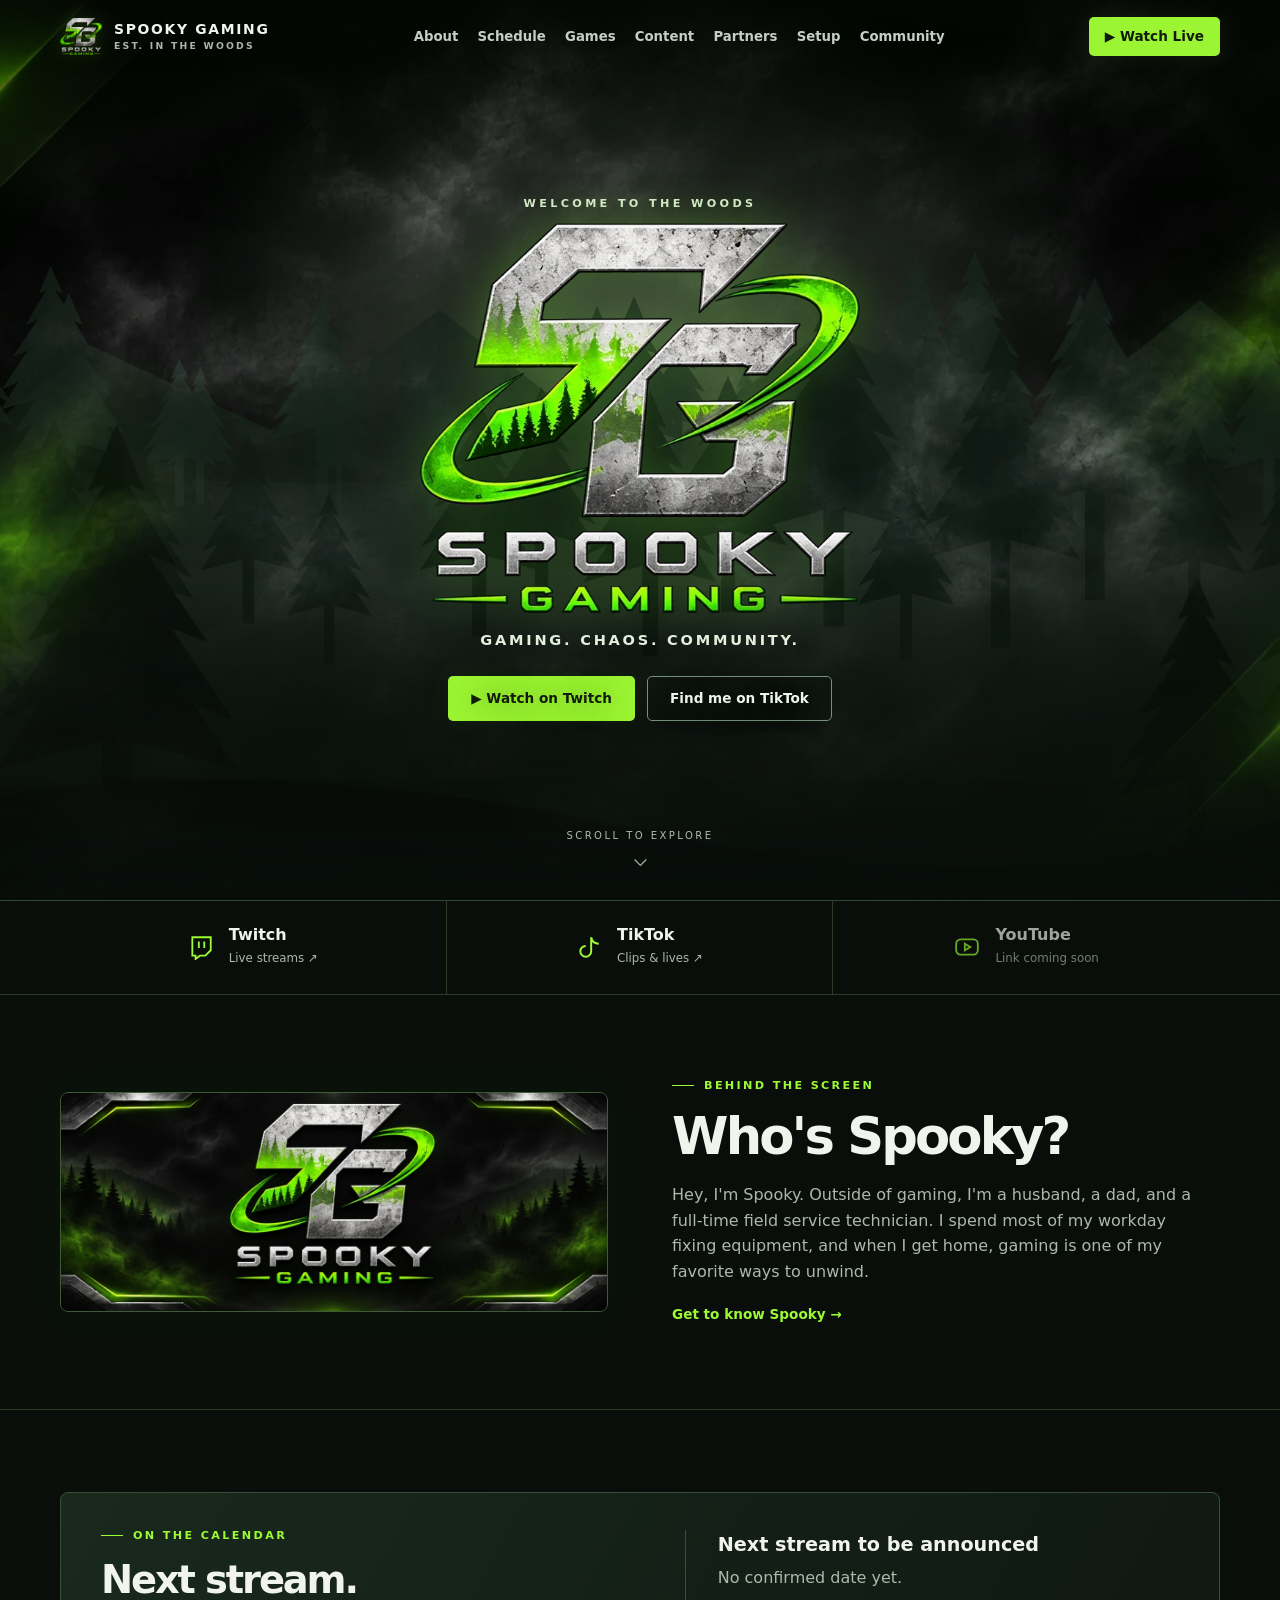
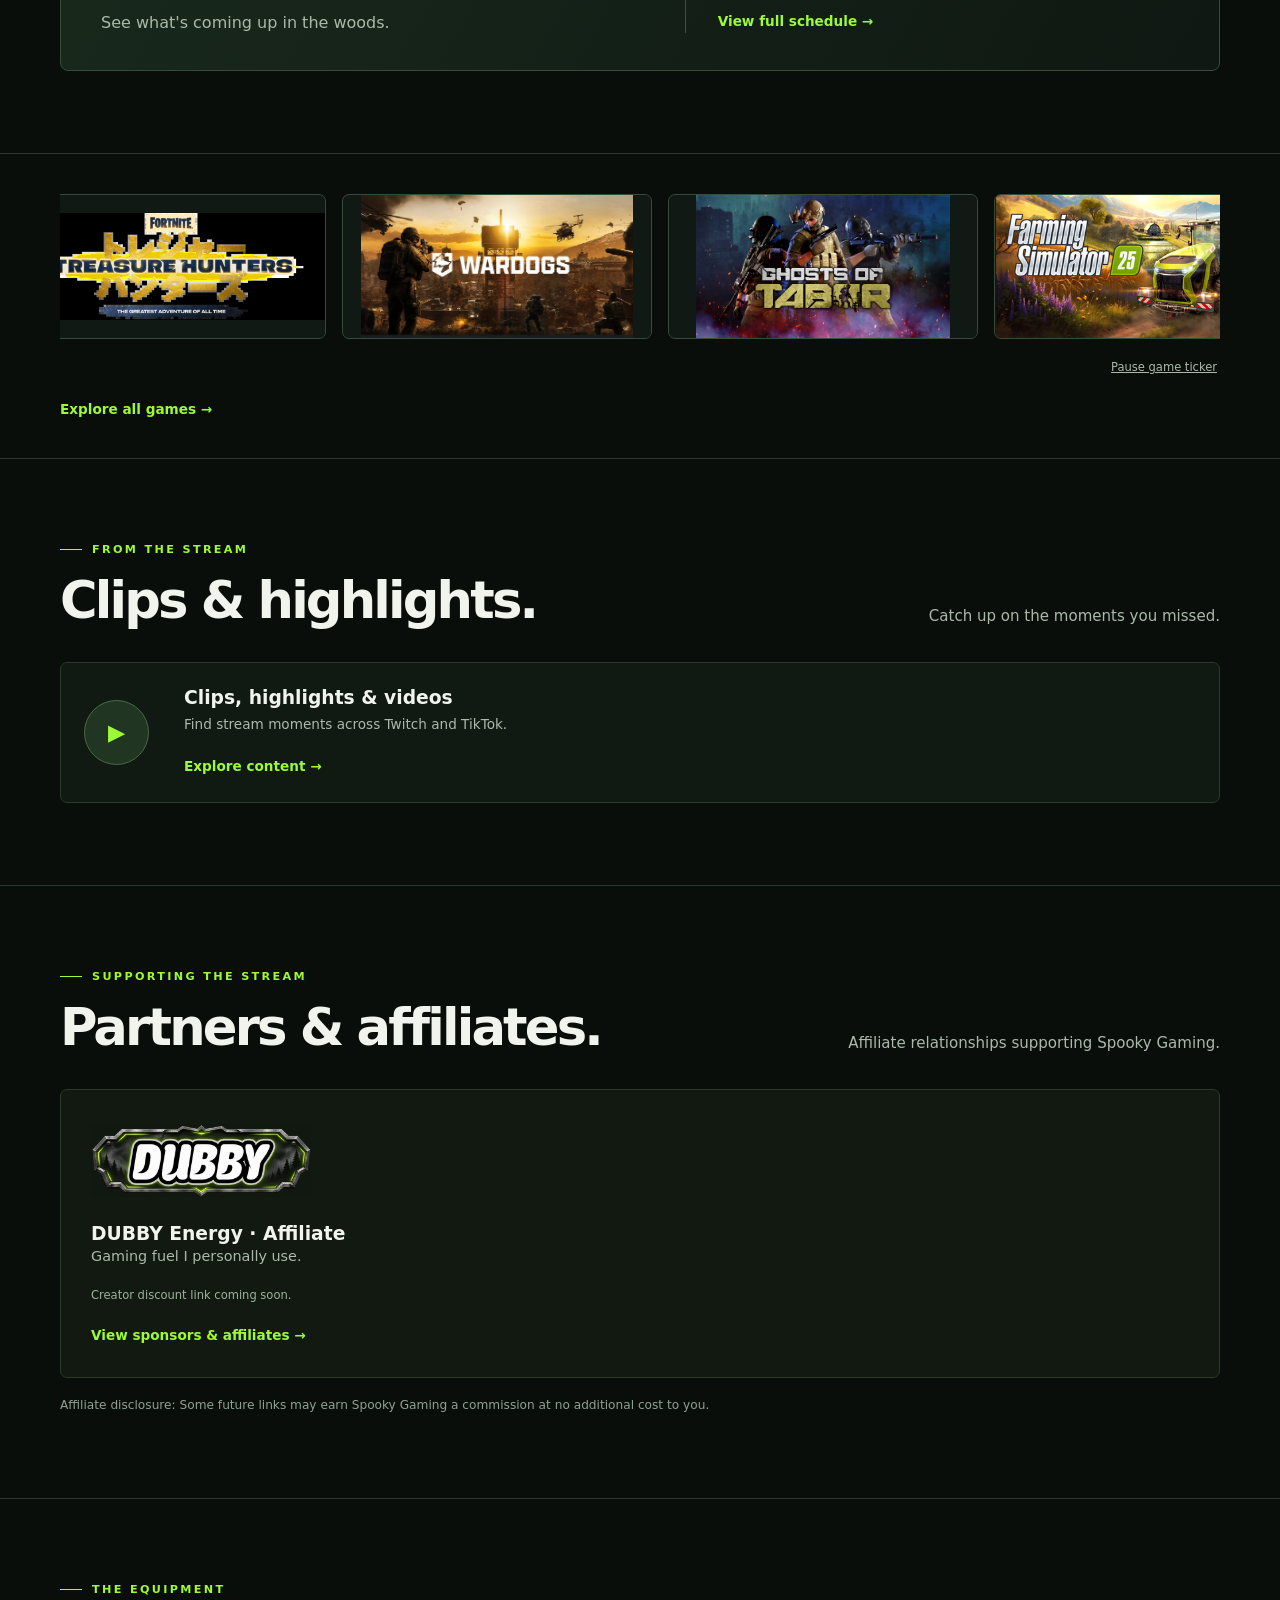
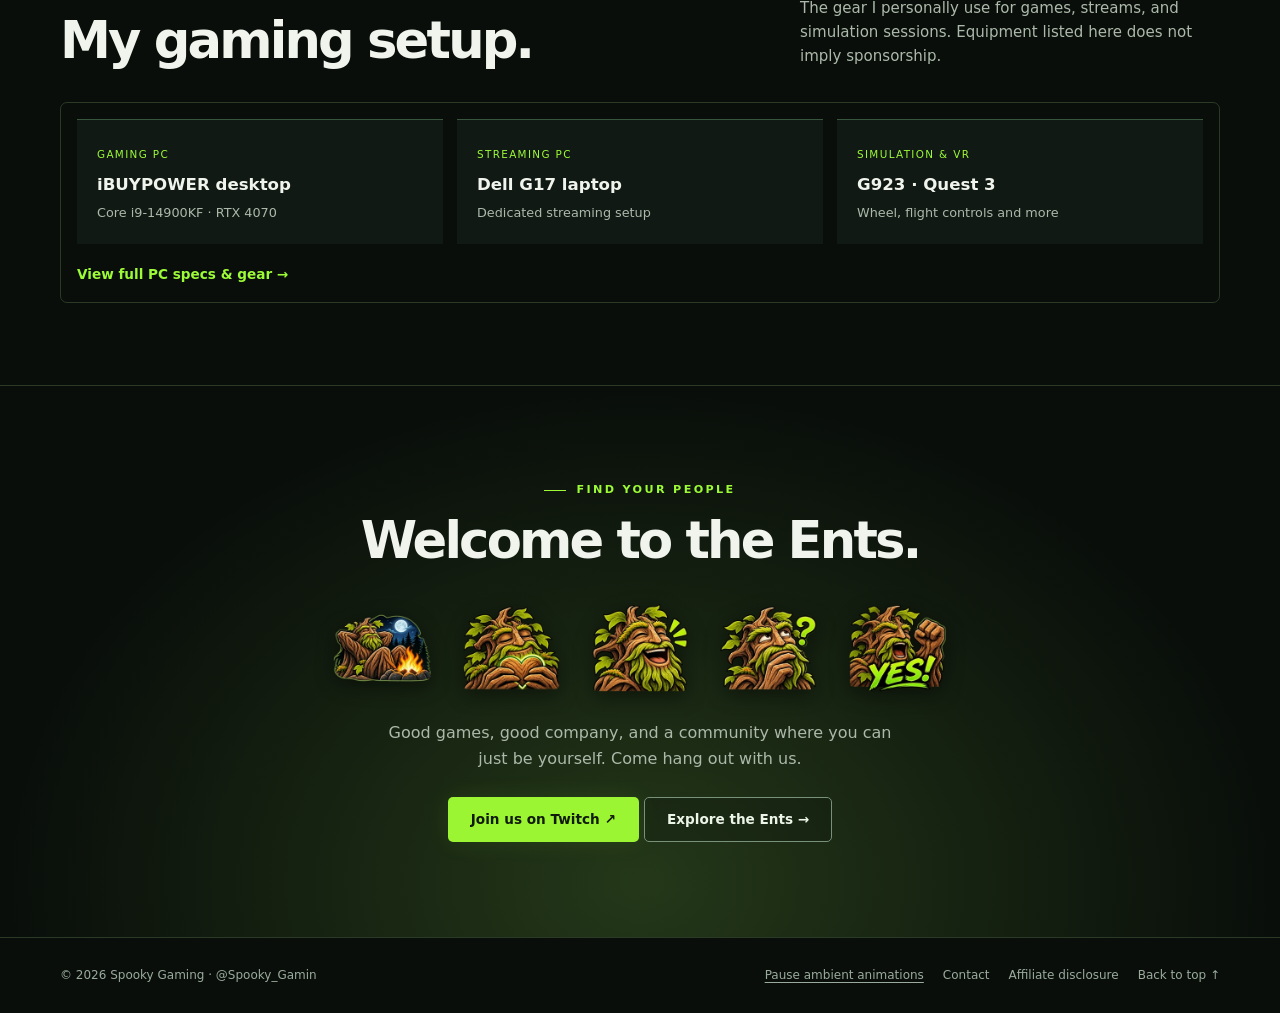
==== index.html @ 70d6547e "Add business contact and affiliate information: index.html" ====
<!doctype html>
<html lang="en">
<head>
<meta charset="utf-8">
<meta name="viewport" content="width=device-width, initial-scale=1">
<meta name="theme-color" content="#0a100d">
<meta name="description" content="Spooky Gaming — variety gaming, simulators, extraction shooters, and the Ents community.">
<link rel="icon" href="icon.png">
<title>Spooky Gaming | Enter the Woods</title>
<style>
:root{color-scheme:dark;--bg:#0a100d;--surface:#101913;--line:#26392c;--green:#a0e477;--muted:#a9b7ac;--white:#f0f4ed;--max:1160px;--header:74px}*{box-sizing:border-box}html{scroll-behavior:smooth;scroll-padding-top:95px}body{margin:0;background:var(--bg);color:var(--white);font-family:Inter,ui-sans-serif,system-ui,-apple-system,BlinkMacSystemFont,"Segoe UI",sans-serif;line-height:1.6}a{color:inherit;text-decoration:none}button{font:inherit}a:focus-visible,button:focus-visible{outline:2px solid var(--green);outline-offset:5px}button{cursor:pointer}img,svg{display:block;max-width:100%}h1,h2,h3,p{margin:0}h2{font-size:clamp(2rem,4vw,3.4rem);letter-spacing:-.055em;line-height:1.08}h3{line-height:1.25}p{color:var(--muted)}.wrap{width:min(var(--max),calc(100% - 64px));margin:auto}.eyebrow{display:flex;align-items:center;gap:10px;color:var(--green);font-size:.7rem;letter-spacing:.21em;font-weight:750;text-transform:uppercase;margin-bottom:14px}.eyebrow:before{content:'';width:22px;height:1px;background:var(--green)}.skip{position:fixed;top:-100px;left:10px;z-index:100;background:var(--green);color:var(--bg);padding:12px}.skip:focus{top:10px}.site-header{position:fixed;inset:0 0 auto;height:var(--header);z-index:20;background:rgba(10,16,13,var(--nav-alpha,0));border-bottom:1px solid rgba(163,207,171,var(--nav-border,0));backdrop-filter:blur(var(--nav-blur,0px));transition:background .12s linear}.nav{height:100%;display:flex;align-items:center;justify-content:space-between;gap:28px}.brand{display:flex;gap:12px;align-items:center;font-size:.87rem;letter-spacing:.12em;font-weight:850;line-height:1.1;white-space:nowrap}.brand svg{width:32px;height:36px;color:var(--green)}.brand small{display:block;font-size:.58rem;letter-spacing:.24em;color:#a9b7ac;margin-top:4px}.nav-links{display:flex;align-items:center;gap:26px;font-size:.83rem;color:#c3cec4;font-weight:550}.nav-links a:hover,.footer a:hover{color:var(--green)}.button{display:inline-flex;align-items:center;justify-content:center;gap:9px;border:1px solid transparent;border-radius:5px;padding:12px 22px;font-size:.85rem;font-weight:750;line-height:1.2;transition:background .2s,color .2s,border .2s;min-height:45px}.primary{background:var(--green);color:#101b0c}.primary:hover{background:#c2f5a5}.outline{border-color:#77917a;background:#0b140e48;color:#edf5e9}.outline:hover{background:#263b27}.nav-live{padding:10px 15px;min-height:38px;white-space:nowrap}.menu-toggle{display:none;background:transparent;color:var(--white);border:1px solid var(--line);border-radius:5px;padding:6px 12px}.hero-space{height:100vh;height:100svh;min-height:540px;position:relative}.hero{position:fixed;inset:0 0 auto;height:100vh;height:100svh;min-height:540px;overflow:hidden;z-index:1;display:grid;place-items:center;isolation:isolate;background:radial-gradient(ellipse at 50% 43%,#45634d 0%,#1a3023 37%,#0b1611 80%);will-change:opacity,transform}.forest{position:absolute;inset:0;width:100%;height:100%;z-index:-2;overflow:hidden}.forest svg{position:absolute;width:100%;height:100%;object-fit:cover;max-width:none}.forest .far{transform:translateY(var(--far-y,0px))}.forest .near{transform:translateY(var(--near-y,0px))}.hero:after{content:'';position:absolute;inset:0;z-index:-1;background:linear-gradient(180deg,#07100d80 0%,transparent 30%,#09130d10 50%,#090f0c 100%),radial-gradient(ellipse at center,transparent 20%,#050c08a0 100%);pointer-events:none}.hero-copy{text-align:center;padding:90px 20px 95px;max-width:850px;text-shadow:0 2px 30px #0008}.hero-mark{width:75px;height:82px;margin:0 auto 18px;color:var(--green);filter:drop-shadow(0 0 25px #9be87955)}.hero-kicker{color:#c3e3bb;text-transform:uppercase;font-size:.7rem;letter-spacing:.32em;font-weight:650}.hero h1{font-size:clamp(3.2rem,9.2vw,8.5rem);line-height:.83;letter-spacing:-.07em;font-weight:950;margin:19px 0 24px}.hero h1 span{display:block;color:#a5d991;font-size:.79em;letter-spacing:.015em}.tagline{color:#dce8d9;letter-spacing:.19em;text-transform:uppercase;font-size:clamp(.65rem,1.4vw,.91rem);font-weight:650}.hero-actions{display:flex;gap:12px;justify-content:center;margin-top:30px;flex-wrap:wrap}.scroll-cue{position:absolute;bottom:28px;left:50%;transform:translateX(-50%);display:grid;justify-items:center;gap:8px;color:#b8cab9;font-size:.63rem;letter-spacing:.24em;white-space:nowrap}.scroll-cue svg{width:20px;height:20px;animation:drift 2s infinite}@keyframes drift{50%{transform:translateY(5px)}}.content{position:relative;z-index:3;background:var(--bg);border-top:1px solid #304638;box-shadow:0 -30px 80px #0a100d50}.social-strip{border-bottom:1px solid var(--line)}.social-grid{display:grid;grid-template-columns:repeat(3,1fr)}.social-item{padding:24px 20px;display:flex;justify-content:center;align-items:center;gap:15px;border-right:1px solid var(--line)}.social-item:last-child{border:0}.social-item strong{display:block;font-size:1rem;line-height:1.2}.social-item small{color:var(--muted);font-size:.74rem}.social-item svg{width:26px;height:26px;color:var(--green)}.social-item:hover:not(.pending){background:#132019}.pending{opacity:.65}.section{padding:82px 0;border-bottom:1px solid var(--line)}.section-head{display:flex;justify-content:space-between;align-items:end;gap:20px;margin-bottom:34px}.section-head p{max-width:420px;font-size:.94rem}.about-grid{display:grid;grid-template-columns:1fr 1fr;gap:64px;align-items:center}.about-copy p{margin-top:18px;max-width:540px}.about-art{min-height:330px;position:relative;overflow:hidden;border:1px solid #344d3b;border-radius:8px;background:radial-gradient(ellipse at 50% 40%,#385440,#14231b 65%,#0c1510);display:grid;place-items:center}.about-art svg{width:85%;max-width:460px}.art-label{position:absolute;bottom:16px;left:18px;font-size:.62rem;letter-spacing:.18em;text-transform:uppercase;color:#a1b7a2}.small-link{display:inline-flex;align-items:center;gap:9px;color:var(--green);font-size:.85rem;font-weight:700;margin-top:20px}.small-link:hover{text-decoration:underline}.schedule{display:grid;grid-template-columns:1.1fr 1fr;gap:40px;align-items:center;background:linear-gradient(120deg,#19291c,#0f1812);border:1px solid #344e3a;border-radius:8px;padding:34px 40px}.schedule-note{border-left:1px solid #38523c;padding-left:32px}.schedule-note strong{display:block;font-size:1.2rem;margin-bottom:5px}.schedule h2{font-size:clamp(1.8rem,3vw,2.7rem)}.cards{display:grid;grid-template-columns:repeat(3,1fr);gap:18px}.card{background:var(--surface);border:1px solid var(--line);border-radius:7px;overflow:hidden}.card-art{height:180px;position:relative;overflow:hidden;display:grid;align-items:end;padding:18px;background:#233629}.card-art svg{position:absolute;inset:0;width:100%;height:100%}.card-art strong{position:relative;font-size:1.6rem;font-weight:900;line-height:.95;letter-spacing:-.045em;text-shadow:0 2px 18px #000}.card-body{padding:19px}.card-body h3{font-size:1.07rem}.card-body p{font-size:.84rem;margin-top:6px}.category{color:var(--green);font-size:.65rem;letter-spacing:.14em;text-transform:uppercase;font-weight:700;margin-bottom:8px}.content-grid{display:grid;grid-template-columns:1fr 1fr;gap:18px}.video-card{display:grid;grid-template-columns:80px 1fr;gap:20px;align-items:center;background:#101a13;border:1px solid var(--line);border-radius:7px;padding:23px}.video-card:hover{border-color:#719c65}.play-icon{display:grid;place-items:center;border:1px solid #476a47;border-radius:50%;width:65px;height:65px;background:#203522;color:var(--green);font-size:1.4rem}.video-card p{font-size:.85rem;margin-top:5px}.partners{display:grid;grid-template-columns:1fr 1fr;gap:18px}.partner{padding:30px;border:1px solid var(--line);border-radius:7px;background:var(--surface)}.wordmark{font-size:2rem;letter-spacing:-.06em;font-weight:950;margin-bottom:14px}.partner:first-child .wordmark{font-style:italic;color:#c2eeab}.partner:nth-child(2) .wordmark{color:#ffb676}.partner p{font-size:.9rem}.partner .placeholder{display:block;color:#9db39c;font-size:.72rem;margin-top:18px}.disclosure{font-size:.76rem;margin-top:18px;color:#8fa192}.gear-grid{display:grid;grid-template-columns:repeat(3,1fr);gap:14px}.gear-item{padding:20px;border-top:1px solid #38553d;background:#101913}.gear-item small{color:var(--green);font-size:.65rem;letter-spacing:.13em;text-transform:uppercase}.gear-item strong{display:block;margin-top:6px;font-size:1.04rem}.gear-item p{font-size:.8rem;margin-top:5px}.community{text-align:center;padding:95px 20px;background:radial-gradient(ellipse at bottom,#1d3320 0%,#0a100d 67%);border-bottom:1px solid var(--line)}.community .eyebrow{justify-content:center}.community p{max-width:520px;margin:18px auto 25px}.footer{padding:28px 0;color:#9aab9d;font-size:.75rem}.footer-inner{display:flex;justify-content:space-between;align-items:center;gap:20px;flex-wrap:wrap}.footer-links{display:flex;gap:19px;flex-wrap:wrap}.sr-only{position:absolute;width:1px;height:1px;padding:0;margin:-1px;overflow:hidden;clip:rect(0,0,0,0);white-space:nowrap;border:0}
@media(max-width:850px){.wrap{width:calc(100% - 40px)}.nav-links{gap:15px}.nav-links a{font-size:.75rem}.about-grid{gap:28px}.section{padding:60px 0}.cards{gap:12px}.card-art{height:150px}.section-head{align-items:start;flex-direction:column;gap:12px}.gear-grid{grid-template-columns:repeat(2,1fr)}}
@media(max-width:650px){:root{--header:62px}.wrap{width:calc(100% - 32px)}.nav{gap:10px}.brand{font-size:.77rem}.brand svg{width:26px;height:30px}.menu-toggle{display:block;order:3}.nav-live{font-size:.75rem;margin-left:auto;padding:9px 12px}.nav-links{display:none;position:absolute;top:var(--header);left:0;right:0;background:#101b14;border-bottom:1px solid var(--line);padding:20px;flex-direction:column;align-items:stretch;gap:0}.nav-links.open{display:flex}.nav-links a{padding:12px;font-size:.92rem}.hero-mark{width:60px;height:65px}.hero h1{font-size:clamp(3.4rem,14vw,5.8rem)}.hero-copy{padding-top:75px}.hero-space,.hero{min-height:500px}.social-item{padding:19px 5px;gap:5px;flex-direction:column;text-align:center}.social-item svg{width:22px;height:22px}.social-item strong{font-size:.83rem}.social-item small{font-size:.64rem}.about-grid,.schedule,.content-grid,.partners{grid-template-columns:1fr;gap:20px}.about-art{min-height:230px}.about-copy{order:-1}.section{padding:48px 0}.schedule{padding:24px}.schedule-note{border-left:0;border-top:1px solid #38523c;padding:20px 0 0}.cards{grid-template-columns:1fr}.card-art{height:170px}.gear-grid{gap:8px}.gear-item{padding:15px}.gear-item strong{font-size:.9rem}.video-card{grid-template-columns:55px 1fr;padding:16px;gap:15px}.play-icon{width:48px;height:48px}.community{padding:60px 20px}.footer-inner{align-items:start;flex-direction:column;gap:10px}}
@media(prefers-reduced-motion:reduce){html{scroll-behavior:auto}.hero{position:absolute;will-change:auto}.scroll-cue svg{animation:none}*,*:before,*:after{transition:none!important}}

/* V2 • official Spooky Gaming branding */
:root{--green:#9cfa36;--line:#2b3927;--bg:#090e0a;--surface:#111910;--muted:#acb9aa}
.site-header .nav-logo{width:42px;height:42px;object-fit:contain;filter:drop-shadow(0 0 8px #84ff2930)}
.hero{background:#080d08 url('smoke-poster.webp') center/cover no-repeat}
.smoke-layer{position:absolute;inset:0;z-index:-3;overflow:hidden;background:url('smoke-poster.webp') center/cover no-repeat}
.smoke-video{display:block;width:100%;height:100%;object-fit:cover}
.forest{opacity:.48;mix-blend-mode:screen;z-index:-2;pointer-events:none}
.hero:after{background:linear-gradient(180deg,#05090588 0%,transparent 26%,transparent 58%,#090e0ae8 100%),radial-gradient(ellipse at center,transparent 27%,#050a0580 100%)}
.hero-copy{width:min(100%,850px);padding:calc(var(--header) + 8px) 20px 66px;display:flex;flex-direction:column;align-items:center}
.hero-logo{width:min(53vh,440px,78vw);height:auto;aspect-ratio:600/532;object-fit:contain;margin:10px auto 15px;filter:drop-shadow(0 0 22px #7dff2638)}
.hero-kicker{color:#d3e9c8;letter-spacing:.3em}
.tagline{color:#e3f0df}.hero-actions{margin-top:24px}
.primary{background:#9cf532;color:#111b0a;box-shadow:0 0 25px #9cf53216}.primary:hover{background:#c2ff84}
.about-art{min-height:0;background:#101710;border-color:#42583a;box-shadow:0 0 38px #7af5280a}.brand-banner{width:100%;height:auto;object-fit:contain}
.partner-logo{height:82px;display:flex;align-items:center;justify-content:flex-start;margin-bottom:20px}.partner-logo img{max-width:220px;width:100%;height:100%;object-fit:contain;object-position:left center}
.community{background:radial-gradient(ellipse at 50% 90%,#243819 0%,#090e0a 70%)}.ent-row{display:flex;justify-content:center;align-items:center;gap:clamp(4px,2vw,20px);margin:25px auto 0;max-width:640px}.ent-row img{width:min(17%,110px);height:auto;filter:drop-shadow(0 5px 10px #0007);transition:transform .22s}.ent-row img:hover{transform:translateY(-6px) scale(1.07)}
#motion-toggle{border:0;background:transparent;color:inherit;padding:0;text-decoration:underline;text-underline-offset:3px;font-size:inherit}.footer-links{align-items:center}
@media(max-width:650px){.site-header .nav-logo{width:34px;height:34px}.hero-logo{width:min(44vh,330px,76vw);margin:12px auto}.hero-copy{padding:calc(var(--header) + 12px) 14px 72px}.hero-actions{margin-top:18px}.hero-kicker{font-size:.61rem}.scroll-cue{bottom:18px}.about-art{min-height:0}.partner-logo{height:68px}}
@media(max-height:580px) and (min-width:651px){.hero-logo{width:230px}.hero-copy{padding-top:76px;padding-bottom:45px}.hero-actions{margin-top:12px}.scroll-cue{bottom:8px}}
@media(prefers-reduced-motion:reduce){.ent-row img:hover{transform:none}}
.motion-paused .hero{will-change:auto}.motion-paused .scroll-cue svg{animation:none}.motion-paused .ent-row img:hover{transform:none}

/* V3: seamless, untitled game gallery */
#partners .partners{grid-template-columns:1fr}#games{padding:36px 0}.game-ticker{overflow-x:auto;scrollbar-width:none;overscroll-behavior-x:contain;touch-action:pan-x pan-y;outline-offset:5px}.game-ticker::-webkit-scrollbar{display:none}.game-track{display:flex;width:max-content;gap:0}.game-group{display:flex;gap:16px;padding-right:16px;flex:none}.game-tile{width:clamp(220px,27vw,310px);flex:none;aspect-ratio:460/215;background:linear-gradient(135deg,#263f30,#101913);border:1px solid #344d3b;border-radius:7px;overflow:hidden;position:relative;display:grid;place-items:center}.game-tile img{position:absolute;inset:0;width:100%;height:100%;object-fit:contain;background:#101913}.game-tile [hidden]{display:none!important}.game-tile span{padding:12px;text-align:center;font-size:1rem;font-weight:750}.game-tile:hover{border-color:var(--green)}.ticker-toggle{display:block;margin:12px 0 0 auto;color:var(--muted);background:none;border:0;padding:3px;font-size:.72rem;text-decoration:underline}.ticker-toggle:hover{color:var(--green)}
.game-link{transition:border-color .2s,box-shadow .2s;cursor:pointer}.game-link:hover,.game-link:focus-visible{border-color:var(--green);box-shadow:inset 0 0 0 1px var(--green),0 0 12px #a0e47740}.game-tile .game-external{position:absolute;right:8px;top:8px;z-index:2;padding:3px 7px;border-radius:4px;background:#0a100de6;color:var(--green);font-size:1rem;line-height:1.4;opacity:0;transition:opacity .2s}.game-link:hover .game-external,.game-link:focus-visible .game-external{opacity:1}@media(hover:none){.game-tile .game-external{opacity:1}}.game-ticker{padding:4px 0}
.about-copy h3{margin-top:26px;font-size:1.15rem;color:var(--white)}.about-copy h3+p{margin-top:8px}#about .about-grid{align-items:start}#about .about-art{align-self:center}
.snapshot-card{transition:border-color .2s,box-shadow .2s;cursor:pointer}.snapshot-card:hover,.snapshot-card:focus-visible{border-color:var(--green);box-shadow:0 0 18px #9cfa3615}.setup-preview{display:block;border:1px solid var(--line);border-radius:7px;padding:16px}.nav-links{gap:clamp(12px,1.5vw,24px)}@media(min-width:651px) and (max-width:950px){.nav-links{gap:9px}.nav-links a{font-size:.72rem}.nav{gap:10px}}@media(max-width:790px){.nav-links{display:none;position:absolute;top:var(--header);left:0;right:0;background:#101b14;border-bottom:1px solid var(--line);padding:20px;flex-direction:column;align-items:stretch;gap:0}.nav-links.open{display:flex}.nav-links a{padding:12px;font-size:.92rem}.menu-toggle{display:block;order:3}.nav-live{margin-left:auto}}
</style>
</head>
<body>
<a class="skip" href="#main">Skip to content</a>
<svg xmlns="http://www.w3.org/2000/svg" width="0" height="0" style="position:absolute" aria-hidden="true"><defs><symbol id="tree-mark" viewBox="0 0 60 66"><path d="M30 2 15 23h8L9 40h12L3 56h23v8h8v-8h23L39 40h12L37 23h8Z" fill="none" stroke="currentColor" stroke-width="3" stroke-linejoin="round"/><path d="M30 12v48" stroke="currentColor" stroke-width="1.7" opacity=".75"/></symbol><symbol id="pine" viewBox="-50 0 100 200" overflow="visible"><path fill="currentColor" d="M0 0-12 28l7-3-20 34 12-5-25 37 15-6-26 39 17-8-18 28 44-12v68H6v-68l44 12-18-28 17 8-26-39 15 6-25-37 12 5L5 25l7 3Z"/></symbol></defs></svg>
<header class="site-header" id="header"><div class="wrap nav"><a class="brand" href="#home" aria-label="Spooky Gaming home"><img class="nav-logo" src="logo.png" alt="" width="46" height="41"><span>SPOOKY GAMING<small>EST. IN THE WOODS</small></span></a><nav class="nav-links" id="nav-links" aria-label="Main navigation"><a href="about.html">About</a><a href="schedule.html">Schedule</a><a href="games.html">Games</a><a href="content.html">Content</a><a href="partners.html">Partners</a><a href="setup.html">Setup</a><a href="community.html">Community</a></nav><a class="button primary nav-live" href="https://www.twitch.tv/spooky_gamin" target="_blank" rel="noopener noreferrer">▶ Watch Live</a><button class="menu-toggle" aria-controls="nav-links" aria-expanded="false" aria-label="Toggle navigation">☰</button></div></header>
<div class="hero-space" id="home"><section class="hero" id="hero" aria-label="Welcome to Spooky Gaming"><div class="smoke-layer" aria-hidden="true"><video class="smoke-video" muted loop playsinline preload="metadata" poster="smoke-poster.webp" data-src="smoke.mp4"></video></div><div class="forest" aria-hidden="true"><svg viewBox="0 0 1440 900" preserveAspectRatio="xMidYMid slice"><defs><radialGradient id="moon"><stop stop-color="#c8edb8" stop-opacity=".68"/><stop offset="1" stop-color="#8fbd93" stop-opacity="0"/></radialGradient><linearGradient id="mist" x2="0" y2="1"><stop stop-color="#80a88b" stop-opacity="0"/><stop offset=".5" stop-color="#9cc4a4" stop-opacity=".24"/><stop offset="1" stop-color="#80a88b" stop-opacity="0"/></linearGradient></defs><ellipse cx="720" cy="340" rx="490" ry="370" fill="url(#moon)"/><path d="M0 485 170 345 350 430 520 310 720 465 905 330 1120 430 1280 300 1440 430V900H0Z" fill="#263e30" opacity=".7"/><g class="far" id="far-trees" color="#294536"></g><path d="M0 450Q350 510 720 460T1440 490V730H0Z" fill="url(#mist)"/><g id="mid-trees" color="#162c20"></g><g class="near" id="near-trees" color="#09170f"></g><path d="M0 810Q310 740 720 830T1440 790V900H0Z" fill="#09120d"/></svg></div><div class="hero-copy"><div class="hero-kicker">Welcome to the woods</div><h1 class="sr-only">Spooky Gaming</h1><img class="hero-logo motion-image" src="logo.png" data-motion="logo-animated.webp" data-still="logo.png" alt="" width="600" height="532"><p class="tagline">Gaming. Chaos. Community.</p><div class="hero-actions"><a class="button primary" href="https://www.twitch.tv/spooky_gamin" target="_blank" rel="noopener noreferrer">▶ Watch on Twitch</a><a class="button outline" href="https://www.tiktok.com/@spooky_gamin" target="_blank" rel="noopener noreferrer">Find me on TikTok</a></div></div><a class="scroll-cue" href="#main">SCROLL TO EXPLORE<svg viewBox="0 0 24 24" fill="none" stroke="currentColor" stroke-width="1.5"><path d="m5 9 7 7 7-7"/></svg></a></section></div>
<main id="main" class="content" tabindex="-1"><div class="social-strip"><div class="wrap social-grid"><a class="social-item" href="https://www.twitch.tv/spooky_gamin" target="_blank" rel="noopener noreferrer"><svg viewBox="0 0 24 24" fill="none" stroke="currentColor" stroke-width="1.7" aria-hidden="true"><path d="M4 3h17v12l-5 5h-5l-4 3v-3H4Z M10 7v6m5-6v6"/></svg><div><strong>Twitch</strong><small>Live streams ↗</small></div></a><a class="social-item" href="https://www.tiktok.com/@spooky_gamin" target="_blank" rel="noopener noreferrer"><svg viewBox="0 0 24 24" fill="none" stroke="currentColor" stroke-width="1.8" aria-hidden="true"><path d="M14 3v13a5 5 0 1 1-5-5m5-8c1 5 4 6 7 6"/></svg><div><strong>TikTok</strong><small>Clips & lives ↗</small></div></a><div class="social-item pending"><svg viewBox="0 0 24 24" fill="none" stroke="currentColor" stroke-width="1.7" aria-hidden="true"><rect x="2" y="5" width="20" height="14" rx="4"/><path d="m10 9 5 3-5 3Z"/></svg><div><strong>YouTube</strong><small>Link coming soon</small></div></div></div></div>
<section class="section" id="about"><div class="wrap about-grid"><div class="about-art"><img class="brand-banner" src="banner.webp" alt="Spooky Gaming official forest banner" loading="lazy" width="1200" height="480"></div><div class="about-copy"><div class="eyebrow">Behind the screen</div><h2>Who's Spooky?</h2><p>Hey, I'm Spooky. Outside of gaming, I'm a husband, a dad, and a full-time field service technician. I spend most of my workday fixing equipment, and when I get home, gaming is one of my favorite ways to unwind.</p><a class="small-link" href="about.html">Get to know Spooky →</a></div></div></section>
<section class="section" id="schedule"><a class="wrap schedule snapshot-card" href="schedule.html" aria-label="View full stream schedule"><div><div class="eyebrow">On the calendar</div><h2>Next stream.</h2><p style="margin-top:10px">See what's coming up in the woods.</p></div><div class="schedule-note"><div data-schedule="next"><strong>Next stream to be announced</strong><p>No confirmed date yet.</p></div><span class="small-link">View full schedule →</span></div></a></section>
<section class="section" id="games" aria-label="Games I play"><div class="wrap"><div class="game-ticker" tabindex="0" aria-label="Game gallery, swipe or use arrow keys to browse"><div class="game-track" id="game-track"><div class="game-group"><a class="game-tile game-link" href="https://www.fortnite.com/" target="_blank" rel="noopener noreferrer" aria-label="Fortnite — official game page (opens in new tab)"><img src="fortnite.png?v=3.3" alt="Fortnite" decoding="async" onerror="this.hidden=true;this.nextElementSibling.hidden=false"><span hidden>Fortnite</span><span class="game-external" aria-hidden="true">↗</span></a><a class="game-tile game-link" href="https://store.steampowered.com/app/1867240/" target="_blank" rel="noopener noreferrer" aria-label="WARDOGS — official game page (opens in new tab)"><img src="IMG_4468.jpeg?v=3.3" alt="WARDOGS" decoding="async" onerror="this.hidden=true;this.nextElementSibling.hidden=false"><span hidden>WARDOGS</span><span class="game-external" aria-hidden="true">↗</span></a><a class="game-tile game-link" href="https://store.steampowered.com/app/1957780/" target="_blank" rel="noopener noreferrer" aria-label="Ghosts of Tabor — official game page (opens in new tab)"><img src="IMG_4467.png?v=3.3" alt="Ghosts of Tabor" decoding="async" onerror="this.hidden=true;this.nextElementSibling.hidden=false"><span hidden>Ghosts of Tabor</span><span class="game-external" aria-hidden="true">↗</span></a><a class="game-tile game-link" href="https://store.steampowered.com/app/2300320/" target="_blank" rel="noopener noreferrer" aria-label="Farming Simulator 25 — official game page (opens in new tab)"><img src="farming.png?v=3.3" alt="Farming Simulator 25" decoding="async" onerror="this.hidden=true;this.nextElementSibling.hidden=false"><span hidden>Farming Simulator 25</span><span class="game-external" aria-hidden="true">↗</span></a><a class="game-tile game-link" href="https://store.steampowered.com/app/1808500/" target="_blank" rel="noopener noreferrer" aria-label="ARC Raiders — official game page (opens in new tab)"><img src="000d0f4b-a3e4-496d-bccc-40f99350b8f7_rw_3840.jpg?v=3.3" alt="ARC Raiders" decoding="async" onerror="this.hidden=true;this.nextElementSibling.hidden=false"><span hidden>ARC Raiders</span><span class="game-external" aria-hidden="true">↗</span></a><a class="game-tile game-link" href="https://store.steampowered.com/app/2550530/" target="_blank" rel="noopener noreferrer" aria-label="The Legend of California — official game page (opens in new tab)"><img src="legend-of-california.png?v=3.3" alt="The Legend of California" decoding="async" onerror="this.hidden=true;this.nextElementSibling.hidden=false"><span hidden>The Legend of California</span><span class="game-external" aria-hidden="true">↗</span></a><a class="game-tile game-link" href="https://store.steampowered.com/app/270880/" target="_blank" rel="noopener noreferrer" aria-label="American Truck Simulator — official game page (opens in new tab)"><img src="ats.png?v=3.3" alt="American Truck Simulator" decoding="async" onerror="this.hidden=true;this.nextElementSibling.hidden=false"><span hidden>American Truck Simulator</span><span class="game-external" aria-hidden="true">↗</span></a><a class="game-tile game-link" href="https://store.steampowered.com/app/3240220/" target="_blank" rel="noopener noreferrer" aria-label="Grand Theft Auto V — official game page (opens in new tab)"><img src="gta-v.png?v=3.3" alt="Grand Theft Auto V" decoding="async" onerror="this.hidden=true;this.nextElementSibling.hidden=false"><span hidden>Grand Theft Auto V</span><span class="game-external" aria-hidden="true">↗</span></a><a class="game-tile game-link" href="https://store.steampowered.com/app/1153640/" target="_blank" rel="noopener noreferrer" aria-label="CHORUS — official game page (opens in new tab)"><img src="IMG_4469.jpeg?v=3.3" alt="CHORUS" decoding="async" onerror="this.hidden=true;this.nextElementSibling.hidden=false"><span hidden>CHORUS</span><span class="game-external" aria-hidden="true">↗</span></a><div class="game-tile"><img src="28FFBB68-6CD2-4329-B09B-15AFD20555CB.png?v=3.3" alt="Variety" decoding="async" onerror="this.hidden=true;this.nextElementSibling.hidden=false"><span hidden>Variety</span></div></div></div></div><button class="ticker-toggle" id="ticker-toggle" type="button" aria-pressed="false">Pause game ticker</button><a class="small-link" href="games.html">Explore all games →</a></div></section>
<section class="section" id="content"><div class="wrap"><div class="section-head"><div><div class="eyebrow">From the stream</div><h2>Clips & highlights.</h2></div><p>Catch up on the moments you missed.</p></div><a class="video-card snapshot-card" href="content.html"><div class="play-icon" aria-hidden="true">▶</div><div><h3>Clips, highlights &amp; videos</h3><p>Find stream moments across Twitch and TikTok.</p><span class="small-link">Explore content →</span></div></a></div></section>
<section class="section" id="partners"><div class="wrap"><div class="section-head"><div><div class="eyebrow">Supporting the stream</div><h2>Partners & affiliates.</h2></div><p>Affiliate relationships supporting Spooky Gaming.</p></div><div class="partners"><a class="partner snapshot-card" href="partners.html"><div class="wordmark partner-logo"><img class="motion-image" src="dubby.png" data-still="dubby.png" data-motion="dubby-animated.webp" alt="DUBBY" width="720" height="240" loading="lazy"></div><h3>DUBBY Energy · Affiliate</h3><p>Gaming fuel I personally use.</p><span class="placeholder">Creator discount link coming soon.</span><span class="small-link">View sponsors &amp; affiliates →</span></a></div><p class="disclosure">Affiliate disclosure: Some future links may earn Spooky Gaming a commission at no additional cost to you.</p></div></section>
<section class="section" id="setup"><div class="wrap"><div class="section-head"><div><div class="eyebrow">The equipment</div><h2>My gaming setup.</h2></div><p>The gear I personally use for games, streams, and simulation sessions. Equipment listed here does not imply sponsorship.</p></div><a class="snapshot-card setup-preview" href="setup.html"><div class="gear-grid"><div class="gear-item"><small>Gaming PC</small><strong>iBUYPOWER desktop</strong><p>Core i9-14900KF · RTX 4070</p></div><div class="gear-item"><small>Streaming PC</small><strong>Dell G17 laptop</strong><p>Dedicated streaming setup</p></div><div class="gear-item"><small>Simulation &amp; VR</small><strong>G923 · Quest 3</strong><p>Wheel, flight controls and more</p></div></div><span class="small-link">View full PC specs &amp; gear →</span></a></div></section>
<section class="community" id="community"><div class="eyebrow">Find your people</div><h2>Welcome to the Ents.</h2><div class="ent-row" aria-label="Spooky Gaming community emotes"><img src="ent-campfire.webp" alt="Ent by the campfire" width="256" height="256" loading="lazy"><img src="ent-heart.webp" alt="Ent making a heart" width="256" height="256" loading="lazy"><img src="ent-laugh.webp" alt="Laughing Ent" width="256" height="256" loading="lazy"><img src="ent-thinking.webp" alt="Thinking Ent" width="256" height="256" loading="lazy"><img src="ent-yes.webp" alt="Ent saying yes" width="256" height="256" loading="lazy"></div><p>Good games, good company, and a community where you can just be yourself. Come hang out with us.</p><a class="button primary" href="https://www.twitch.tv/spooky_gamin" target="_blank" rel="noopener noreferrer">Join us on Twitch ↗</a> <a class="button outline" href="community.html">Explore the Ents →</a></section>
<footer class="footer"><div class="wrap footer-inner"><span>© 2026 Spooky Gaming · @Spooky_Gamin</span><div class="footer-links"><button id="motion-toggle" type="button" aria-pressed="false">Pause ambient animations</button><a href="partners.html#contact">Contact</a><a href="partners.html#disclosure">Affiliate disclosure</a><a href="#home">Back to top ↑</a></div></div></footer></main>
<script>
(()=>{const ns='http://www.w3.org/2000/svg';const layers=[['far-trees',23,125,245,475,0.8],['mid-trees',17,170,390,620,0.9],['near-trees',8,260,690,850,1]];let seed=8731;const random=()=>{seed=(seed*16807)%2147483647;return(seed-1)/2147483646};for(const [id,count,min,max,baseline,opacity]of layers){const group=document.getElementById(id);group.setAttribute('opacity',opacity);for(let i=0;i<count;i++){let x=(i/(count-1))*1510-35+(random()-.5)*65;if(id==='near-trees'&&i>=2&&i<=5)continue;const h=min+random()*(max-min),w=h*(.39+random()*.17);const tree=document.createElementNS(ns,'use');tree.setAttribute('href','#pine');tree.setAttribute('x',x-w/2);tree.setAttribute('y',baseline-h+random()*55);tree.setAttribute('width',w);tree.setAttribute('height',h);group.append(tree)}}const hero=document.getElementById('hero'),space=document.querySelector('.hero-space'),header=document.getElementById('header'),reduce=matchMedia('(prefers-reduced-motion: reduce)');let queued=false;function update(){const y=Math.max(0,window.scrollY),h=space.offsetHeight,p=Math.min(1,y/(h*.82)),nav=Math.min(1,y/240);header.style.setProperty('--nav-alpha',(.04+nav*.90).toFixed(3));header.style.setProperty('--nav-border',(nav*.17).toFixed(3));header.style.setProperty('--nav-blur',`${nav*14}px`);if(!reduce.matches){hero.style.opacity=String(Math.max(0,1-p*1.06));hero.style.transform=`translateY(${-y*.36}px)`;hero.style.setProperty('--far-y',`${y*.12}px`);hero.style.setProperty('--near-y',`${-y*.09}px`);hero.inert=p>.94;hero.style.visibility=p>=1?'hidden':'visible'}else{hero.style.opacity='';hero.style.transform='';hero.style.visibility='';hero.inert=false}queued=false}function queue(){if(!queued){queued=true;requestAnimationFrame(update)}}window.addEventListener('scroll',queue,{passive:true});window.addEventListener('resize',queue);reduce.addEventListener?.('change',queue);update();const menu=document.querySelector('.menu-toggle'),links=document.getElementById('nav-links');function close(){links.classList.remove('open');menu.setAttribute('aria-expanded','false')}menu.addEventListener('click',()=>{const open=links.classList.toggle('open');menu.setAttribute('aria-expanded',String(open))});links.addEventListener('click',e=>{if(e.target.closest('a'))close()});document.addEventListener('keydown',e=>{if(e.key==='Escape'&&links.classList.contains('open')){close();menu.focus()}})})();
</script>
<script>
(()=>{const media=matchMedia('(prefers-reduced-motion: reduce)'), video=document.querySelector('.smoke-video'), button=document.getElementById('motion-toggle'), images=[...document.querySelectorAll('.motion-image')];let manual=false,heroVisible=true;const hero=document.getElementById('hero');function update(){const off=media.matches||manual;document.documentElement.classList.toggle('motion-paused',off);images.forEach(img=>{const next=off?img.dataset.still:img.dataset.motion;if(img.getAttribute('src')!==next)img.src=next});if(!off&&heroVisible&&!document.hidden){if(!video.getAttribute('src'))video.src=video.dataset.src;video.play().catch(()=>{});}else{video.pause();if(off&&video.getAttribute('src')){video.removeAttribute('src');video.load();}}button.textContent=off?'Ambient animations paused':'Pause ambient animations';button.setAttribute('aria-pressed',String(off));button.disabled=media.matches;}button.addEventListener('click',()=>{manual=!manual;update()});media.addEventListener?.('change',update);document.addEventListener('visibilitychange',update);window.addEventListener('scroll',()=>{const next=window.scrollY<document.querySelector('.hero-space').offsetHeight*.95;if(next!==heroVisible){heroVisible=next;update()}},{passive:true});update()})();
</script>
<script>
(()=>{
// Edit this list to change the game ticker. All artwork is hosted locally.
const games = [
  {
    "name": "Fortnite",
    "local": "fortnite.png"
  },
  {
    "name": "WARDOGS",
    "local": "IMG_4468.jpeg"
  },
  {
    "name": "Ghosts of Tabor",
    "local": "IMG_4467.png"
  },
  {
    "name": "Farming Simulator 25",
    "local": "farming.png"
  },
  {
    "name": "ARC Raiders",
    "local": "000d0f4b-a3e4-496d-bccc-40f99350b8f7_rw_3840.jpg"
  },
  {
    "name": "The Legend of California",
    "local": "legend-of-california.png"
  },
  {
    "name": "American Truck Simulator",
    "local": "ats.png"
  },
  {
    "name": "Grand Theft Auto V",
    "local": "gta-v.png"
  },
  {
    "name": "CHORUS",
    "local": "IMG_4469.jpeg"
  },
  {
    "name": "Variety",
    "local": "28FFBB68-6CD2-4329-B09B-15AFD20555CB.png"
  }
];
const viewport=document.querySelector('.game-ticker'),track=document.getElementById('game-track'),button=document.getElementById('ticker-toggle'),media=matchMedia('(prefers-reduced-motion: reduce)');
const first=track.querySelector('.game-group');for(let i=0;i<2;i++){const clone=first.cloneNode(true);clone.setAttribute('aria-hidden','true');clone.querySelectorAll('a').forEach(a=>a.tabIndex=-1);track.append(clone);}let paused=false,hover=false,focus=false,touch=false,last=0,pos=0,internal=false;
button.addEventListener('click',()=>{paused=!paused;button.setAttribute('aria-pressed',String(paused));button.textContent=paused?'Resume game ticker':'Pause game ticker';});
viewport.addEventListener('mouseenter',()=>hover=true);viewport.addEventListener('mouseleave',()=>hover=false);viewport.addEventListener('focusin',()=>focus=true);viewport.addEventListener('focusout',e=>{focus=viewport.contains(e.relatedTarget);});let startX=0,startY=0,dragged=false;viewport.addEventListener('touchstart',e=>{touch=true;dragged=false;startX=e.touches[0].clientX;startY=e.touches[0].clientY;},{passive:true});viewport.addEventListener('touchmove',e=>{if(Math.hypot(e.touches[0].clientX-startX,e.touches[0].clientY-startY)>10)dragged=true;},{passive:true});viewport.addEventListener('touchend',()=>touch=false,{passive:true});viewport.addEventListener('touchcancel',()=>{touch=false;dragged=true;},{passive:true});viewport.addEventListener('click',e=>{if(dragged&&e.target.closest('a.game-link')){e.preventDefault();dragged=false;}},true);
viewport.addEventListener('scroll',()=>{if(Math.abs(viewport.scrollLeft-pos)>2)pos=viewport.scrollLeft;});
function tick(now){const dt=Math.min(now-last,50);last=now;const width=first.getBoundingClientRect().width;if(width&&!paused&&!hover&&!focus&&!touch&&!media.matches&&!document.documentElement.classList.contains('motion-paused')&&!document.body.classList.contains('motion-paused')){if(Math.abs(viewport.scrollLeft-pos)>2)pos=viewport.scrollLeft;pos=(pos+dt*.045)%width;internal=true;viewport.scrollLeft=pos;internal=false;}requestAnimationFrame(tick);}requestAnimationFrame(tick);
})();
</script>
<script src="schedule.js" defer></script></body></html>
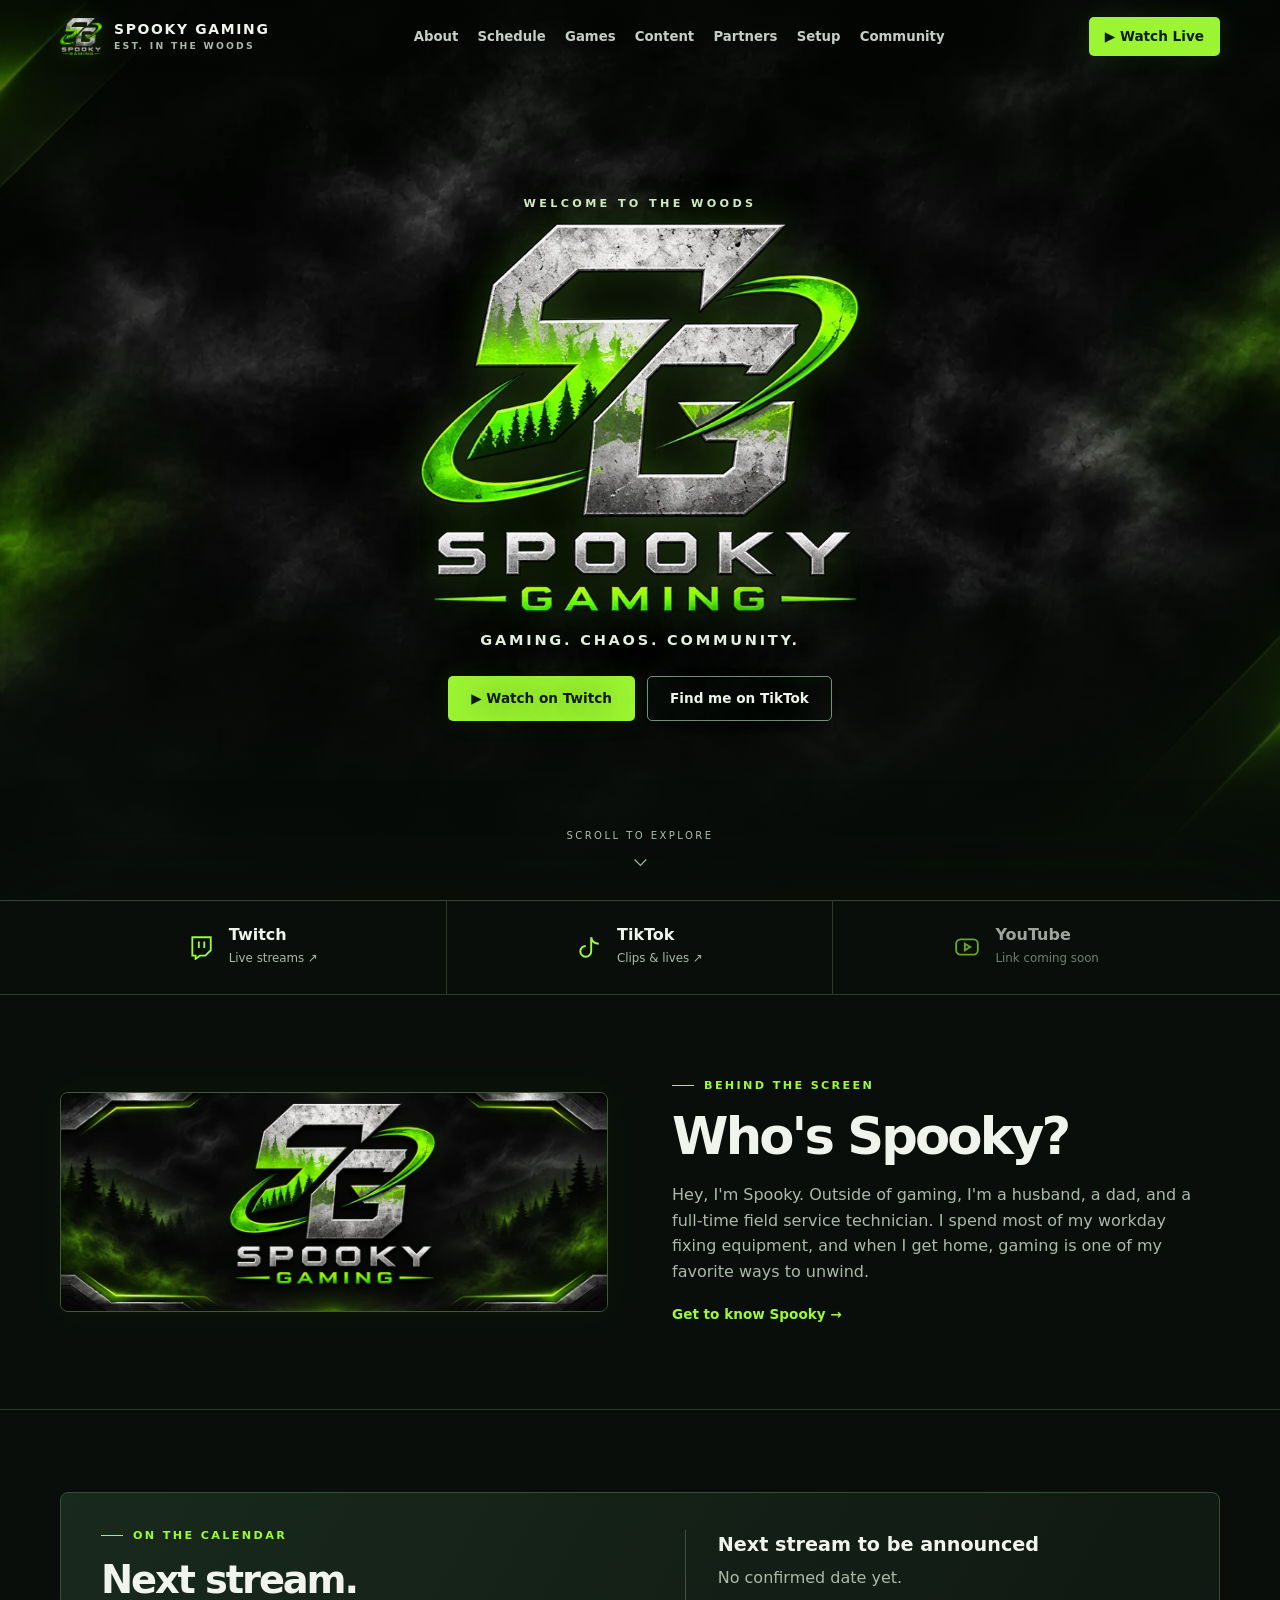
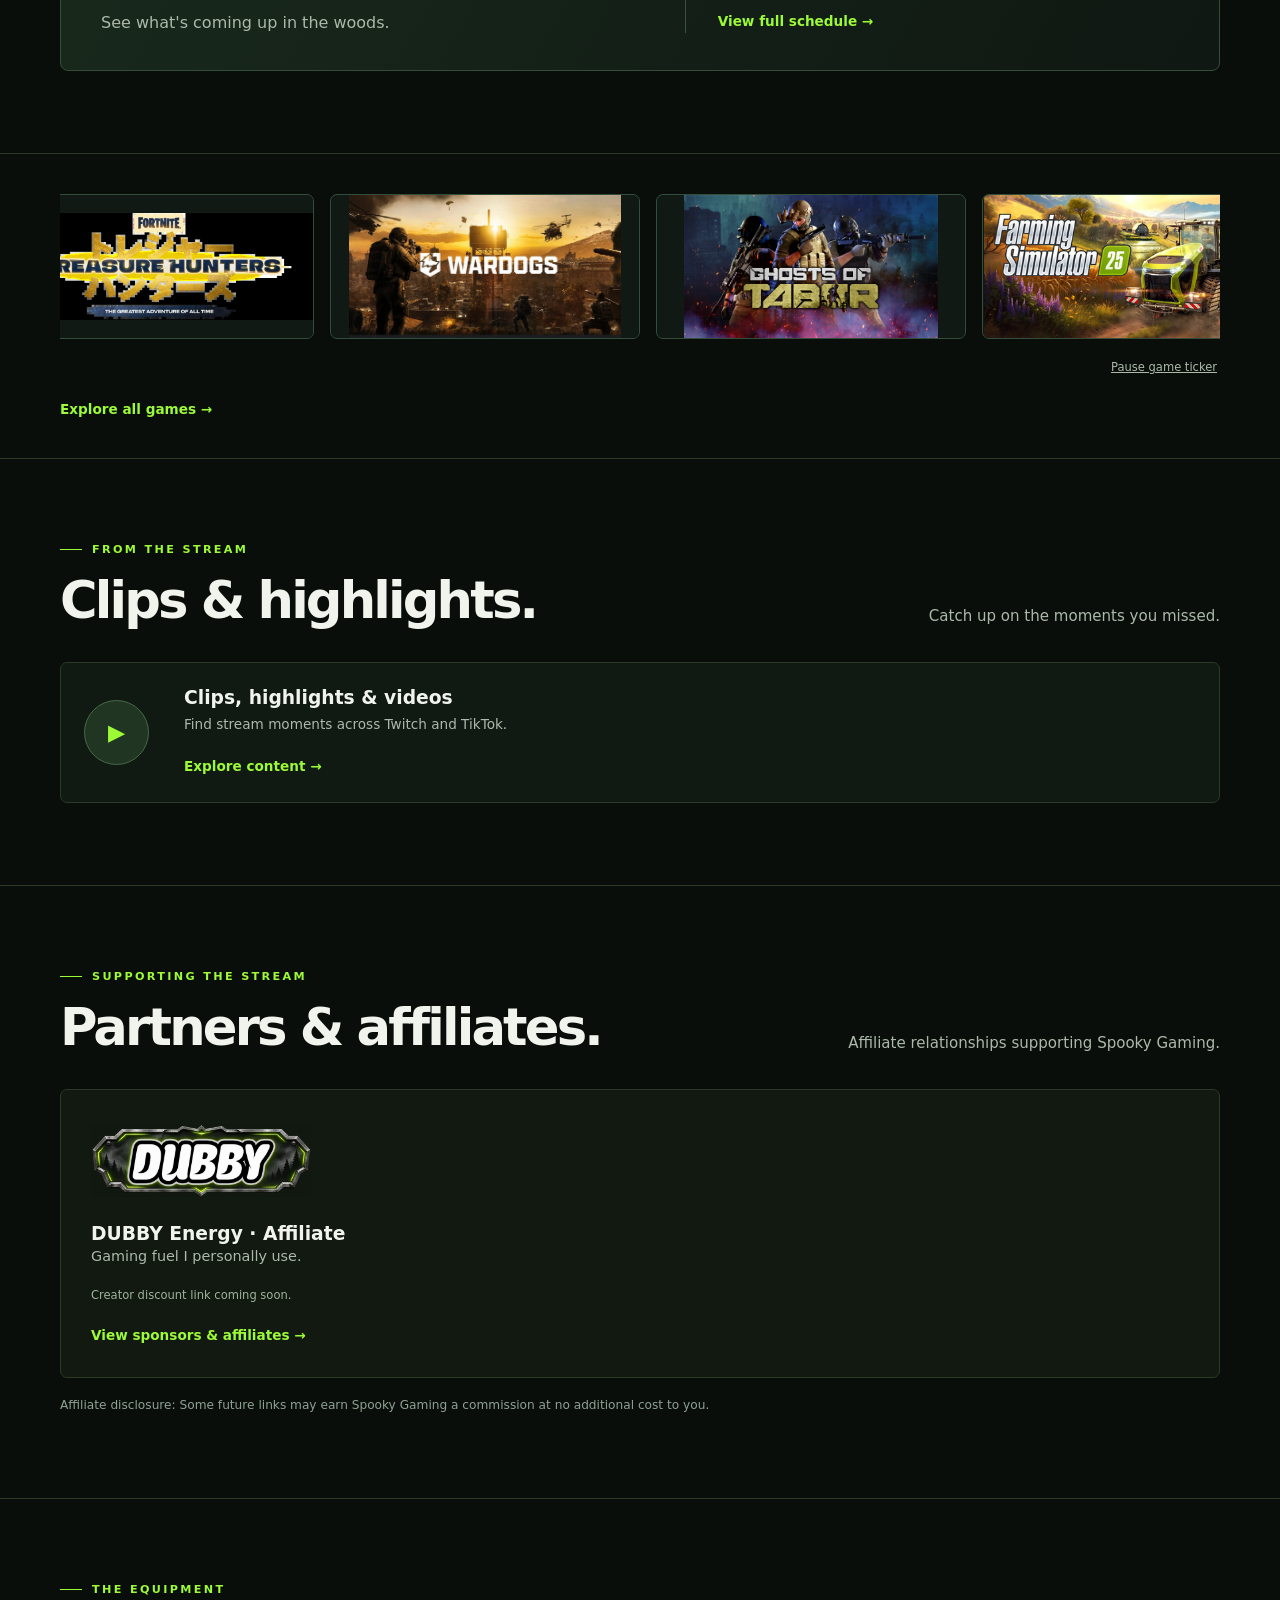
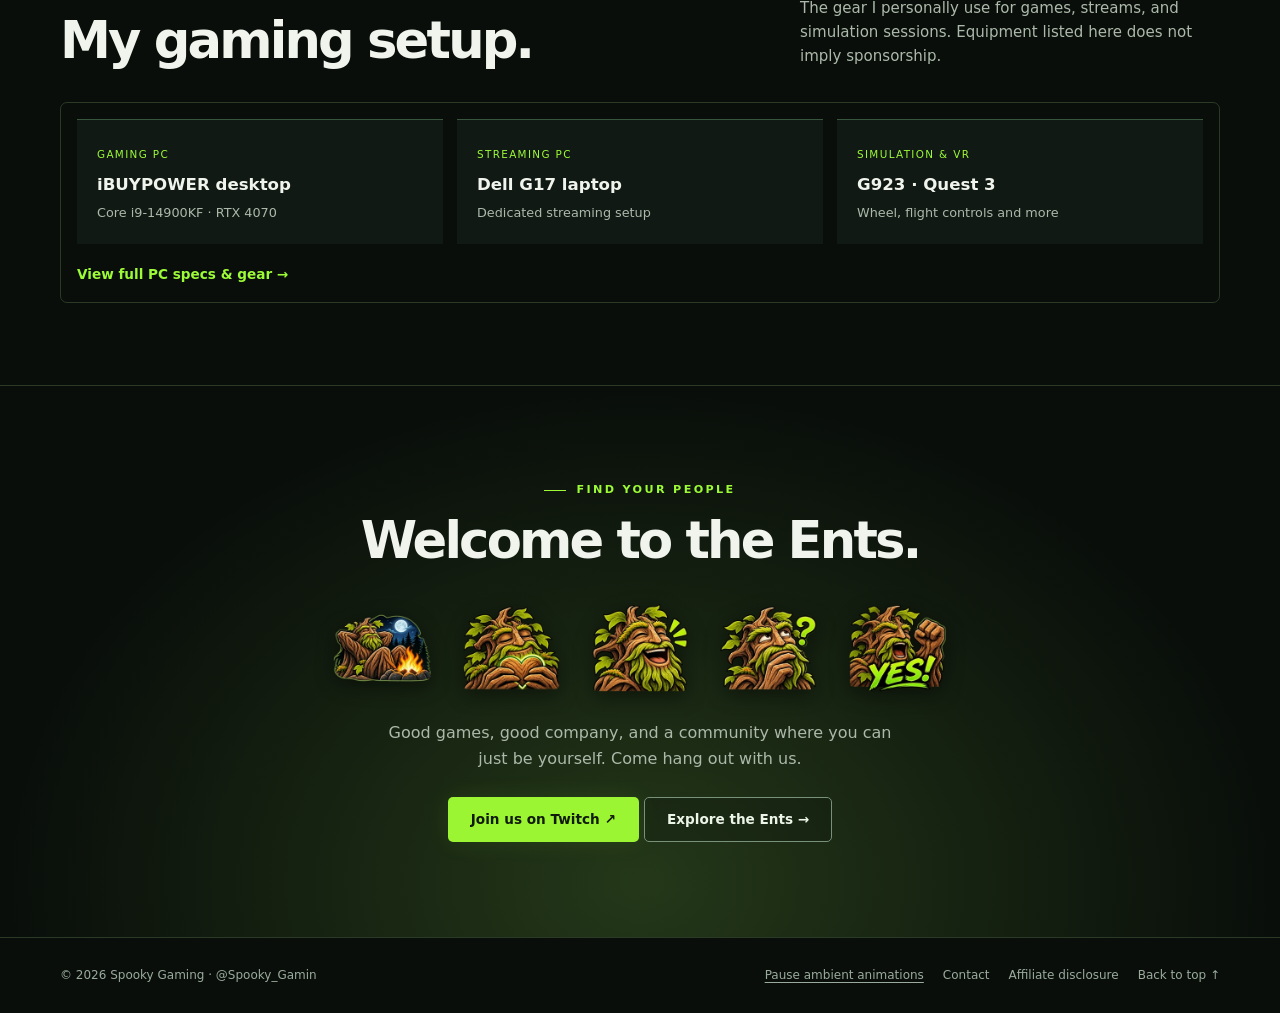
==== commit 81213911: "Hide static forest overlay for homepage visual test" ====
--- a/index.html
+++ b/index.html
@@ -19,7 +19,7 @@
 .hero{background:#080d08 url('smoke-poster.webp') center/cover no-repeat}
 .smoke-layer{position:absolute;inset:0;z-index:-3;overflow:hidden;background:url('smoke-poster.webp') center/cover no-repeat}
 .smoke-video{display:block;width:100%;height:100%;object-fit:cover}
-.forest{opacity:.48;mix-blend-mode:screen;z-index:-2;pointer-events:none}
+.forest{display:none;opacity:.48;mix-blend-mode:screen;z-index:-2;pointer-events:none}
 .hero:after{background:linear-gradient(180deg,#05090588 0%,transparent 26%,transparent 58%,#090e0ae8 100%),radial-gradient(ellipse at center,transparent 27%,#050a0580 100%)}
 .hero-copy{width:min(100%,850px);padding:calc(var(--header) + 8px) 20px 66px;display:flex;flex-direction:column;align-items:center}
 .hero-logo{width:min(53vh,440px,78vw);height:auto;aspect-ratio:600/532;object-fit:contain;margin:10px auto 15px;filter:drop-shadow(0 0 22px #7dff2638)}
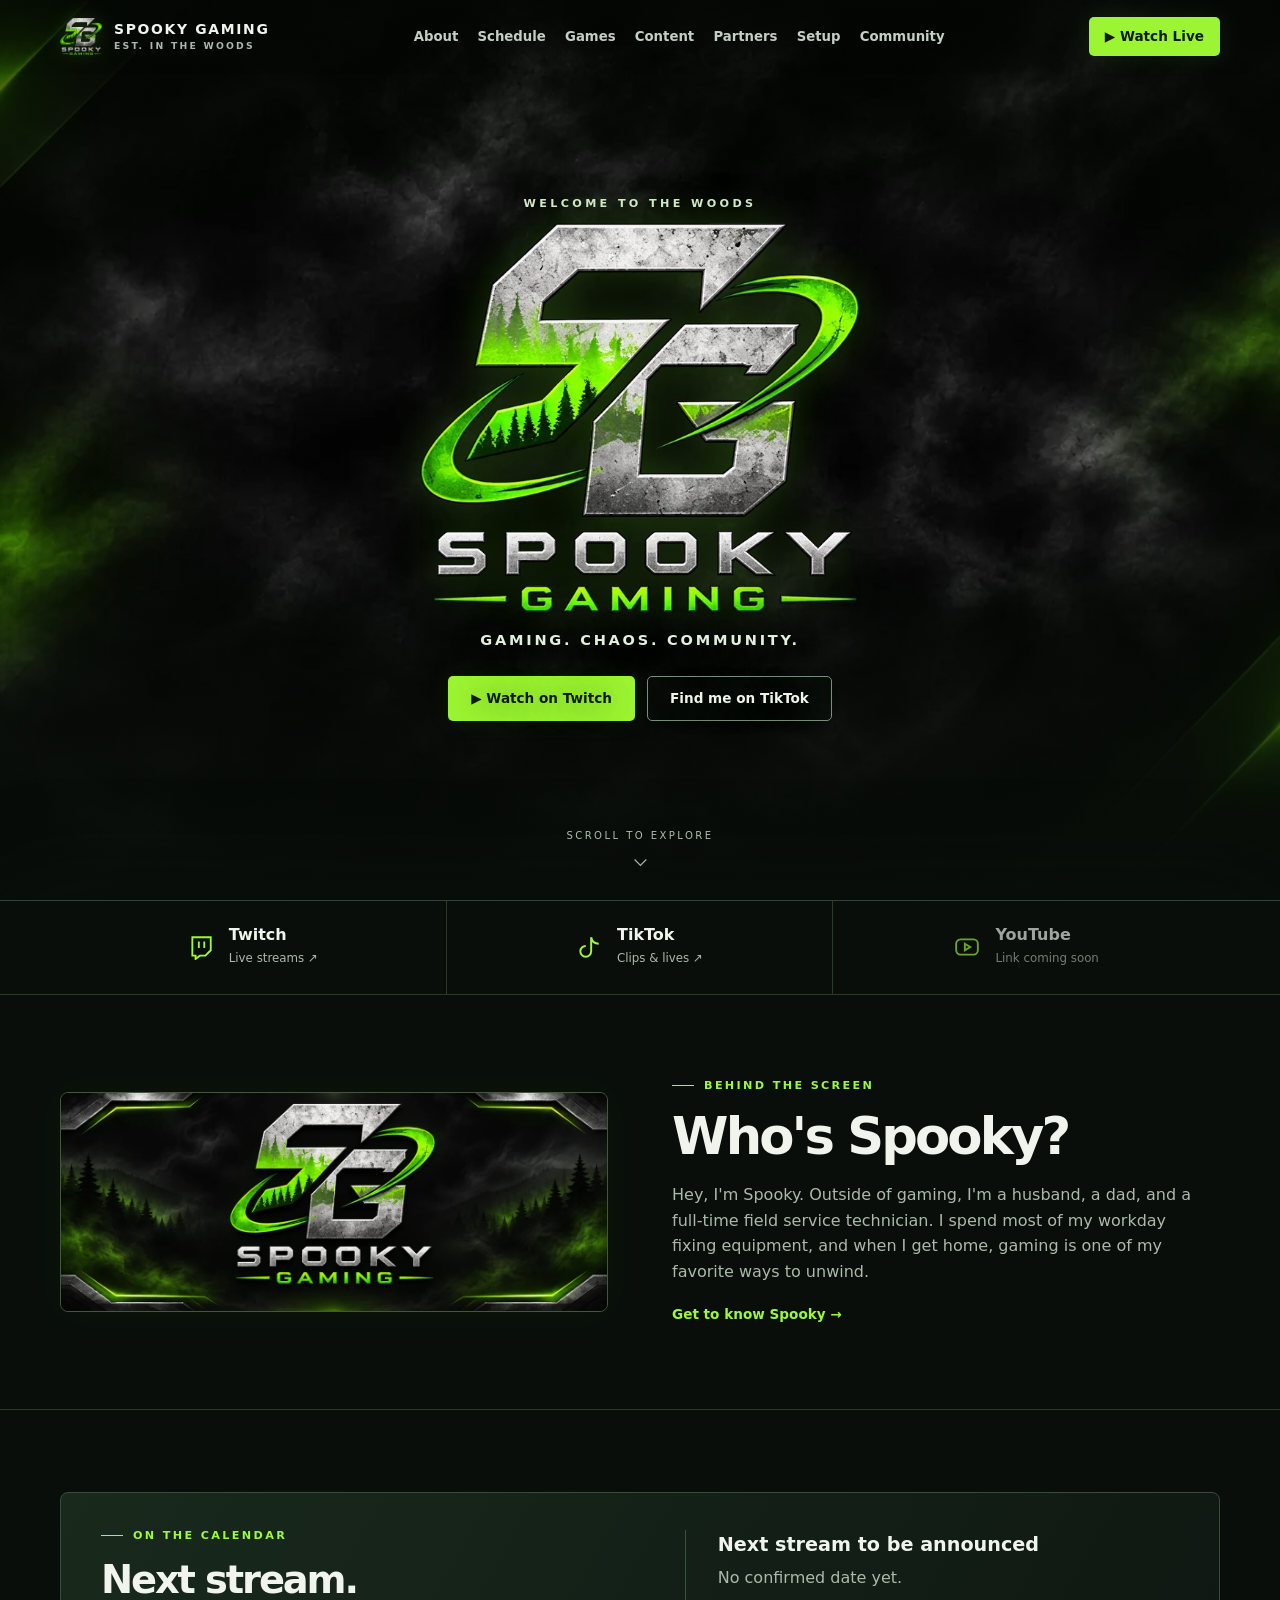
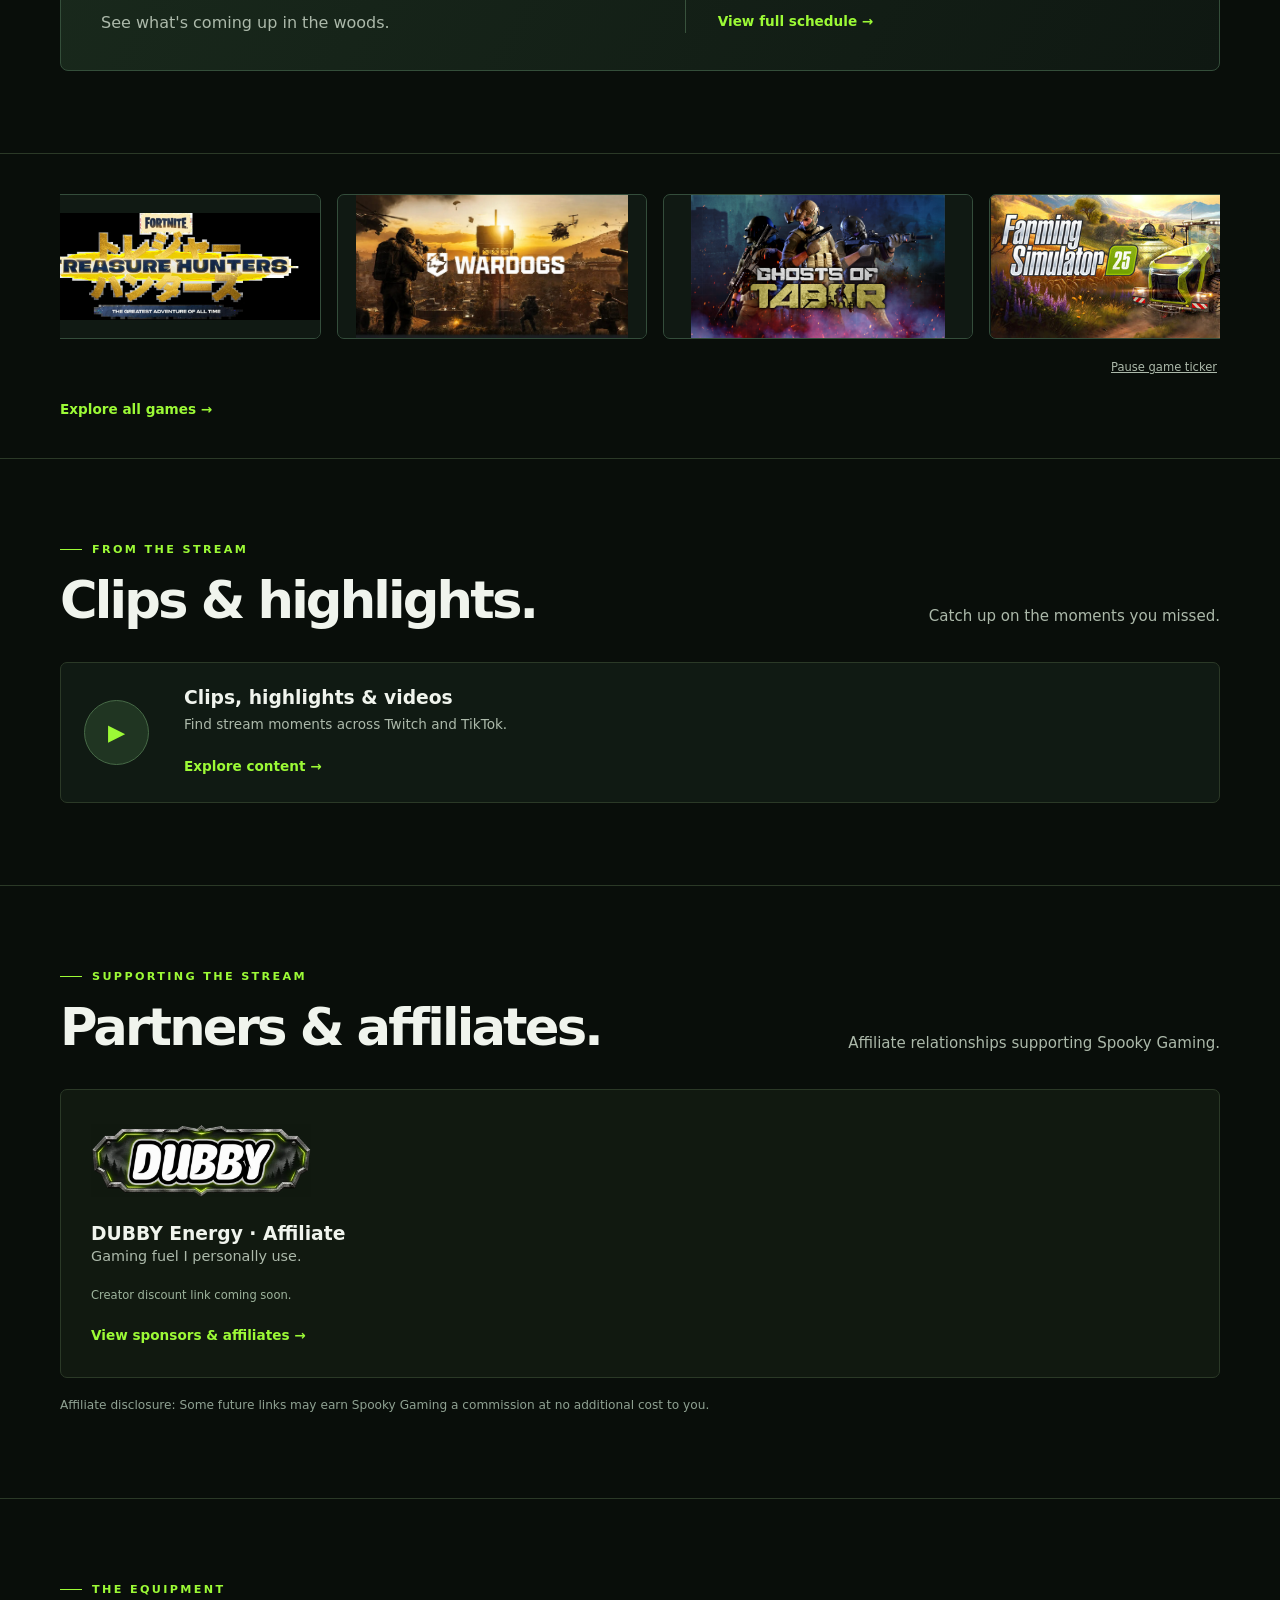
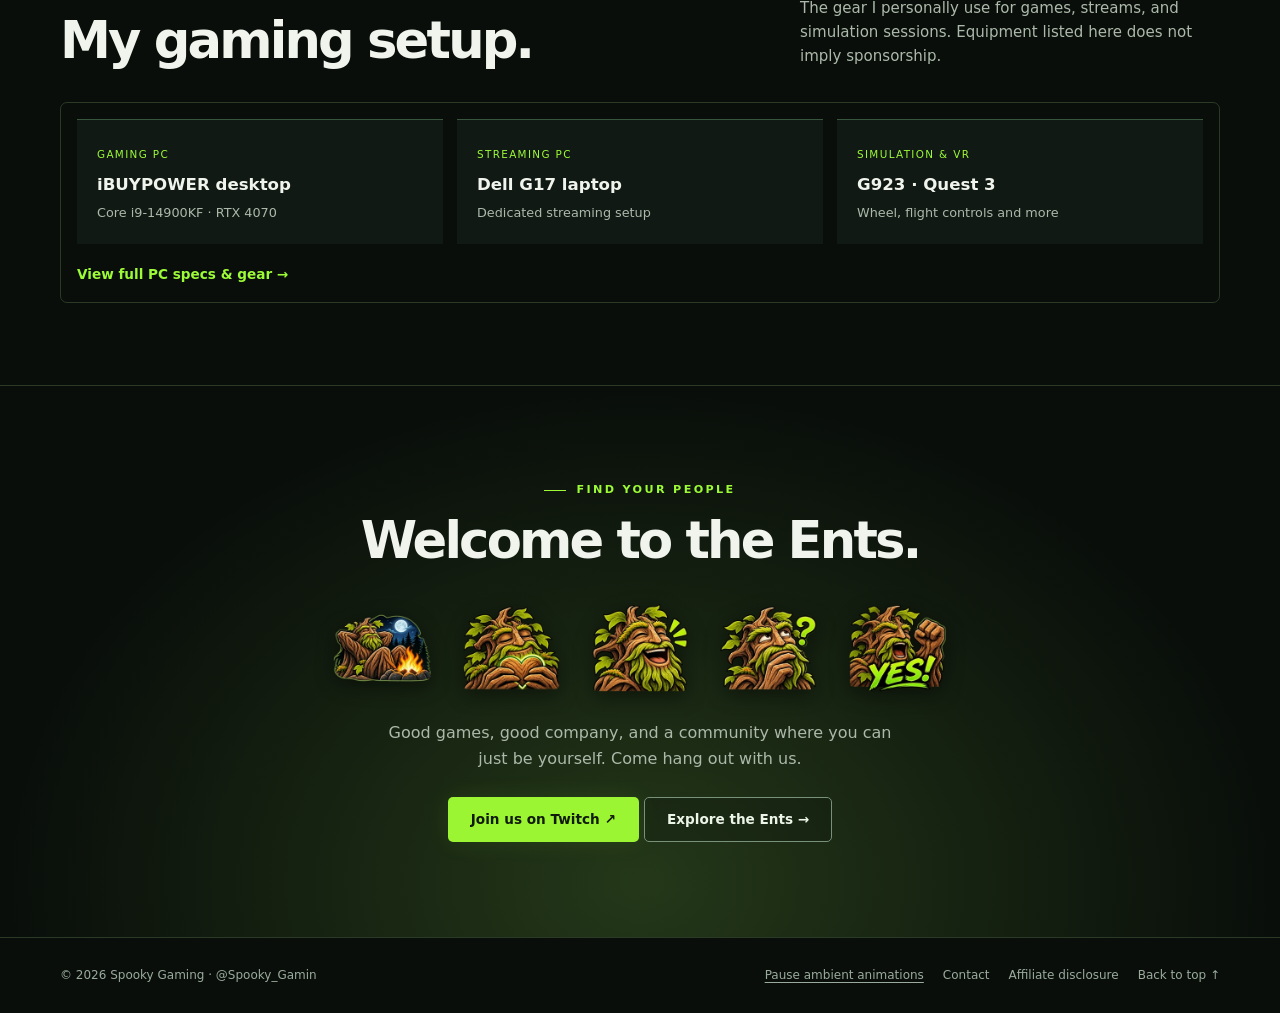
==== commit a12ee0ec: "Remove static forest and mountain overlay; retain animated smoke" ====
--- a/index.html
+++ b/index.html
@@ -46,7 +46,7 @@
 <a class="skip" href="#main">Skip to content</a>
 <svg xmlns="http://www.w3.org/2000/svg" width="0" height="0" style="position:absolute" aria-hidden="true"><defs><symbol id="tree-mark" viewBox="0 0 60 66"><path d="M30 2 15 23h8L9 40h12L3 56h23v8h8v-8h23L39 40h12L37 23h8Z" fill="none" stroke="currentColor" stroke-width="3" stroke-linejoin="round"/><path d="M30 12v48" stroke="currentColor" stroke-width="1.7" opacity=".75"/></symbol><symbol id="pine" viewBox="-50 0 100 200" overflow="visible"><path fill="currentColor" d="M0 0-12 28l7-3-20 34 12-5-25 37 15-6-26 39 17-8-18 28 44-12v68H6v-68l44 12-18-28 17 8-26-39 15 6-25-37 12 5L5 25l7 3Z"/></symbol></defs></svg>
 <header class="site-header" id="header"><div class="wrap nav"><a class="brand" href="#home" aria-label="Spooky Gaming home"><img class="nav-logo" src="logo.png" alt="" width="46" height="41"><span>SPOOKY GAMING<small>EST. IN THE WOODS</small></span></a><nav class="nav-links" id="nav-links" aria-label="Main navigation"><a href="about.html">About</a><a href="schedule.html">Schedule</a><a href="games.html">Games</a><a href="content.html">Content</a><a href="partners.html">Partners</a><a href="setup.html">Setup</a><a href="community.html">Community</a></nav><a class="button primary nav-live" href="https://www.twitch.tv/spooky_gamin" target="_blank" rel="noopener noreferrer">▶ Watch Live</a><button class="menu-toggle" aria-controls="nav-links" aria-expanded="false" aria-label="Toggle navigation">☰</button></div></header>
-<div class="hero-space" id="home"><section class="hero" id="hero" aria-label="Welcome to Spooky Gaming"><div class="smoke-layer" aria-hidden="true"><video class="smoke-video" muted loop playsinline preload="metadata" poster="smoke-poster.webp" data-src="smoke.mp4"></video></div><div class="forest" aria-hidden="true"><svg viewBox="0 0 1440 900" preserveAspectRatio="xMidYMid slice"><defs><radialGradient id="moon"><stop stop-color="#c8edb8" stop-opacity=".68"/><stop offset="1" stop-color="#8fbd93" stop-opacity="0"/></radialGradient><linearGradient id="mist" x2="0" y2="1"><stop stop-color="#80a88b" stop-opacity="0"/><stop offset=".5" stop-color="#9cc4a4" stop-opacity=".24"/><stop offset="1" stop-color="#80a88b" stop-opacity="0"/></linearGradient></defs><ellipse cx="720" cy="340" rx="490" ry="370" fill="url(#moon)"/><path d="M0 485 170 345 350 430 520 310 720 465 905 330 1120 430 1280 300 1440 430V900H0Z" fill="#263e30" opacity=".7"/><g class="far" id="far-trees" color="#294536"></g><path d="M0 450Q350 510 720 460T1440 490V730H0Z" fill="url(#mist)"/><g id="mid-trees" color="#162c20"></g><g class="near" id="near-trees" color="#09170f"></g><path d="M0 810Q310 740 720 830T1440 790V900H0Z" fill="#09120d"/></svg></div><div class="hero-copy"><div class="hero-kicker">Welcome to the woods</div><h1 class="sr-only">Spooky Gaming</h1><img class="hero-logo motion-image" src="logo.png" data-motion="logo-animated.webp" data-still="logo.png" alt="" width="600" height="532"><p class="tagline">Gaming. Chaos. Community.</p><div class="hero-actions"><a class="button primary" href="https://www.twitch.tv/spooky_gamin" target="_blank" rel="noopener noreferrer">▶ Watch on Twitch</a><a class="button outline" href="https://www.tiktok.com/@spooky_gamin" target="_blank" rel="noopener noreferrer">Find me on TikTok</a></div></div><a class="scroll-cue" href="#main">SCROLL TO EXPLORE<svg viewBox="0 0 24 24" fill="none" stroke="currentColor" stroke-width="1.5"><path d="m5 9 7 7 7-7"/></svg></a></section></div>
+<div class="hero-space" id="home"><section class="hero" id="hero" aria-label="Welcome to Spooky Gaming"><div class="smoke-layer" aria-hidden="true"><video class="smoke-video" muted loop playsinline preload="metadata" poster="smoke-poster.webp" data-src="smoke.mp4"></video></div><div class="hero-copy"><div class="hero-kicker">Welcome to the woods</div><h1 class="sr-only">Spooky Gaming</h1><img class="hero-logo motion-image" src="logo.png" data-motion="logo-animated.webp" data-still="logo.png" alt="" width="600" height="532"><p class="tagline">Gaming. Chaos. Community.</p><div class="hero-actions"><a class="button primary" href="https://www.twitch.tv/spooky_gamin" target="_blank" rel="noopener noreferrer">▶ Watch on Twitch</a><a class="button outline" href="https://www.tiktok.com/@spooky_gamin" target="_blank" rel="noopener noreferrer">Find me on TikTok</a></div></div><a class="scroll-cue" href="#main">SCROLL TO EXPLORE<svg viewBox="0 0 24 24" fill="none" stroke="currentColor" stroke-width="1.5"><path d="m5 9 7 7 7-7"/></svg></a></section></div>
 <main id="main" class="content" tabindex="-1"><div class="social-strip"><div class="wrap social-grid"><a class="social-item" href="https://www.twitch.tv/spooky_gamin" target="_blank" rel="noopener noreferrer"><svg viewBox="0 0 24 24" fill="none" stroke="currentColor" stroke-width="1.7" aria-hidden="true"><path d="M4 3h17v12l-5 5h-5l-4 3v-3H4Z M10 7v6m5-6v6"/></svg><div><strong>Twitch</strong><small>Live streams ↗</small></div></a><a class="social-item" href="https://www.tiktok.com/@spooky_gamin" target="_blank" rel="noopener noreferrer"><svg viewBox="0 0 24 24" fill="none" stroke="currentColor" stroke-width="1.8" aria-hidden="true"><path d="M14 3v13a5 5 0 1 1-5-5m5-8c1 5 4 6 7 6"/></svg><div><strong>TikTok</strong><small>Clips & lives ↗</small></div></a><div class="social-item pending"><svg viewBox="0 0 24 24" fill="none" stroke="currentColor" stroke-width="1.7" aria-hidden="true"><rect x="2" y="5" width="20" height="14" rx="4"/><path d="m10 9 5 3-5 3Z"/></svg><div><strong>YouTube</strong><small>Link coming soon</small></div></div></div></div>
 <section class="section" id="about"><div class="wrap about-grid"><div class="about-art"><img class="brand-banner" src="banner.webp" alt="Spooky Gaming official forest banner" loading="lazy" width="1200" height="480"></div><div class="about-copy"><div class="eyebrow">Behind the screen</div><h2>Who's Spooky?</h2><p>Hey, I'm Spooky. Outside of gaming, I'm a husband, a dad, and a full-time field service technician. I spend most of my workday fixing equipment, and when I get home, gaming is one of my favorite ways to unwind.</p><a class="small-link" href="about.html">Get to know Spooky →</a></div></div></section>
 <section class="section" id="schedule"><a class="wrap schedule snapshot-card" href="schedule.html" aria-label="View full stream schedule"><div><div class="eyebrow">On the calendar</div><h2>Next stream.</h2><p style="margin-top:10px">See what's coming up in the woods.</p></div><div class="schedule-note"><div data-schedule="next"><strong>Next stream to be announced</strong><p>No confirmed date yet.</p></div><span class="small-link">View full schedule →</span></div></a></section>
@@ -57,7 +57,7 @@
 <section class="community" id="community"><div class="eyebrow">Find your people</div><h2>Welcome to the Ents.</h2><div class="ent-row" aria-label="Spooky Gaming community emotes"><img src="ent-campfire.webp" alt="Ent by the campfire" width="256" height="256" loading="lazy"><img src="ent-heart.webp" alt="Ent making a heart" width="256" height="256" loading="lazy"><img src="ent-laugh.webp" alt="Laughing Ent" width="256" height="256" loading="lazy"><img src="ent-thinking.webp" alt="Thinking Ent" width="256" height="256" loading="lazy"><img src="ent-yes.webp" alt="Ent saying yes" width="256" height="256" loading="lazy"></div><p>Good games, good company, and a community where you can just be yourself. Come hang out with us.</p><a class="button primary" href="https://www.twitch.tv/spooky_gamin" target="_blank" rel="noopener noreferrer">Join us on Twitch ↗</a> <a class="button outline" href="community.html">Explore the Ents →</a></section>
 <footer class="footer"><div class="wrap footer-inner"><span>© 2026 Spooky Gaming · @Spooky_Gamin</span><div class="footer-links"><button id="motion-toggle" type="button" aria-pressed="false">Pause ambient animations</button><a href="partners.html#contact">Contact</a><a href="partners.html#disclosure">Affiliate disclosure</a><a href="#home">Back to top ↑</a></div></div></footer></main>
 <script>
-(()=>{const ns='http://www.w3.org/2000/svg';const layers=[['far-trees',23,125,245,475,0.8],['mid-trees',17,170,390,620,0.9],['near-trees',8,260,690,850,1]];let seed=8731;const random=()=>{seed=(seed*16807)%2147483647;return(seed-1)/2147483646};for(const [id,count,min,max,baseline,opacity]of layers){const group=document.getElementById(id);group.setAttribute('opacity',opacity);for(let i=0;i<count;i++){let x=(i/(count-1))*1510-35+(random()-.5)*65;if(id==='near-trees'&&i>=2&&i<=5)continue;const h=min+random()*(max-min),w=h*(.39+random()*.17);const tree=document.createElementNS(ns,'use');tree.setAttribute('href','#pine');tree.setAttribute('x',x-w/2);tree.setAttribute('y',baseline-h+random()*55);tree.setAttribute('width',w);tree.setAttribute('height',h);group.append(tree)}}const hero=document.getElementById('hero'),space=document.querySelector('.hero-space'),header=document.getElementById('header'),reduce=matchMedia('(prefers-reduced-motion: reduce)');let queued=false;function update(){const y=Math.max(0,window.scrollY),h=space.offsetHeight,p=Math.min(1,y/(h*.82)),nav=Math.min(1,y/240);header.style.setProperty('--nav-alpha',(.04+nav*.90).toFixed(3));header.style.setProperty('--nav-border',(nav*.17).toFixed(3));header.style.setProperty('--nav-blur',`${nav*14}px`);if(!reduce.matches){hero.style.opacity=String(Math.max(0,1-p*1.06));hero.style.transform=`translateY(${-y*.36}px)`;hero.style.setProperty('--far-y',`${y*.12}px`);hero.style.setProperty('--near-y',`${-y*.09}px`);hero.inert=p>.94;hero.style.visibility=p>=1?'hidden':'visible'}else{hero.style.opacity='';hero.style.transform='';hero.style.visibility='';hero.inert=false}queued=false}function queue(){if(!queued){queued=true;requestAnimationFrame(update)}}window.addEventListener('scroll',queue,{passive:true});window.addEventListener('resize',queue);reduce.addEventListener?.('change',queue);update();const menu=document.querySelector('.menu-toggle'),links=document.getElementById('nav-links');function close(){links.classList.remove('open');menu.setAttribute('aria-expanded','false')}menu.addEventListener('click',()=>{const open=links.classList.toggle('open');menu.setAttribute('aria-expanded',String(open))});links.addEventListener('click',e=>{if(e.target.closest('a'))close()});document.addEventListener('keydown',e=>{if(e.key==='Escape'&&links.classList.contains('open')){close();menu.focus()}})})();
+(()=>{const hero=document.getElementById('hero'),space=document.querySelector('.hero-space'),header=document.getElementById('header'),reduce=matchMedia('(prefers-reduced-motion: reduce)');let queued=false;function update(){const y=Math.max(0,window.scrollY),h=space.offsetHeight,p=Math.min(1,y/(h*.82)),nav=Math.min(1,y/240);header.style.setProperty('--nav-alpha',(.04+nav*.90).toFixed(3));header.style.setProperty('--nav-border',(nav*.17).toFixed(3));header.style.setProperty('--nav-blur',`${nav*14}px`);if(!reduce.matches){hero.style.opacity=String(Math.max(0,1-p*1.06));hero.style.transform=`translateY(${-y*.36}px)`;hero.inert=p>.94;hero.style.visibility=p>=1?'hidden':'visible'}else{hero.style.opacity='';hero.style.transform='';hero.style.visibility='';hero.inert=false}queued=false}function queue(){if(!queued){queued=true;requestAnimationFrame(update)}}window.addEventListener('scroll',queue,{passive:true});window.addEventListener('resize',queue);reduce.addEventListener?.('change',queue);update();const menu=document.querySelector('.menu-toggle'),links=document.getElementById('nav-links');function close(){links.classList.remove('open');menu.setAttribute('aria-expanded','false')}menu.addEventListener('click',()=>{const open=links.classList.toggle('open');menu.setAttribute('aria-expanded',String(open))});links.addEventListener('click',e=>{if(e.target.closest('a'))close()});document.addEventListener('keydown',e=>{if(e.key==='Escape'&&links.classList.contains('open')){close();menu.focus()}})})();
 </script>
 <script>
 (()=>{const media=matchMedia('(prefers-reduced-motion: reduce)'), video=document.querySelector('.smoke-video'), button=document.getElementById('motion-toggle'), images=[...document.querySelectorAll('.motion-image')];let manual=false,heroVisible=true;const hero=document.getElementById('hero');function update(){const off=media.matches||manual;document.documentElement.classList.toggle('motion-paused',off);images.forEach(img=>{const next=off?img.dataset.still:img.dataset.motion;if(img.getAttribute('src')!==next)img.src=next});if(!off&&heroVisible&&!document.hidden){if(!video.getAttribute('src'))video.src=video.dataset.src;video.play().catch(()=>{});}else{video.pause();if(off&&video.getAttribute('src')){video.removeAttribute('src');video.load();}}button.textContent=off?'Ambient animations paused':'Pause ambient animations';button.setAttribute('aria-pressed',String(off));button.disabled=media.matches;}button.addEventListener('click',()=>{manual=!manual;update()});media.addEventListener?.('change',update);document.addEventListener('visibilitychange',update);window.addEventListener('scroll',()=>{const next=window.scrollY<document.querySelector('.hero-space').offsetHeight*.95;if(next!==heroVisible){heroVisible=next;update()}},{passive:true});update()})();
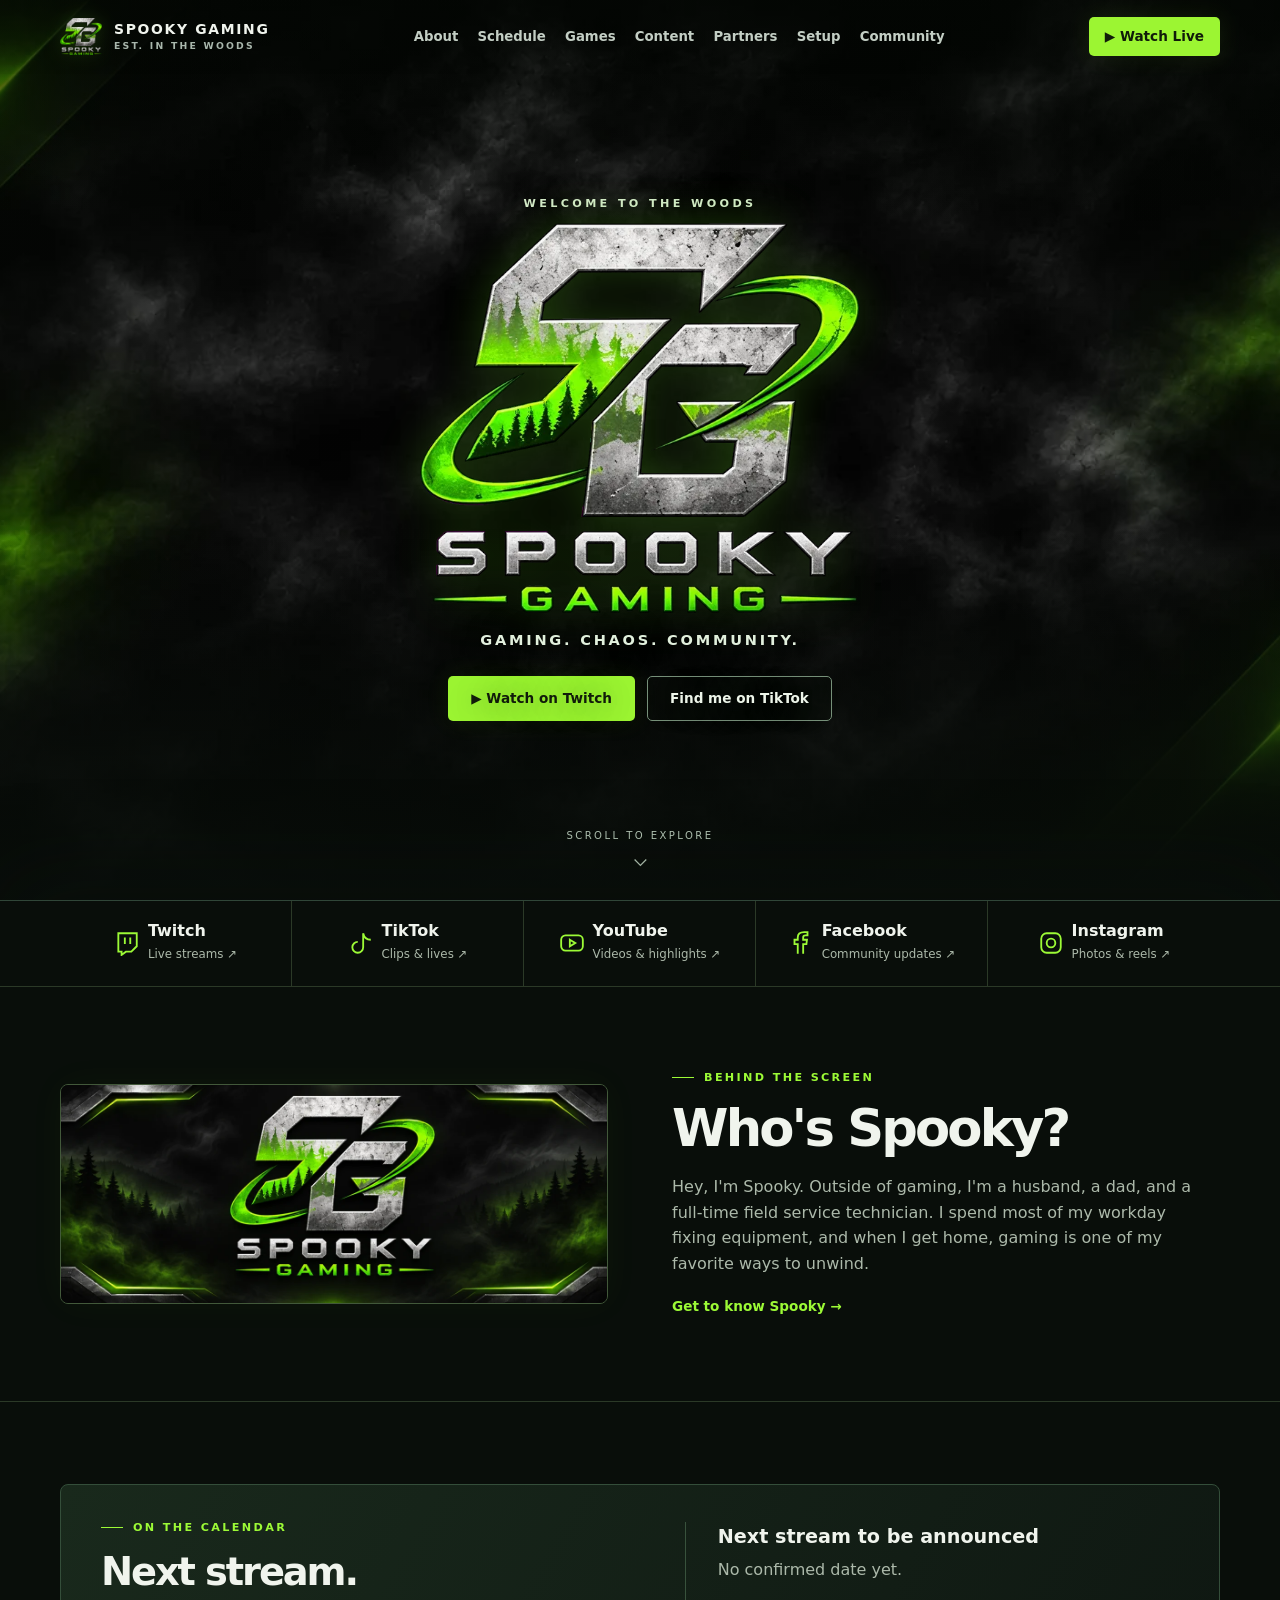
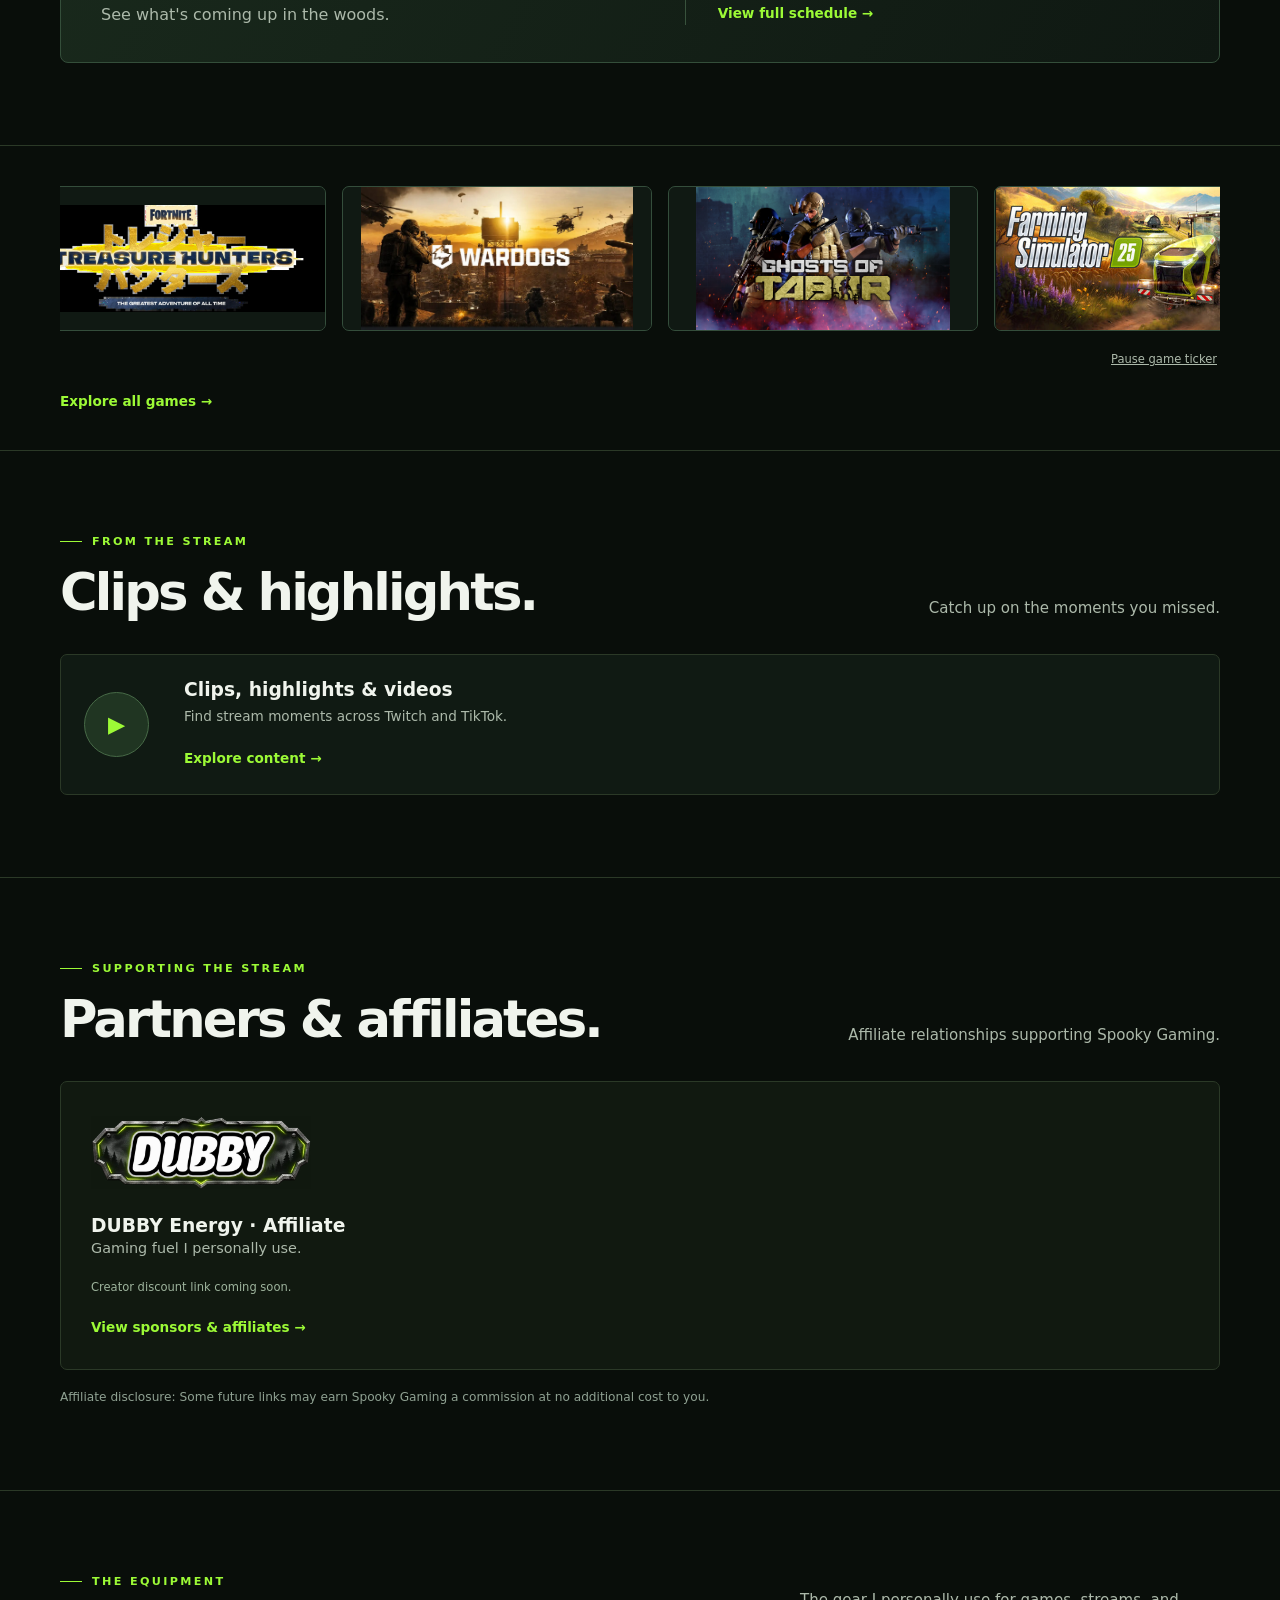
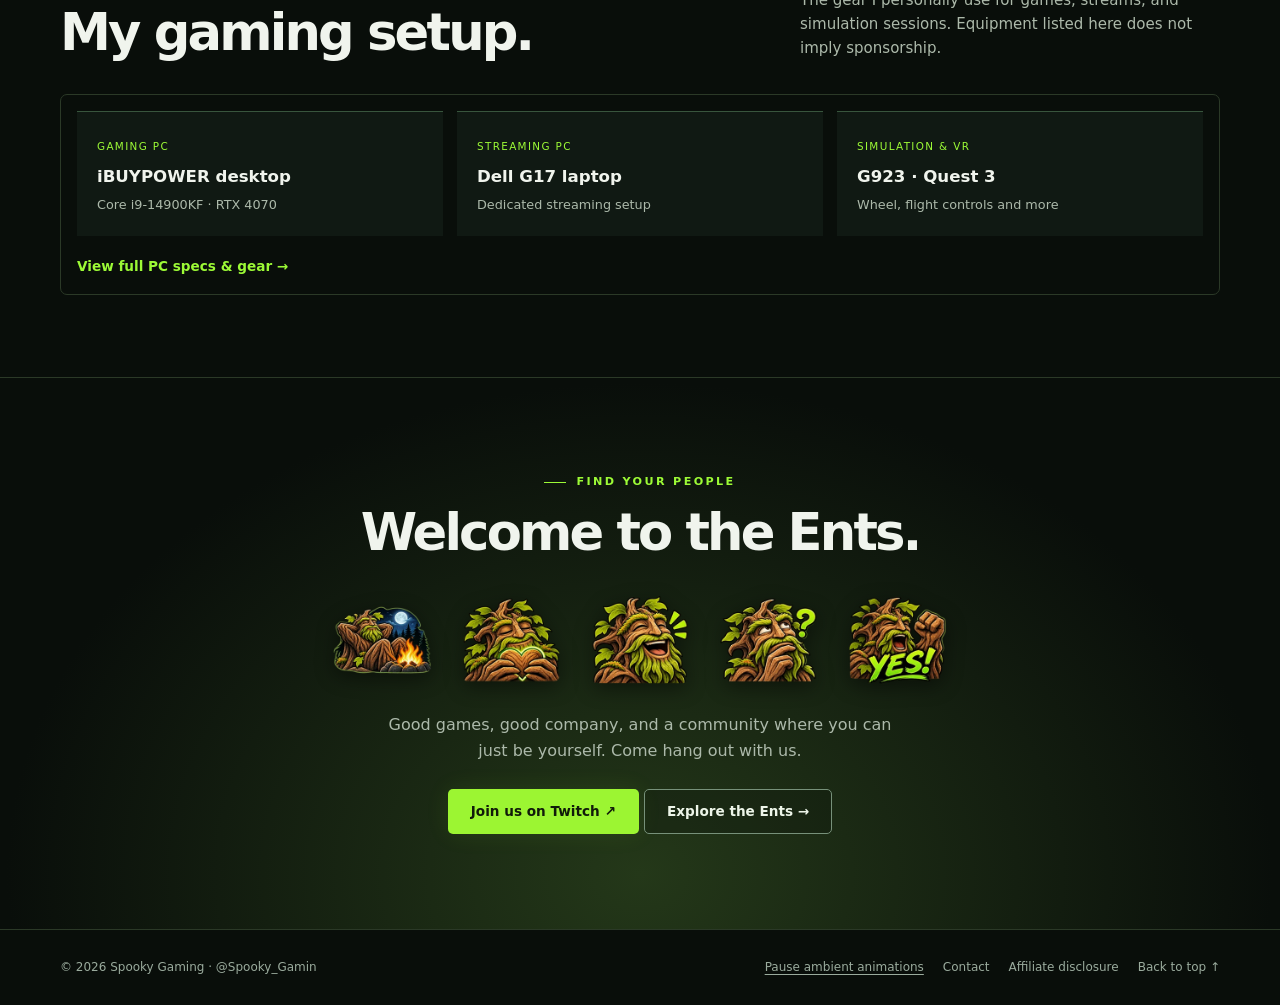
==== commit 5e843147: "V4.1: update index.html with game library and social profiles" ====
--- a/index.html
+++ b/index.html
@@ -40,6 +40,7 @@
 .game-link{transition:border-color .2s,box-shadow .2s;cursor:pointer}.game-link:hover,.game-link:focus-visible{border-color:var(--green);box-shadow:inset 0 0 0 1px var(--green),0 0 12px #a0e47740}.game-tile .game-external{position:absolute;right:8px;top:8px;z-index:2;padding:3px 7px;border-radius:4px;background:#0a100de6;color:var(--green);font-size:1rem;line-height:1.4;opacity:0;transition:opacity .2s}.game-link:hover .game-external,.game-link:focus-visible .game-external{opacity:1}@media(hover:none){.game-tile .game-external{opacity:1}}.game-ticker{padding:4px 0}
 .about-copy h3{margin-top:26px;font-size:1.15rem;color:var(--white)}.about-copy h3+p{margin-top:8px}#about .about-grid{align-items:start}#about .about-art{align-self:center}
 .snapshot-card{transition:border-color .2s,box-shadow .2s;cursor:pointer}.snapshot-card:hover,.snapshot-card:focus-visible{border-color:var(--green);box-shadow:0 0 18px #9cfa3615}.setup-preview{display:block;border:1px solid var(--line);border-radius:7px;padding:16px}.nav-links{gap:clamp(12px,1.5vw,24px)}@media(min-width:651px) and (max-width:950px){.nav-links{gap:9px}.nav-links a{font-size:.72rem}.nav{gap:10px}}@media(max-width:790px){.nav-links{display:none;position:absolute;top:var(--header);left:0;right:0;background:#101b14;border-bottom:1px solid var(--line);padding:20px;flex-direction:column;align-items:stretch;gap:0}.nav-links.open{display:flex}.nav-links a{padding:12px;font-size:.92rem}.menu-toggle{display:block;order:3}.nav-live{margin-left:auto}}
+.social-grid{grid-template-columns:repeat(5,minmax(0,1fr))}.social-item{padding:20px 8px;gap:8px}.social-item svg{flex:none}@media(max-width:650px){.social-grid{grid-template-columns:repeat(3,minmax(0,1fr))}.social-item{border-bottom:1px solid var(--line)}}
 </style>
 </head>
 <body>
@@ -47,7 +48,7 @@
 <svg xmlns="http://www.w3.org/2000/svg" width="0" height="0" style="position:absolute" aria-hidden="true"><defs><symbol id="tree-mark" viewBox="0 0 60 66"><path d="M30 2 15 23h8L9 40h12L3 56h23v8h8v-8h23L39 40h12L37 23h8Z" fill="none" stroke="currentColor" stroke-width="3" stroke-linejoin="round"/><path d="M30 12v48" stroke="currentColor" stroke-width="1.7" opacity=".75"/></symbol><symbol id="pine" viewBox="-50 0 100 200" overflow="visible"><path fill="currentColor" d="M0 0-12 28l7-3-20 34 12-5-25 37 15-6-26 39 17-8-18 28 44-12v68H6v-68l44 12-18-28 17 8-26-39 15 6-25-37 12 5L5 25l7 3Z"/></symbol></defs></svg>
 <header class="site-header" id="header"><div class="wrap nav"><a class="brand" href="#home" aria-label="Spooky Gaming home"><img class="nav-logo" src="logo.png" alt="" width="46" height="41"><span>SPOOKY GAMING<small>EST. IN THE WOODS</small></span></a><nav class="nav-links" id="nav-links" aria-label="Main navigation"><a href="about.html">About</a><a href="schedule.html">Schedule</a><a href="games.html">Games</a><a href="content.html">Content</a><a href="partners.html">Partners</a><a href="setup.html">Setup</a><a href="community.html">Community</a></nav><a class="button primary nav-live" href="https://www.twitch.tv/spooky_gamin" target="_blank" rel="noopener noreferrer">▶ Watch Live</a><button class="menu-toggle" aria-controls="nav-links" aria-expanded="false" aria-label="Toggle navigation">☰</button></div></header>
 <div class="hero-space" id="home"><section class="hero" id="hero" aria-label="Welcome to Spooky Gaming"><div class="smoke-layer" aria-hidden="true"><video class="smoke-video" muted loop playsinline preload="metadata" poster="smoke-poster.webp" data-src="smoke.mp4"></video></div><div class="hero-copy"><div class="hero-kicker">Welcome to the woods</div><h1 class="sr-only">Spooky Gaming</h1><img class="hero-logo motion-image" src="logo.png" data-motion="logo-animated.webp" data-still="logo.png" alt="" width="600" height="532"><p class="tagline">Gaming. Chaos. Community.</p><div class="hero-actions"><a class="button primary" href="https://www.twitch.tv/spooky_gamin" target="_blank" rel="noopener noreferrer">▶ Watch on Twitch</a><a class="button outline" href="https://www.tiktok.com/@spooky_gamin" target="_blank" rel="noopener noreferrer">Find me on TikTok</a></div></div><a class="scroll-cue" href="#main">SCROLL TO EXPLORE<svg viewBox="0 0 24 24" fill="none" stroke="currentColor" stroke-width="1.5"><path d="m5 9 7 7 7-7"/></svg></a></section></div>
-<main id="main" class="content" tabindex="-1"><div class="social-strip"><div class="wrap social-grid"><a class="social-item" href="https://www.twitch.tv/spooky_gamin" target="_blank" rel="noopener noreferrer"><svg viewBox="0 0 24 24" fill="none" stroke="currentColor" stroke-width="1.7" aria-hidden="true"><path d="M4 3h17v12l-5 5h-5l-4 3v-3H4Z M10 7v6m5-6v6"/></svg><div><strong>Twitch</strong><small>Live streams ↗</small></div></a><a class="social-item" href="https://www.tiktok.com/@spooky_gamin" target="_blank" rel="noopener noreferrer"><svg viewBox="0 0 24 24" fill="none" stroke="currentColor" stroke-width="1.8" aria-hidden="true"><path d="M14 3v13a5 5 0 1 1-5-5m5-8c1 5 4 6 7 6"/></svg><div><strong>TikTok</strong><small>Clips & lives ↗</small></div></a><div class="social-item pending"><svg viewBox="0 0 24 24" fill="none" stroke="currentColor" stroke-width="1.7" aria-hidden="true"><rect x="2" y="5" width="20" height="14" rx="4"/><path d="m10 9 5 3-5 3Z"/></svg><div><strong>YouTube</strong><small>Link coming soon</small></div></div></div></div>
+<main id="main" class="content" tabindex="-1"><div class="social-strip"><div class="wrap social-grid"><a class="social-item" href="https://www.twitch.tv/spooky_gamin" target="_blank" rel="noopener noreferrer"><svg viewBox="0 0 24 24" fill="none" stroke="currentColor" stroke-width="1.7" aria-hidden="true"><path d="M4 3h17v12l-5 5h-5l-4 3v-3H4Z M10 7v6m5-6v6"/></svg><div><strong>Twitch</strong><small>Live streams ↗</small></div></a><a class="social-item" href="https://www.tiktok.com/@spooky_gamin" target="_blank" rel="noopener noreferrer"><svg viewBox="0 0 24 24" fill="none" stroke="currentColor" stroke-width="1.7" aria-hidden="true"><path d="M14 3v13a5 5 0 1 1-5-5m5-8c1 5 4 6 7 6"/></svg><div><strong>TikTok</strong><small>Clips &amp; lives ↗</small></div></a><a class="social-item" href="https://www.youtube.com/@spooky_gamin6591" target="_blank" rel="noopener noreferrer"><svg viewBox="0 0 24 24" fill="none" stroke="currentColor" stroke-width="1.7" aria-hidden="true"><rect x="2" y="5" width="20" height="14" rx="4"/><path d="m10 9 5 3-5 3Z"/></svg><div><strong>YouTube</strong><small>Videos &amp; highlights ↗</small></div></a><a class="social-item" href="https://www.facebook.com/Sp00kyGamin" target="_blank" rel="noopener noreferrer"><svg viewBox="0 0 24 24" fill="none" stroke="currentColor" stroke-width="1.7" aria-hidden="true"><path d="M14 22V13h3l.5-4H14V7c0-1 .5-2 2-2h2V2h-3c-4 0-6 2-6 5v2H6v4h3v9"/></svg><div><strong>Facebook</strong><small>Community updates ↗</small></div></a><a class="social-item" href="https://www.instagram.com/spooky_gamin/" target="_blank" rel="noopener noreferrer"><svg viewBox="0 0 24 24" fill="none" stroke="currentColor" stroke-width="1.7" aria-hidden="true"><rect x="3" y="3" width="18" height="18" rx="5"/><circle cx="12" cy="12" r="4"/><path d="M17 7h.01"/></svg><div><strong>Instagram</strong><small>Photos &amp; reels ↗</small></div></a></div></div>
 <section class="section" id="about"><div class="wrap about-grid"><div class="about-art"><img class="brand-banner" src="banner.webp" alt="Spooky Gaming official forest banner" loading="lazy" width="1200" height="480"></div><div class="about-copy"><div class="eyebrow">Behind the screen</div><h2>Who's Spooky?</h2><p>Hey, I'm Spooky. Outside of gaming, I'm a husband, a dad, and a full-time field service technician. I spend most of my workday fixing equipment, and when I get home, gaming is one of my favorite ways to unwind.</p><a class="small-link" href="about.html">Get to know Spooky →</a></div></div></section>
 <section class="section" id="schedule"><a class="wrap schedule snapshot-card" href="schedule.html" aria-label="View full stream schedule"><div><div class="eyebrow">On the calendar</div><h2>Next stream.</h2><p style="margin-top:10px">See what's coming up in the woods.</p></div><div class="schedule-note"><div data-schedule="next"><strong>Next stream to be announced</strong><p>No confirmed date yet.</p></div><span class="small-link">View full schedule →</span></div></a></section>
 <section class="section" id="games" aria-label="Games I play"><div class="wrap"><div class="game-ticker" tabindex="0" aria-label="Game gallery, swipe or use arrow keys to browse"><div class="game-track" id="game-track"><div class="game-group"><a class="game-tile game-link" href="https://www.fortnite.com/" target="_blank" rel="noopener noreferrer" aria-label="Fortnite — official game page (opens in new tab)"><img src="fortnite.png?v=3.3" alt="Fortnite" decoding="async" onerror="this.hidden=true;this.nextElementSibling.hidden=false"><span hidden>Fortnite</span><span class="game-external" aria-hidden="true">↗</span></a><a class="game-tile game-link" href="https://store.steampowered.com/app/1867240/" target="_blank" rel="noopener noreferrer" aria-label="WARDOGS — official game page (opens in new tab)"><img src="IMG_4468.jpeg?v=3.3" alt="WARDOGS" decoding="async" onerror="this.hidden=true;this.nextElementSibling.hidden=false"><span hidden>WARDOGS</span><span class="game-external" aria-hidden="true">↗</span></a><a class="game-tile game-link" href="https://store.steampowered.com/app/1957780/" target="_blank" rel="noopener noreferrer" aria-label="Ghosts of Tabor — official game page (opens in new tab)"><img src="IMG_4467.png?v=3.3" alt="Ghosts of Tabor" decoding="async" onerror="this.hidden=true;this.nextElementSibling.hidden=false"><span hidden>Ghosts of Tabor</span><span class="game-external" aria-hidden="true">↗</span></a><a class="game-tile game-link" href="https://store.steampowered.com/app/2300320/" target="_blank" rel="noopener noreferrer" aria-label="Farming Simulator 25 — official game page (opens in new tab)"><img src="farming.png?v=3.3" alt="Farming Simulator 25" decoding="async" onerror="this.hidden=true;this.nextElementSibling.hidden=false"><span hidden>Farming Simulator 25</span><span class="game-external" aria-hidden="true">↗</span></a><a class="game-tile game-link" href="https://store.steampowered.com/app/1808500/" target="_blank" rel="noopener noreferrer" aria-label="ARC Raiders — official game page (opens in new tab)"><img src="000d0f4b-a3e4-496d-bccc-40f99350b8f7_rw_3840.jpg?v=3.3" alt="ARC Raiders" decoding="async" onerror="this.hidden=true;this.nextElementSibling.hidden=false"><span hidden>ARC Raiders</span><span class="game-external" aria-hidden="true">↗</span></a><a class="game-tile game-link" href="https://store.steampowered.com/app/2550530/" target="_blank" rel="noopener noreferrer" aria-label="The Legend of California — official game page (opens in new tab)"><img src="legend-of-california.png?v=3.3" alt="The Legend of California" decoding="async" onerror="this.hidden=true;this.nextElementSibling.hidden=false"><span hidden>The Legend of California</span><span class="game-external" aria-hidden="true">↗</span></a><a class="game-tile game-link" href="https://store.steampowered.com/app/270880/" target="_blank" rel="noopener noreferrer" aria-label="American Truck Simulator — official game page (opens in new tab)"><img src="ats.png?v=3.3" alt="American Truck Simulator" decoding="async" onerror="this.hidden=true;this.nextElementSibling.hidden=false"><span hidden>American Truck Simulator</span><span class="game-external" aria-hidden="true">↗</span></a><a class="game-tile game-link" href="https://store.steampowered.com/app/3240220/" target="_blank" rel="noopener noreferrer" aria-label="Grand Theft Auto V — official game page (opens in new tab)"><img src="gta-v.png?v=3.3" alt="Grand Theft Auto V" decoding="async" onerror="this.hidden=true;this.nextElementSibling.hidden=false"><span hidden>Grand Theft Auto V</span><span class="game-external" aria-hidden="true">↗</span></a><a class="game-tile game-link" href="https://store.steampowered.com/app/1153640/" target="_blank" rel="noopener noreferrer" aria-label="CHORUS — official game page (opens in new tab)"><img src="IMG_4469.jpeg?v=3.3" alt="CHORUS" decoding="async" onerror="this.hidden=true;this.nextElementSibling.hidden=false"><span hidden>CHORUS</span><span class="game-external" aria-hidden="true">↗</span></a><div class="game-tile"><img src="28FFBB68-6CD2-4329-B09B-15AFD20555CB.png?v=3.3" alt="Variety" decoding="async" onerror="this.hidden=true;this.nextElementSibling.hidden=false"><span hidden>Variety</span></div></div></div></div><button class="ticker-toggle" id="ticker-toggle" type="button" aria-pressed="false">Pause game ticker</button><a class="small-link" href="games.html">Explore all games →</a></div></section>
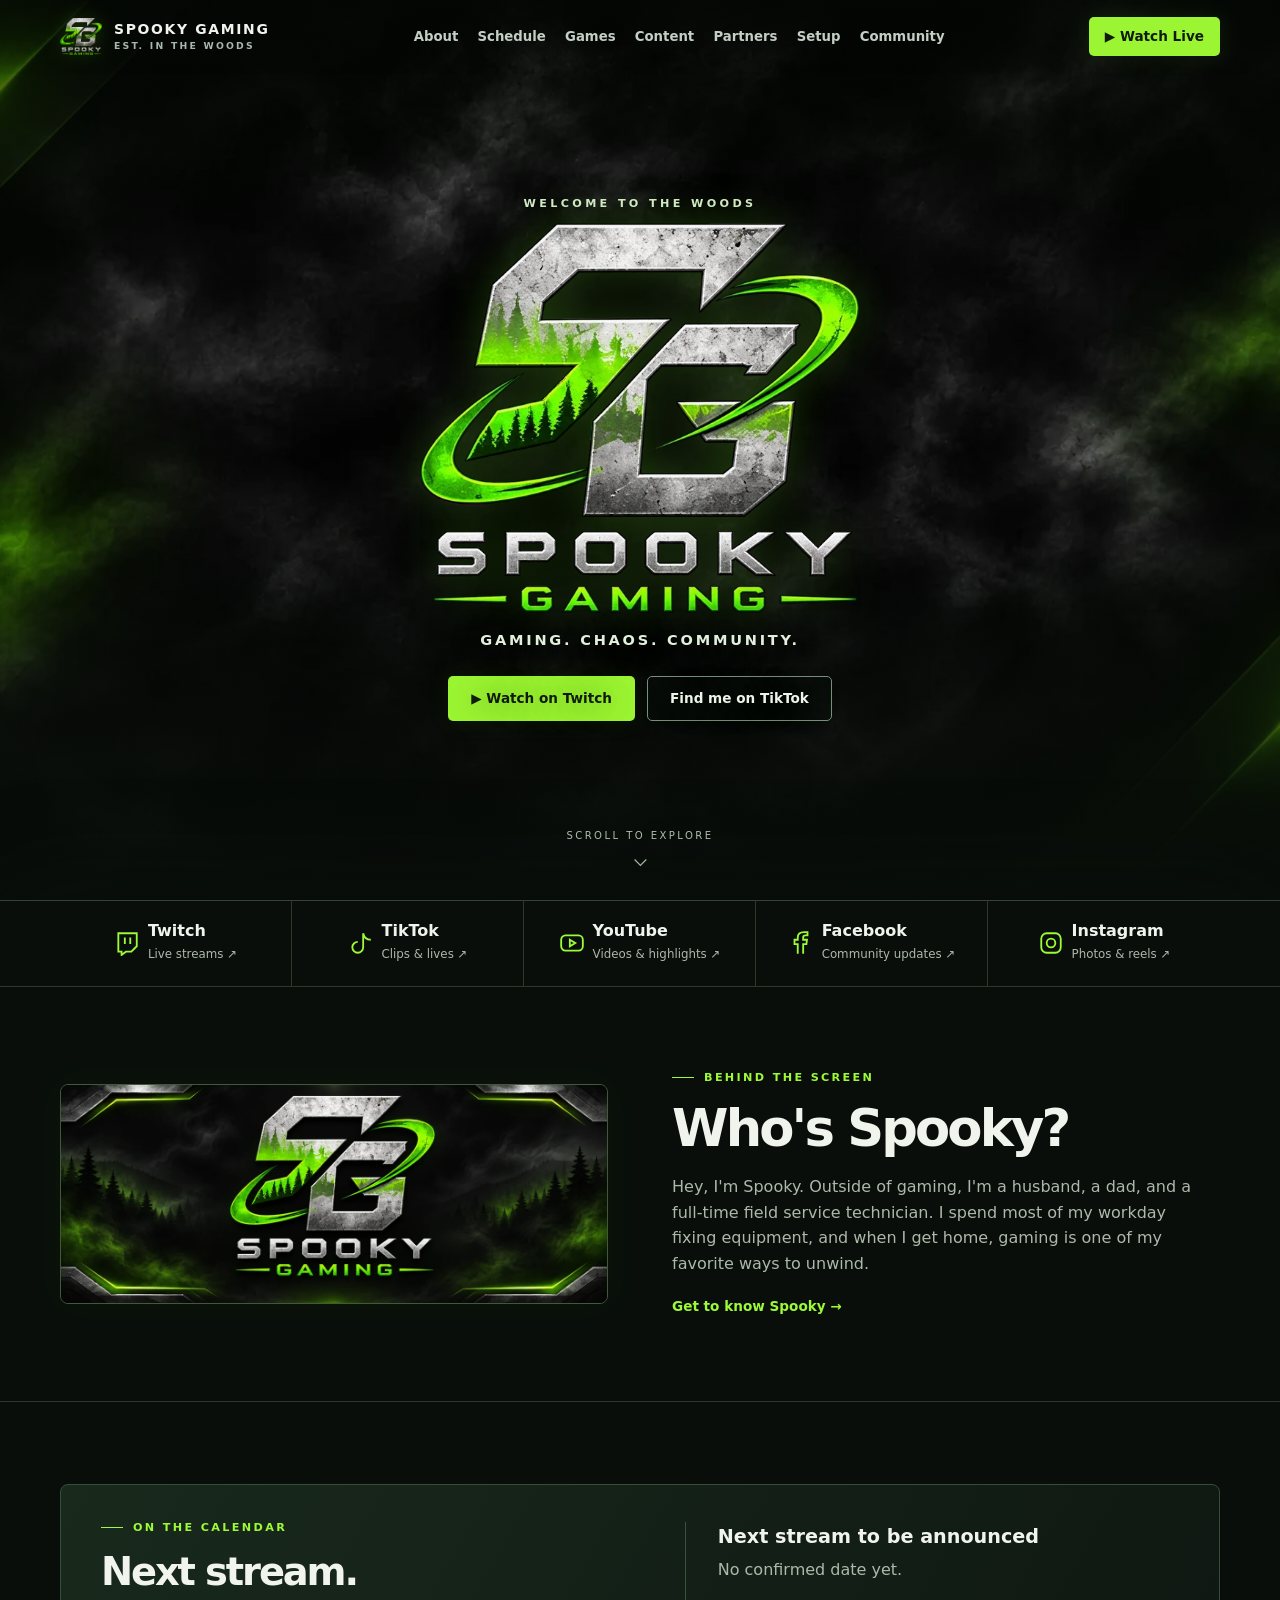
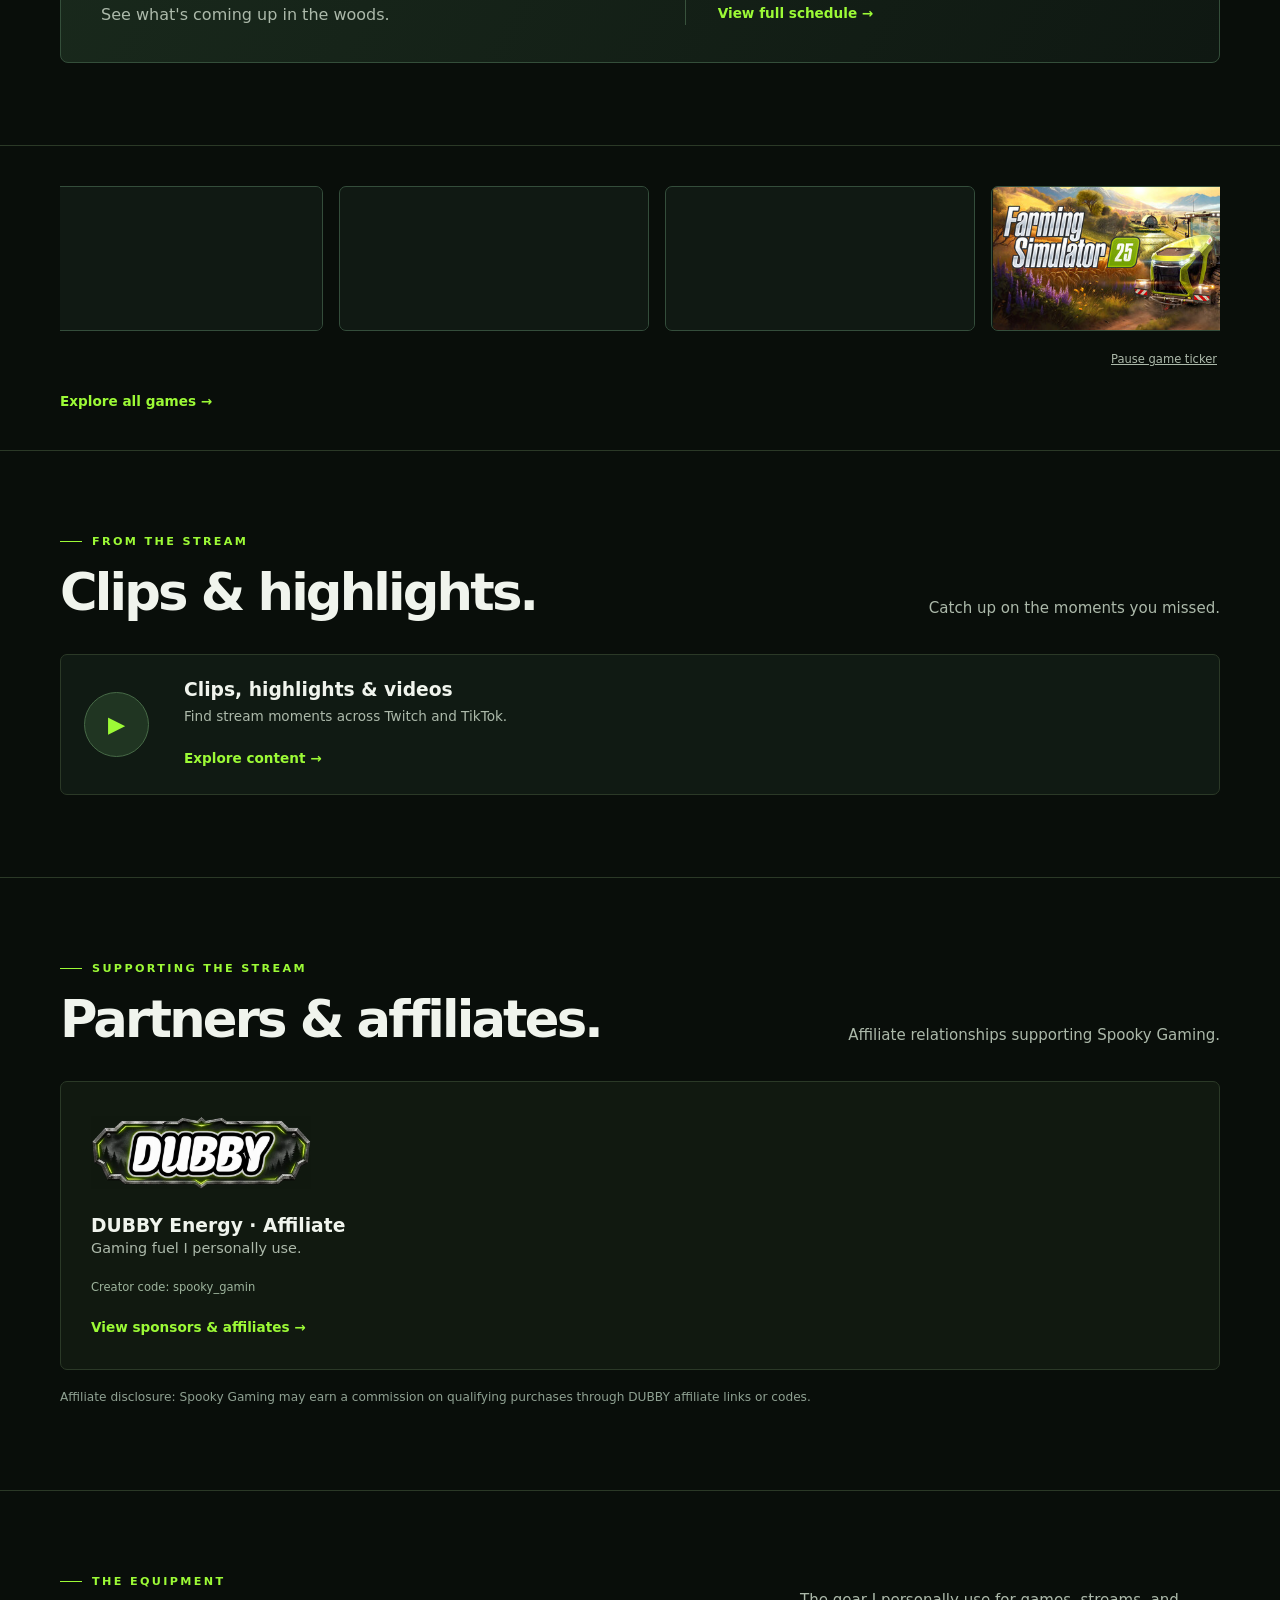
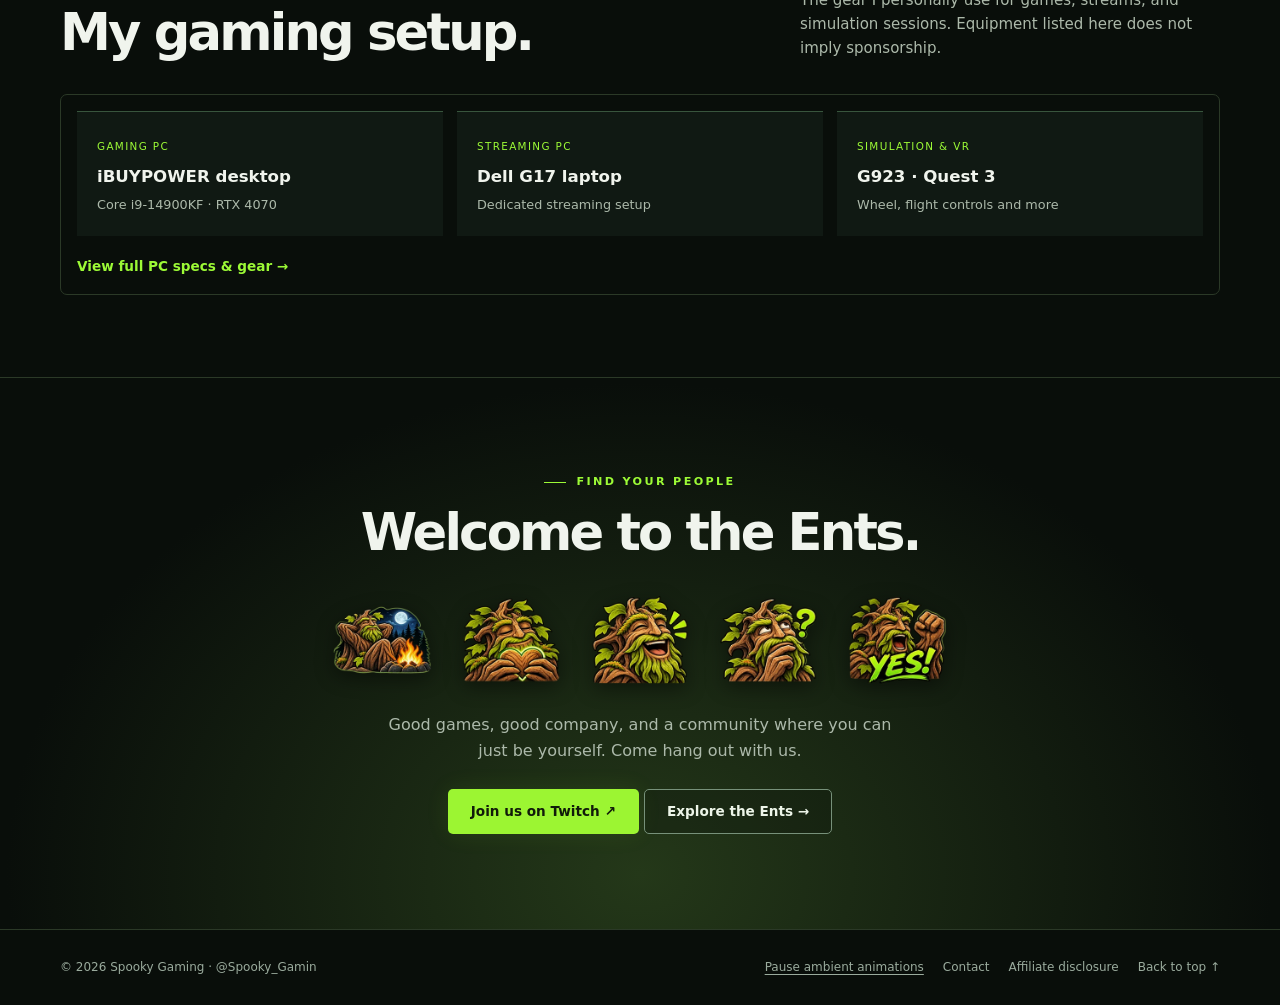
==== commit 0014df2f: "Add confirmed DUBBY creator code and Cali O' Cream affiliate links" ====
--- a/index.html
+++ b/index.html
@@ -53,7 +53,7 @@
 <section class="section" id="schedule"><a class="wrap schedule snapshot-card" href="schedule.html" aria-label="View full stream schedule"><div><div class="eyebrow">On the calendar</div><h2>Next stream.</h2><p style="margin-top:10px">See what's coming up in the woods.</p></div><div class="schedule-note"><div data-schedule="next"><strong>Next stream to be announced</strong><p>No confirmed date yet.</p></div><span class="small-link">View full schedule →</span></div></a></section>
 <section class="section" id="games" aria-label="Games I play"><div class="wrap"><div class="game-ticker" tabindex="0" aria-label="Game gallery, swipe or use arrow keys to browse"><div class="game-track" id="game-track"><div class="game-group"><a class="game-tile game-link" href="https://www.fortnite.com/" target="_blank" rel="noopener noreferrer" aria-label="Fortnite — official game page (opens in new tab)"><img src="fortnite.png?v=3.3" alt="Fortnite" decoding="async" onerror="this.hidden=true;this.nextElementSibling.hidden=false"><span hidden>Fortnite</span><span class="game-external" aria-hidden="true">↗</span></a><a class="game-tile game-link" href="https://store.steampowered.com/app/1867240/" target="_blank" rel="noopener noreferrer" aria-label="WARDOGS — official game page (opens in new tab)"><img src="IMG_4468.jpeg?v=3.3" alt="WARDOGS" decoding="async" onerror="this.hidden=true;this.nextElementSibling.hidden=false"><span hidden>WARDOGS</span><span class="game-external" aria-hidden="true">↗</span></a><a class="game-tile game-link" href="https://store.steampowered.com/app/1957780/" target="_blank" rel="noopener noreferrer" aria-label="Ghosts of Tabor — official game page (opens in new tab)"><img src="IMG_4467.png?v=3.3" alt="Ghosts of Tabor" decoding="async" onerror="this.hidden=true;this.nextElementSibling.hidden=false"><span hidden>Ghosts of Tabor</span><span class="game-external" aria-hidden="true">↗</span></a><a class="game-tile game-link" href="https://store.steampowered.com/app/2300320/" target="_blank" rel="noopener noreferrer" aria-label="Farming Simulator 25 — official game page (opens in new tab)"><img src="farming.png?v=3.3" alt="Farming Simulator 25" decoding="async" onerror="this.hidden=true;this.nextElementSibling.hidden=false"><span hidden>Farming Simulator 25</span><span class="game-external" aria-hidden="true">↗</span></a><a class="game-tile game-link" href="https://store.steampowered.com/app/1808500/" target="_blank" rel="noopener noreferrer" aria-label="ARC Raiders — official game page (opens in new tab)"><img src="000d0f4b-a3e4-496d-bccc-40f99350b8f7_rw_3840.jpg?v=3.3" alt="ARC Raiders" decoding="async" onerror="this.hidden=true;this.nextElementSibling.hidden=false"><span hidden>ARC Raiders</span><span class="game-external" aria-hidden="true">↗</span></a><a class="game-tile game-link" href="https://store.steampowered.com/app/2550530/" target="_blank" rel="noopener noreferrer" aria-label="The Legend of California — official game page (opens in new tab)"><img src="legend-of-california.png?v=3.3" alt="The Legend of California" decoding="async" onerror="this.hidden=true;this.nextElementSibling.hidden=false"><span hidden>The Legend of California</span><span class="game-external" aria-hidden="true">↗</span></a><a class="game-tile game-link" href="https://store.steampowered.com/app/270880/" target="_blank" rel="noopener noreferrer" aria-label="American Truck Simulator — official game page (opens in new tab)"><img src="ats.png?v=3.3" alt="American Truck Simulator" decoding="async" onerror="this.hidden=true;this.nextElementSibling.hidden=false"><span hidden>American Truck Simulator</span><span class="game-external" aria-hidden="true">↗</span></a><a class="game-tile game-link" href="https://store.steampowered.com/app/3240220/" target="_blank" rel="noopener noreferrer" aria-label="Grand Theft Auto V — official game page (opens in new tab)"><img src="gta-v.png?v=3.3" alt="Grand Theft Auto V" decoding="async" onerror="this.hidden=true;this.nextElementSibling.hidden=false"><span hidden>Grand Theft Auto V</span><span class="game-external" aria-hidden="true">↗</span></a><a class="game-tile game-link" href="https://store.steampowered.com/app/1153640/" target="_blank" rel="noopener noreferrer" aria-label="CHORUS — official game page (opens in new tab)"><img src="IMG_4469.jpeg?v=3.3" alt="CHORUS" decoding="async" onerror="this.hidden=true;this.nextElementSibling.hidden=false"><span hidden>CHORUS</span><span class="game-external" aria-hidden="true">↗</span></a><div class="game-tile"><img src="28FFBB68-6CD2-4329-B09B-15AFD20555CB.png?v=3.3" alt="Variety" decoding="async" onerror="this.hidden=true;this.nextElementSibling.hidden=false"><span hidden>Variety</span></div></div></div></div><button class="ticker-toggle" id="ticker-toggle" type="button" aria-pressed="false">Pause game ticker</button><a class="small-link" href="games.html">Explore all games →</a></div></section>
 <section class="section" id="content"><div class="wrap"><div class="section-head"><div><div class="eyebrow">From the stream</div><h2>Clips & highlights.</h2></div><p>Catch up on the moments you missed.</p></div><a class="video-card snapshot-card" href="content.html"><div class="play-icon" aria-hidden="true">▶</div><div><h3>Clips, highlights &amp; videos</h3><p>Find stream moments across Twitch and TikTok.</p><span class="small-link">Explore content →</span></div></a></div></section>
-<section class="section" id="partners"><div class="wrap"><div class="section-head"><div><div class="eyebrow">Supporting the stream</div><h2>Partners & affiliates.</h2></div><p>Affiliate relationships supporting Spooky Gaming.</p></div><div class="partners"><a class="partner snapshot-card" href="partners.html"><div class="wordmark partner-logo"><img class="motion-image" src="dubby.png" data-still="dubby.png" data-motion="dubby-animated.webp" alt="DUBBY" width="720" height="240" loading="lazy"></div><h3>DUBBY Energy · Affiliate</h3><p>Gaming fuel I personally use.</p><span class="placeholder">Creator discount link coming soon.</span><span class="small-link">View sponsors &amp; affiliates →</span></a></div><p class="disclosure">Affiliate disclosure: Some future links may earn Spooky Gaming a commission at no additional cost to you.</p></div></section>
+<section class="section" id="partners"><div class="wrap"><div class="section-head"><div><div class="eyebrow">Supporting the stream</div><h2>Partners & affiliates.</h2></div><p>Affiliate relationships supporting Spooky Gaming.</p></div><div class="partners"><a class="partner snapshot-card" href="partners.html"><div class="wordmark partner-logo"><img class="motion-image" src="dubby.png" data-still="dubby.png" data-motion="dubby-animated.webp" alt="DUBBY" width="720" height="240" loading="lazy"></div><h3>DUBBY Energy · Affiliate</h3><p>Gaming fuel I personally use.</p><span class="placeholder">Creator code: spooky_gamin</span><span class="small-link">View sponsors &amp; affiliates →</span></a></div><p class="disclosure">Affiliate disclosure: Spooky Gaming may earn a commission on qualifying purchases through DUBBY affiliate links or codes.</p></div></section>
 <section class="section" id="setup"><div class="wrap"><div class="section-head"><div><div class="eyebrow">The equipment</div><h2>My gaming setup.</h2></div><p>The gear I personally use for games, streams, and simulation sessions. Equipment listed here does not imply sponsorship.</p></div><a class="snapshot-card setup-preview" href="setup.html"><div class="gear-grid"><div class="gear-item"><small>Gaming PC</small><strong>iBUYPOWER desktop</strong><p>Core i9-14900KF · RTX 4070</p></div><div class="gear-item"><small>Streaming PC</small><strong>Dell G17 laptop</strong><p>Dedicated streaming setup</p></div><div class="gear-item"><small>Simulation &amp; VR</small><strong>G923 · Quest 3</strong><p>Wheel, flight controls and more</p></div></div><span class="small-link">View full PC specs &amp; gear →</span></a></div></section>
 <section class="community" id="community"><div class="eyebrow">Find your people</div><h2>Welcome to the Ents.</h2><div class="ent-row" aria-label="Spooky Gaming community emotes"><img src="ent-campfire.webp" alt="Ent by the campfire" width="256" height="256" loading="lazy"><img src="ent-heart.webp" alt="Ent making a heart" width="256" height="256" loading="lazy"><img src="ent-laugh.webp" alt="Laughing Ent" width="256" height="256" loading="lazy"><img src="ent-thinking.webp" alt="Thinking Ent" width="256" height="256" loading="lazy"><img src="ent-yes.webp" alt="Ent saying yes" width="256" height="256" loading="lazy"></div><p>Good games, good company, and a community where you can just be yourself. Come hang out with us.</p><a class="button primary" href="https://www.twitch.tv/spooky_gamin" target="_blank" rel="noopener noreferrer">Join us on Twitch ↗</a> <a class="button outline" href="community.html">Explore the Ents →</a></section>
 <footer class="footer"><div class="wrap footer-inner"><span>© 2026 Spooky Gaming · @Spooky_Gamin</span><div class="footer-links"><button id="motion-toggle" type="button" aria-pressed="false">Pause ambient animations</button><a href="partners.html#contact">Contact</a><a href="partners.html#disclosure">Affiliate disclosure</a><a href="#home">Back to top ↑</a></div></div></footer></main>
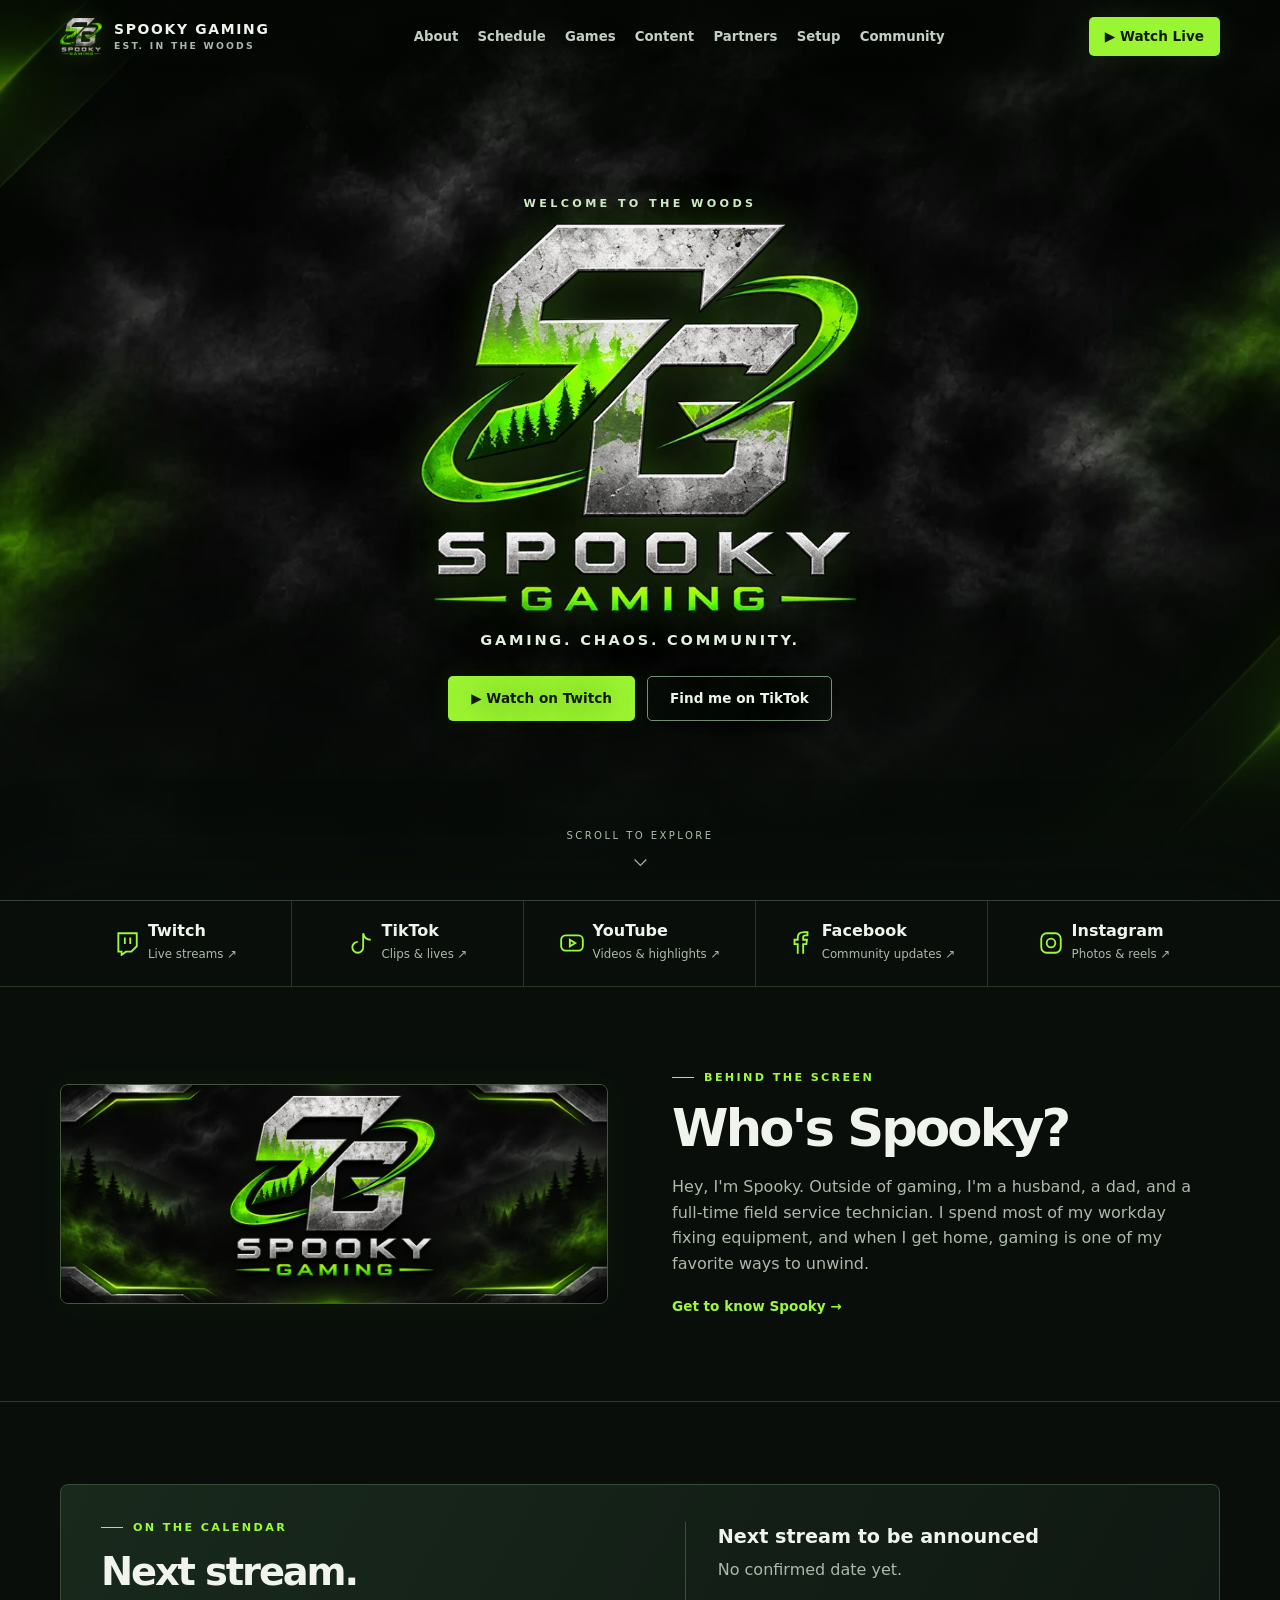
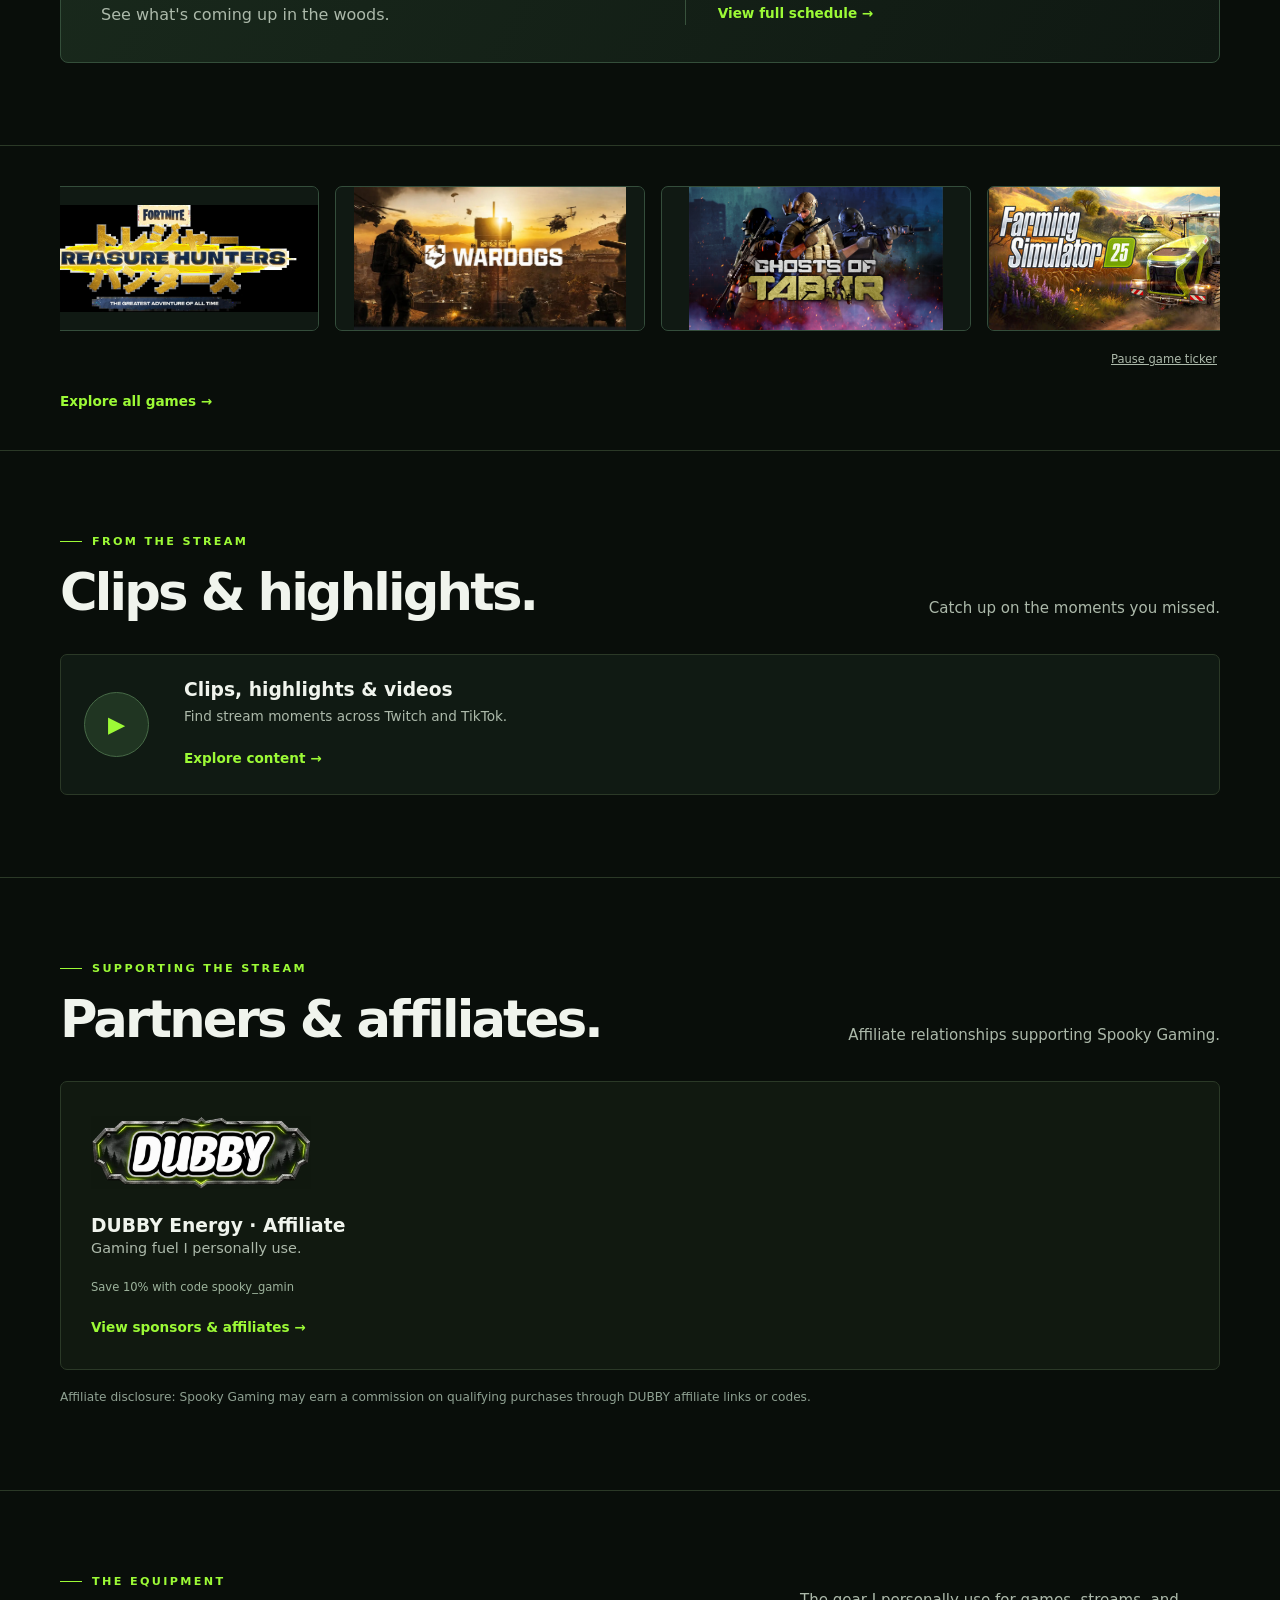
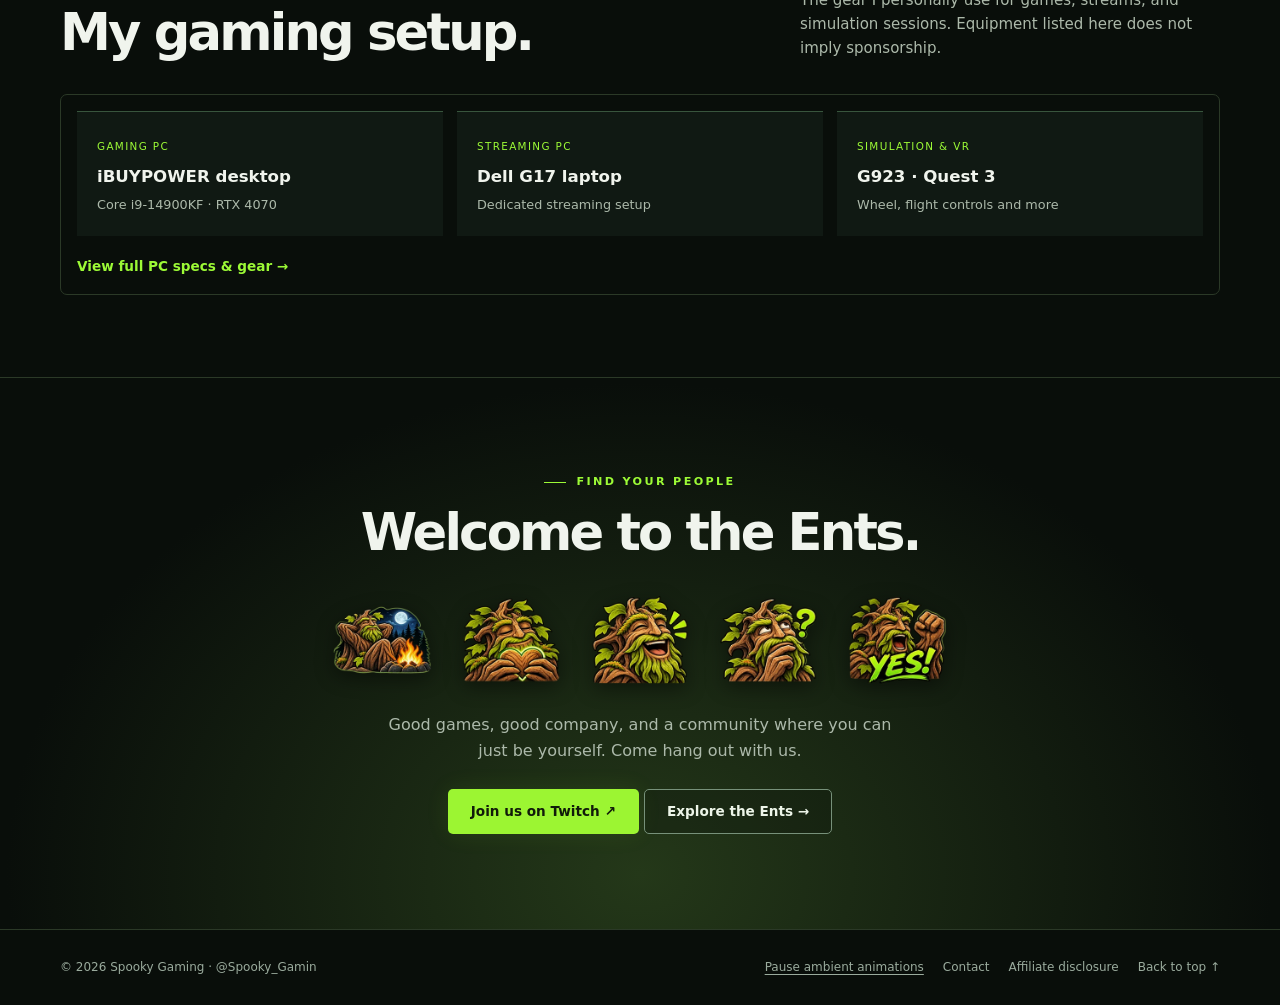
==== commit 87cd7c99: "Publish confirmed 10% DUBBY creator discount" ====
--- a/index.html
+++ b/index.html
@@ -53,7 +53,7 @@
 <section class="section" id="schedule"><a class="wrap schedule snapshot-card" href="schedule.html" aria-label="View full stream schedule"><div><div class="eyebrow">On the calendar</div><h2>Next stream.</h2><p style="margin-top:10px">See what's coming up in the woods.</p></div><div class="schedule-note"><div data-schedule="next"><strong>Next stream to be announced</strong><p>No confirmed date yet.</p></div><span class="small-link">View full schedule →</span></div></a></section>
 <section class="section" id="games" aria-label="Games I play"><div class="wrap"><div class="game-ticker" tabindex="0" aria-label="Game gallery, swipe or use arrow keys to browse"><div class="game-track" id="game-track"><div class="game-group"><a class="game-tile game-link" href="https://www.fortnite.com/" target="_blank" rel="noopener noreferrer" aria-label="Fortnite — official game page (opens in new tab)"><img src="fortnite.png?v=3.3" alt="Fortnite" decoding="async" onerror="this.hidden=true;this.nextElementSibling.hidden=false"><span hidden>Fortnite</span><span class="game-external" aria-hidden="true">↗</span></a><a class="game-tile game-link" href="https://store.steampowered.com/app/1867240/" target="_blank" rel="noopener noreferrer" aria-label="WARDOGS — official game page (opens in new tab)"><img src="IMG_4468.jpeg?v=3.3" alt="WARDOGS" decoding="async" onerror="this.hidden=true;this.nextElementSibling.hidden=false"><span hidden>WARDOGS</span><span class="game-external" aria-hidden="true">↗</span></a><a class="game-tile game-link" href="https://store.steampowered.com/app/1957780/" target="_blank" rel="noopener noreferrer" aria-label="Ghosts of Tabor — official game page (opens in new tab)"><img src="IMG_4467.png?v=3.3" alt="Ghosts of Tabor" decoding="async" onerror="this.hidden=true;this.nextElementSibling.hidden=false"><span hidden>Ghosts of Tabor</span><span class="game-external" aria-hidden="true">↗</span></a><a class="game-tile game-link" href="https://store.steampowered.com/app/2300320/" target="_blank" rel="noopener noreferrer" aria-label="Farming Simulator 25 — official game page (opens in new tab)"><img src="farming.png?v=3.3" alt="Farming Simulator 25" decoding="async" onerror="this.hidden=true;this.nextElementSibling.hidden=false"><span hidden>Farming Simulator 25</span><span class="game-external" aria-hidden="true">↗</span></a><a class="game-tile game-link" href="https://store.steampowered.com/app/1808500/" target="_blank" rel="noopener noreferrer" aria-label="ARC Raiders — official game page (opens in new tab)"><img src="000d0f4b-a3e4-496d-bccc-40f99350b8f7_rw_3840.jpg?v=3.3" alt="ARC Raiders" decoding="async" onerror="this.hidden=true;this.nextElementSibling.hidden=false"><span hidden>ARC Raiders</span><span class="game-external" aria-hidden="true">↗</span></a><a class="game-tile game-link" href="https://store.steampowered.com/app/2550530/" target="_blank" rel="noopener noreferrer" aria-label="The Legend of California — official game page (opens in new tab)"><img src="legend-of-california.png?v=3.3" alt="The Legend of California" decoding="async" onerror="this.hidden=true;this.nextElementSibling.hidden=false"><span hidden>The Legend of California</span><span class="game-external" aria-hidden="true">↗</span></a><a class="game-tile game-link" href="https://store.steampowered.com/app/270880/" target="_blank" rel="noopener noreferrer" aria-label="American Truck Simulator — official game page (opens in new tab)"><img src="ats.png?v=3.3" alt="American Truck Simulator" decoding="async" onerror="this.hidden=true;this.nextElementSibling.hidden=false"><span hidden>American Truck Simulator</span><span class="game-external" aria-hidden="true">↗</span></a><a class="game-tile game-link" href="https://store.steampowered.com/app/3240220/" target="_blank" rel="noopener noreferrer" aria-label="Grand Theft Auto V — official game page (opens in new tab)"><img src="gta-v.png?v=3.3" alt="Grand Theft Auto V" decoding="async" onerror="this.hidden=true;this.nextElementSibling.hidden=false"><span hidden>Grand Theft Auto V</span><span class="game-external" aria-hidden="true">↗</span></a><a class="game-tile game-link" href="https://store.steampowered.com/app/1153640/" target="_blank" rel="noopener noreferrer" aria-label="CHORUS — official game page (opens in new tab)"><img src="IMG_4469.jpeg?v=3.3" alt="CHORUS" decoding="async" onerror="this.hidden=true;this.nextElementSibling.hidden=false"><span hidden>CHORUS</span><span class="game-external" aria-hidden="true">↗</span></a><div class="game-tile"><img src="28FFBB68-6CD2-4329-B09B-15AFD20555CB.png?v=3.3" alt="Variety" decoding="async" onerror="this.hidden=true;this.nextElementSibling.hidden=false"><span hidden>Variety</span></div></div></div></div><button class="ticker-toggle" id="ticker-toggle" type="button" aria-pressed="false">Pause game ticker</button><a class="small-link" href="games.html">Explore all games →</a></div></section>
 <section class="section" id="content"><div class="wrap"><div class="section-head"><div><div class="eyebrow">From the stream</div><h2>Clips & highlights.</h2></div><p>Catch up on the moments you missed.</p></div><a class="video-card snapshot-card" href="content.html"><div class="play-icon" aria-hidden="true">▶</div><div><h3>Clips, highlights &amp; videos</h3><p>Find stream moments across Twitch and TikTok.</p><span class="small-link">Explore content →</span></div></a></div></section>
-<section class="section" id="partners"><div class="wrap"><div class="section-head"><div><div class="eyebrow">Supporting the stream</div><h2>Partners & affiliates.</h2></div><p>Affiliate relationships supporting Spooky Gaming.</p></div><div class="partners"><a class="partner snapshot-card" href="partners.html"><div class="wordmark partner-logo"><img class="motion-image" src="dubby.png" data-still="dubby.png" data-motion="dubby-animated.webp" alt="DUBBY" width="720" height="240" loading="lazy"></div><h3>DUBBY Energy · Affiliate</h3><p>Gaming fuel I personally use.</p><span class="placeholder">Creator code: spooky_gamin</span><span class="small-link">View sponsors &amp; affiliates →</span></a></div><p class="disclosure">Affiliate disclosure: Spooky Gaming may earn a commission on qualifying purchases through DUBBY affiliate links or codes.</p></div></section>
+<section class="section" id="partners"><div class="wrap"><div class="section-head"><div><div class="eyebrow">Supporting the stream</div><h2>Partners & affiliates.</h2></div><p>Affiliate relationships supporting Spooky Gaming.</p></div><div class="partners"><a class="partner snapshot-card" href="partners.html"><div class="wordmark partner-logo"><img class="motion-image" src="dubby.png" data-still="dubby.png" data-motion="dubby-animated.webp" alt="DUBBY" width="720" height="240" loading="lazy"></div><h3>DUBBY Energy · Affiliate</h3><p>Gaming fuel I personally use.</p><span class="placeholder">Save 10% with code spooky_gamin</span><span class="small-link">View sponsors &amp; affiliates →</span></a></div><p class="disclosure">Affiliate disclosure: Spooky Gaming may earn a commission on qualifying purchases through DUBBY affiliate links or codes.</p></div></section>
 <section class="section" id="setup"><div class="wrap"><div class="section-head"><div><div class="eyebrow">The equipment</div><h2>My gaming setup.</h2></div><p>The gear I personally use for games, streams, and simulation sessions. Equipment listed here does not imply sponsorship.</p></div><a class="snapshot-card setup-preview" href="setup.html"><div class="gear-grid"><div class="gear-item"><small>Gaming PC</small><strong>iBUYPOWER desktop</strong><p>Core i9-14900KF · RTX 4070</p></div><div class="gear-item"><small>Streaming PC</small><strong>Dell G17 laptop</strong><p>Dedicated streaming setup</p></div><div class="gear-item"><small>Simulation &amp; VR</small><strong>G923 · Quest 3</strong><p>Wheel, flight controls and more</p></div></div><span class="small-link">View full PC specs &amp; gear →</span></a></div></section>
 <section class="community" id="community"><div class="eyebrow">Find your people</div><h2>Welcome to the Ents.</h2><div class="ent-row" aria-label="Spooky Gaming community emotes"><img src="ent-campfire.webp" alt="Ent by the campfire" width="256" height="256" loading="lazy"><img src="ent-heart.webp" alt="Ent making a heart" width="256" height="256" loading="lazy"><img src="ent-laugh.webp" alt="Laughing Ent" width="256" height="256" loading="lazy"><img src="ent-thinking.webp" alt="Thinking Ent" width="256" height="256" loading="lazy"><img src="ent-yes.webp" alt="Ent saying yes" width="256" height="256" loading="lazy"></div><p>Good games, good company, and a community where you can just be yourself. Come hang out with us.</p><a class="button primary" href="https://www.twitch.tv/spooky_gamin" target="_blank" rel="noopener noreferrer">Join us on Twitch ↗</a> <a class="button outline" href="community.html">Explore the Ents →</a></section>
 <footer class="footer"><div class="wrap footer-inner"><span>© 2026 Spooky Gaming · @Spooky_Gamin</span><div class="footer-links"><button id="motion-toggle" type="button" aria-pressed="false">Pause ambient animations</button><a href="partners.html#contact">Contact</a><a href="partners.html#disclosure">Affiliate disclosure</a><a href="#home">Back to top ↑</a></div></div></footer></main>
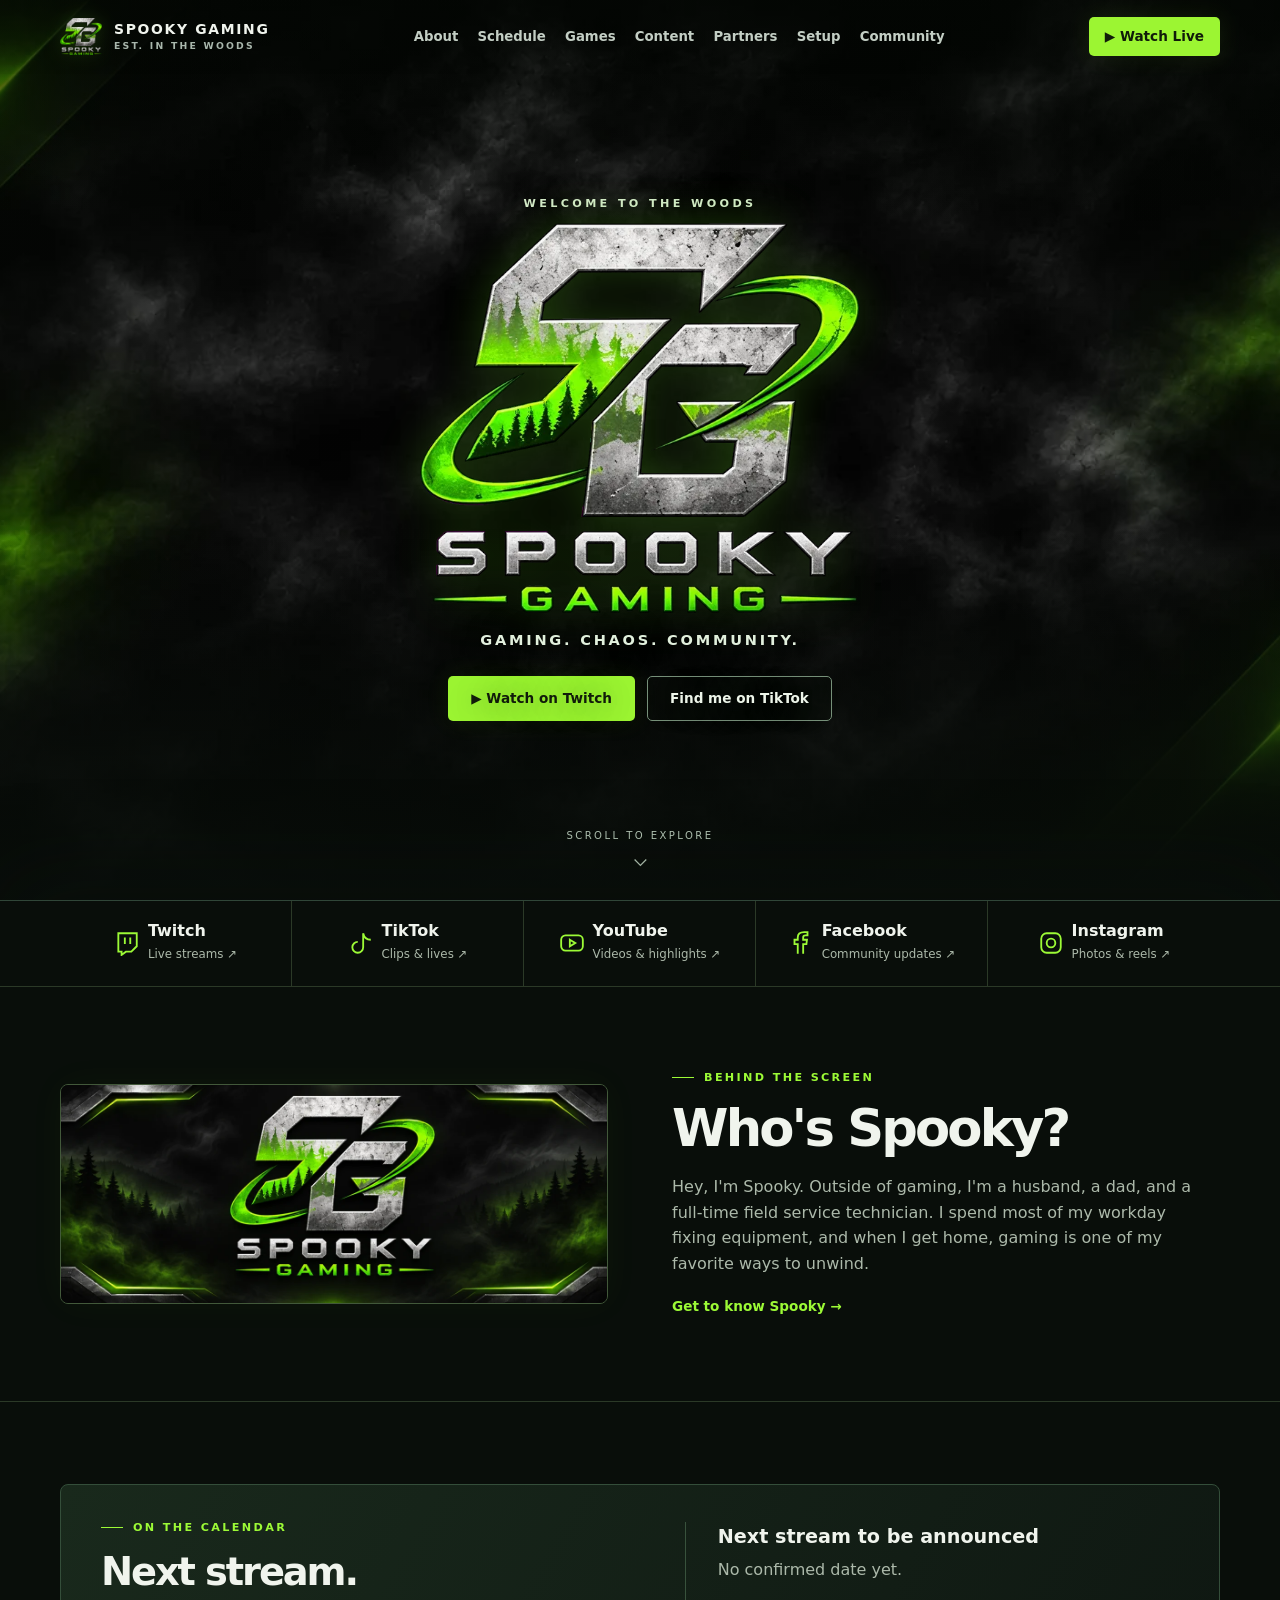
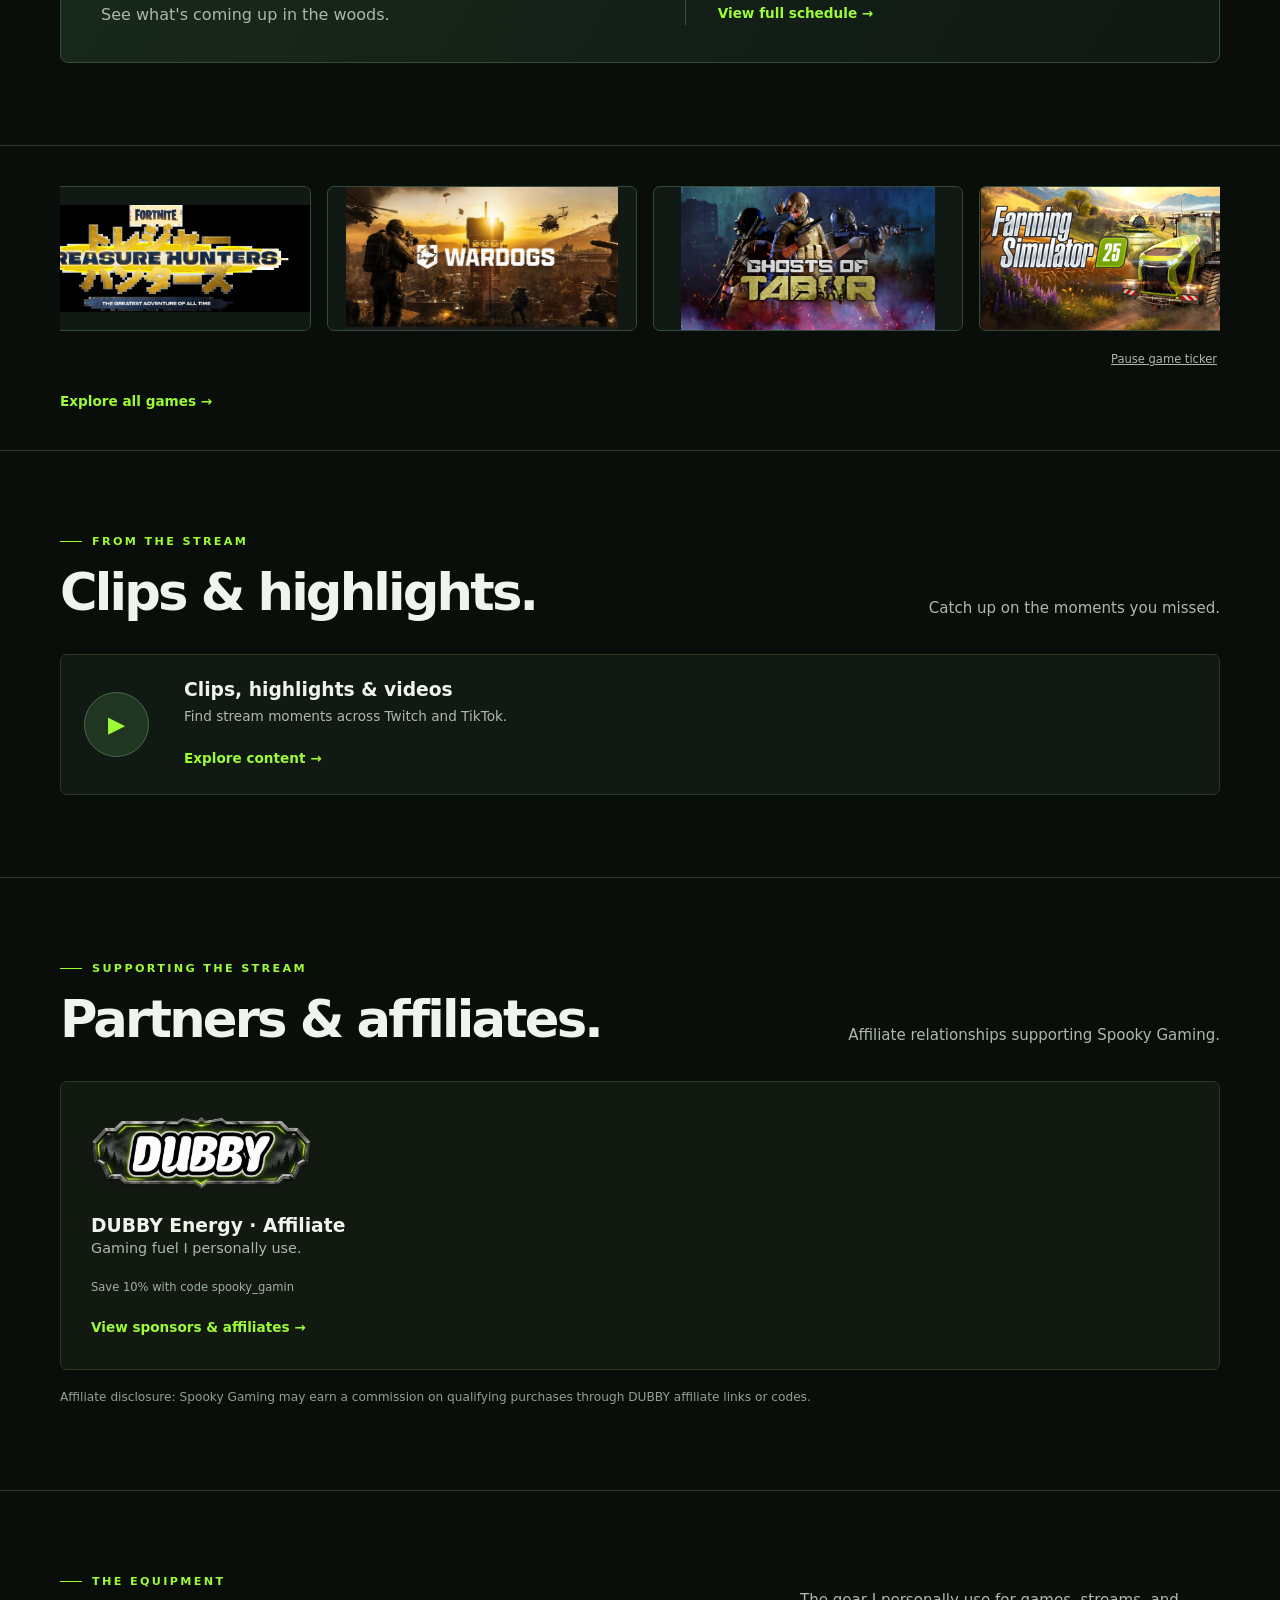
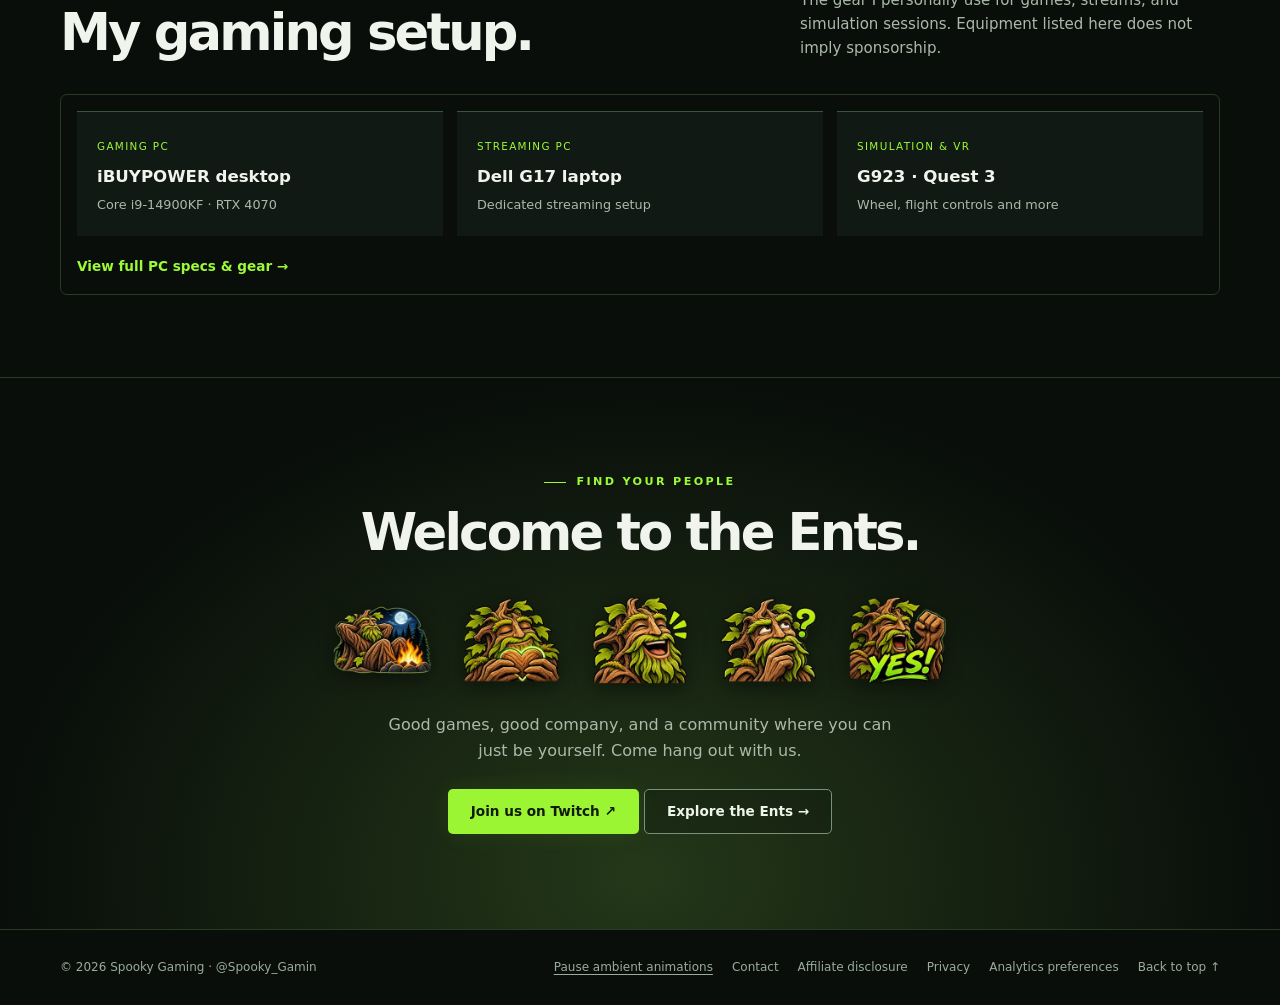
==== commit aae5ddf7: "Add shared analytics and privacy controls" ====
--- a/index.html
+++ b/index.html
@@ -42,7 +42,7 @@
 .snapshot-card{transition:border-color .2s,box-shadow .2s;cursor:pointer}.snapshot-card:hover,.snapshot-card:focus-visible{border-color:var(--green);box-shadow:0 0 18px #9cfa3615}.setup-preview{display:block;border:1px solid var(--line);border-radius:7px;padding:16px}.nav-links{gap:clamp(12px,1.5vw,24px)}@media(min-width:651px) and (max-width:950px){.nav-links{gap:9px}.nav-links a{font-size:.72rem}.nav{gap:10px}}@media(max-width:790px){.nav-links{display:none;position:absolute;top:var(--header);left:0;right:0;background:#101b14;border-bottom:1px solid var(--line);padding:20px;flex-direction:column;align-items:stretch;gap:0}.nav-links.open{display:flex}.nav-links a{padding:12px;font-size:.92rem}.menu-toggle{display:block;order:3}.nav-live{margin-left:auto}}
 .social-grid{grid-template-columns:repeat(5,minmax(0,1fr))}.social-item{padding:20px 8px;gap:8px}.social-item svg{flex:none}@media(max-width:650px){.social-grid{grid-template-columns:repeat(3,minmax(0,1fr))}.social-item{border-bottom:1px solid var(--line)}}
 </style>
-</head>
+<script src="analytics-config.js" defer></script><script src="analytics.js" defer></script></head>
 <body>
 <a class="skip" href="#main">Skip to content</a>
 <svg xmlns="http://www.w3.org/2000/svg" width="0" height="0" style="position:absolute" aria-hidden="true"><defs><symbol id="tree-mark" viewBox="0 0 60 66"><path d="M30 2 15 23h8L9 40h12L3 56h23v8h8v-8h23L39 40h12L37 23h8Z" fill="none" stroke="currentColor" stroke-width="3" stroke-linejoin="round"/><path d="M30 12v48" stroke="currentColor" stroke-width="1.7" opacity=".75"/></symbol><symbol id="pine" viewBox="-50 0 100 200" overflow="visible"><path fill="currentColor" d="M0 0-12 28l7-3-20 34 12-5-25 37 15-6-26 39 17-8-18 28 44-12v68H6v-68l44 12-18-28 17 8-26-39 15 6-25-37 12 5L5 25l7 3Z"/></symbol></defs></svg>
@@ -56,7 +56,7 @@
 <section class="section" id="partners"><div class="wrap"><div class="section-head"><div><div class="eyebrow">Supporting the stream</div><h2>Partners & affiliates.</h2></div><p>Affiliate relationships supporting Spooky Gaming.</p></div><div class="partners"><a class="partner snapshot-card" href="partners.html"><div class="wordmark partner-logo"><img class="motion-image" src="dubby.png" data-still="dubby.png" data-motion="dubby-animated.webp" alt="DUBBY" width="720" height="240" loading="lazy"></div><h3>DUBBY Energy · Affiliate</h3><p>Gaming fuel I personally use.</p><span class="placeholder">Save 10% with code spooky_gamin</span><span class="small-link">View sponsors &amp; affiliates →</span></a></div><p class="disclosure">Affiliate disclosure: Spooky Gaming may earn a commission on qualifying purchases through DUBBY affiliate links or codes.</p></div></section>
 <section class="section" id="setup"><div class="wrap"><div class="section-head"><div><div class="eyebrow">The equipment</div><h2>My gaming setup.</h2></div><p>The gear I personally use for games, streams, and simulation sessions. Equipment listed here does not imply sponsorship.</p></div><a class="snapshot-card setup-preview" href="setup.html"><div class="gear-grid"><div class="gear-item"><small>Gaming PC</small><strong>iBUYPOWER desktop</strong><p>Core i9-14900KF · RTX 4070</p></div><div class="gear-item"><small>Streaming PC</small><strong>Dell G17 laptop</strong><p>Dedicated streaming setup</p></div><div class="gear-item"><small>Simulation &amp; VR</small><strong>G923 · Quest 3</strong><p>Wheel, flight controls and more</p></div></div><span class="small-link">View full PC specs &amp; gear →</span></a></div></section>
 <section class="community" id="community"><div class="eyebrow">Find your people</div><h2>Welcome to the Ents.</h2><div class="ent-row" aria-label="Spooky Gaming community emotes"><img src="ent-campfire.webp" alt="Ent by the campfire" width="256" height="256" loading="lazy"><img src="ent-heart.webp" alt="Ent making a heart" width="256" height="256" loading="lazy"><img src="ent-laugh.webp" alt="Laughing Ent" width="256" height="256" loading="lazy"><img src="ent-thinking.webp" alt="Thinking Ent" width="256" height="256" loading="lazy"><img src="ent-yes.webp" alt="Ent saying yes" width="256" height="256" loading="lazy"></div><p>Good games, good company, and a community where you can just be yourself. Come hang out with us.</p><a class="button primary" href="https://www.twitch.tv/spooky_gamin" target="_blank" rel="noopener noreferrer">Join us on Twitch ↗</a> <a class="button outline" href="community.html">Explore the Ents →</a></section>
-<footer class="footer"><div class="wrap footer-inner"><span>© 2026 Spooky Gaming · @Spooky_Gamin</span><div class="footer-links"><button id="motion-toggle" type="button" aria-pressed="false">Pause ambient animations</button><a href="partners.html#contact">Contact</a><a href="partners.html#disclosure">Affiliate disclosure</a><a href="#home">Back to top ↑</a></div></div></footer></main>
+<footer class="footer"><div class="wrap footer-inner"><span>© 2026 Spooky Gaming · @Spooky_Gamin</span><div class="footer-links"><button id="motion-toggle" type="button" aria-pressed="false">Pause ambient animations</button><a href="partners.html#contact">Contact</a><a href="partners.html#disclosure">Affiliate disclosure</a><a href="privacy.html">Privacy</a><a href="privacy.html" data-analytics-settings>Analytics preferences</a><a href="#home">Back to top ↑</a></div></div></footer></main>
 <script>
 (()=>{const hero=document.getElementById('hero'),space=document.querySelector('.hero-space'),header=document.getElementById('header'),reduce=matchMedia('(prefers-reduced-motion: reduce)');let queued=false;function update(){const y=Math.max(0,window.scrollY),h=space.offsetHeight,p=Math.min(1,y/(h*.82)),nav=Math.min(1,y/240);header.style.setProperty('--nav-alpha',(.04+nav*.90).toFixed(3));header.style.setProperty('--nav-border',(nav*.17).toFixed(3));header.style.setProperty('--nav-blur',`${nav*14}px`);if(!reduce.matches){hero.style.opacity=String(Math.max(0,1-p*1.06));hero.style.transform=`translateY(${-y*.36}px)`;hero.inert=p>.94;hero.style.visibility=p>=1?'hidden':'visible'}else{hero.style.opacity='';hero.style.transform='';hero.style.visibility='';hero.inert=false}queued=false}function queue(){if(!queued){queued=true;requestAnimationFrame(update)}}window.addEventListener('scroll',queue,{passive:true});window.addEventListener('resize',queue);reduce.addEventListener?.('change',queue);update();const menu=document.querySelector('.menu-toggle'),links=document.getElementById('nav-links');function close(){links.classList.remove('open');menu.setAttribute('aria-expanded','false')}menu.addEventListener('click',()=>{const open=links.classList.toggle('open');menu.setAttribute('aria-expanded',String(open))});links.addEventListener('click',e=>{if(e.target.closest('a'))close()});document.addEventListener('keydown',e=>{if(e.key==='Escape'&&links.classList.contains('open')){close();menu.focus()}})})();
 </script>
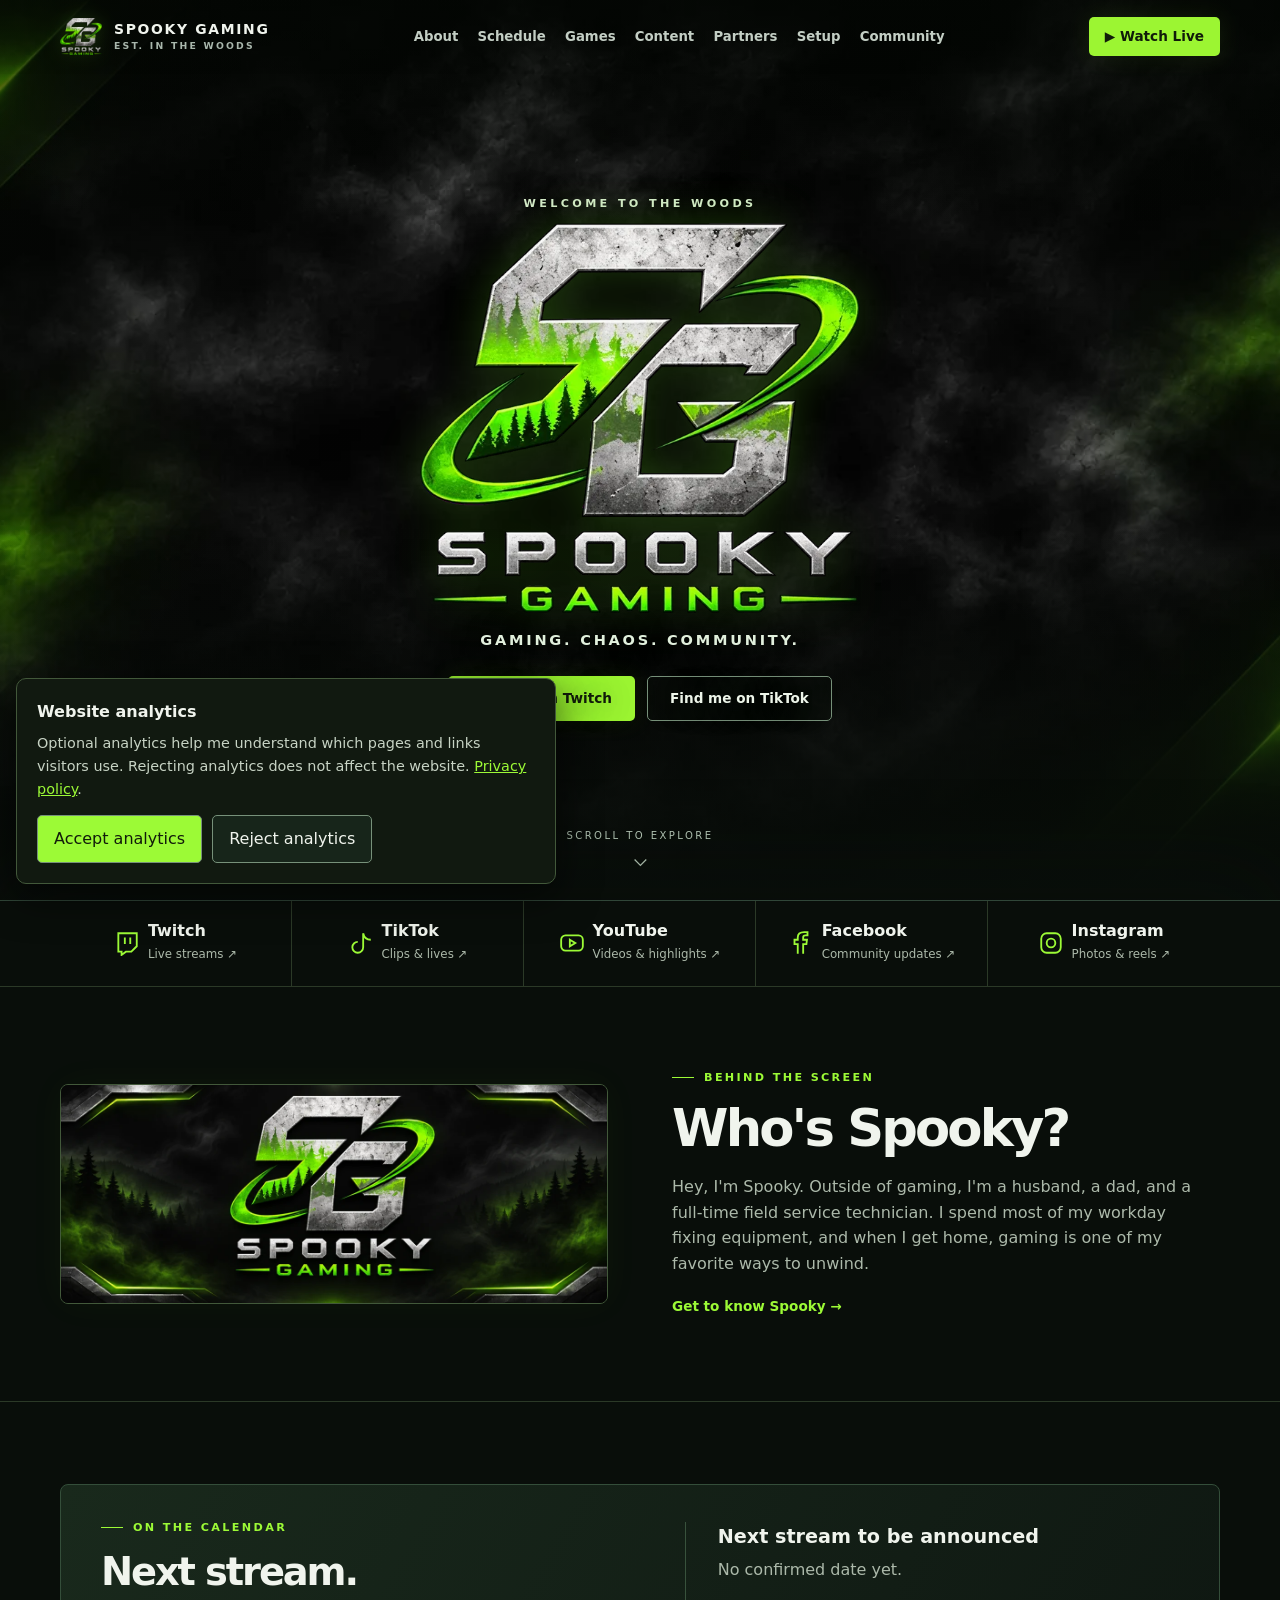
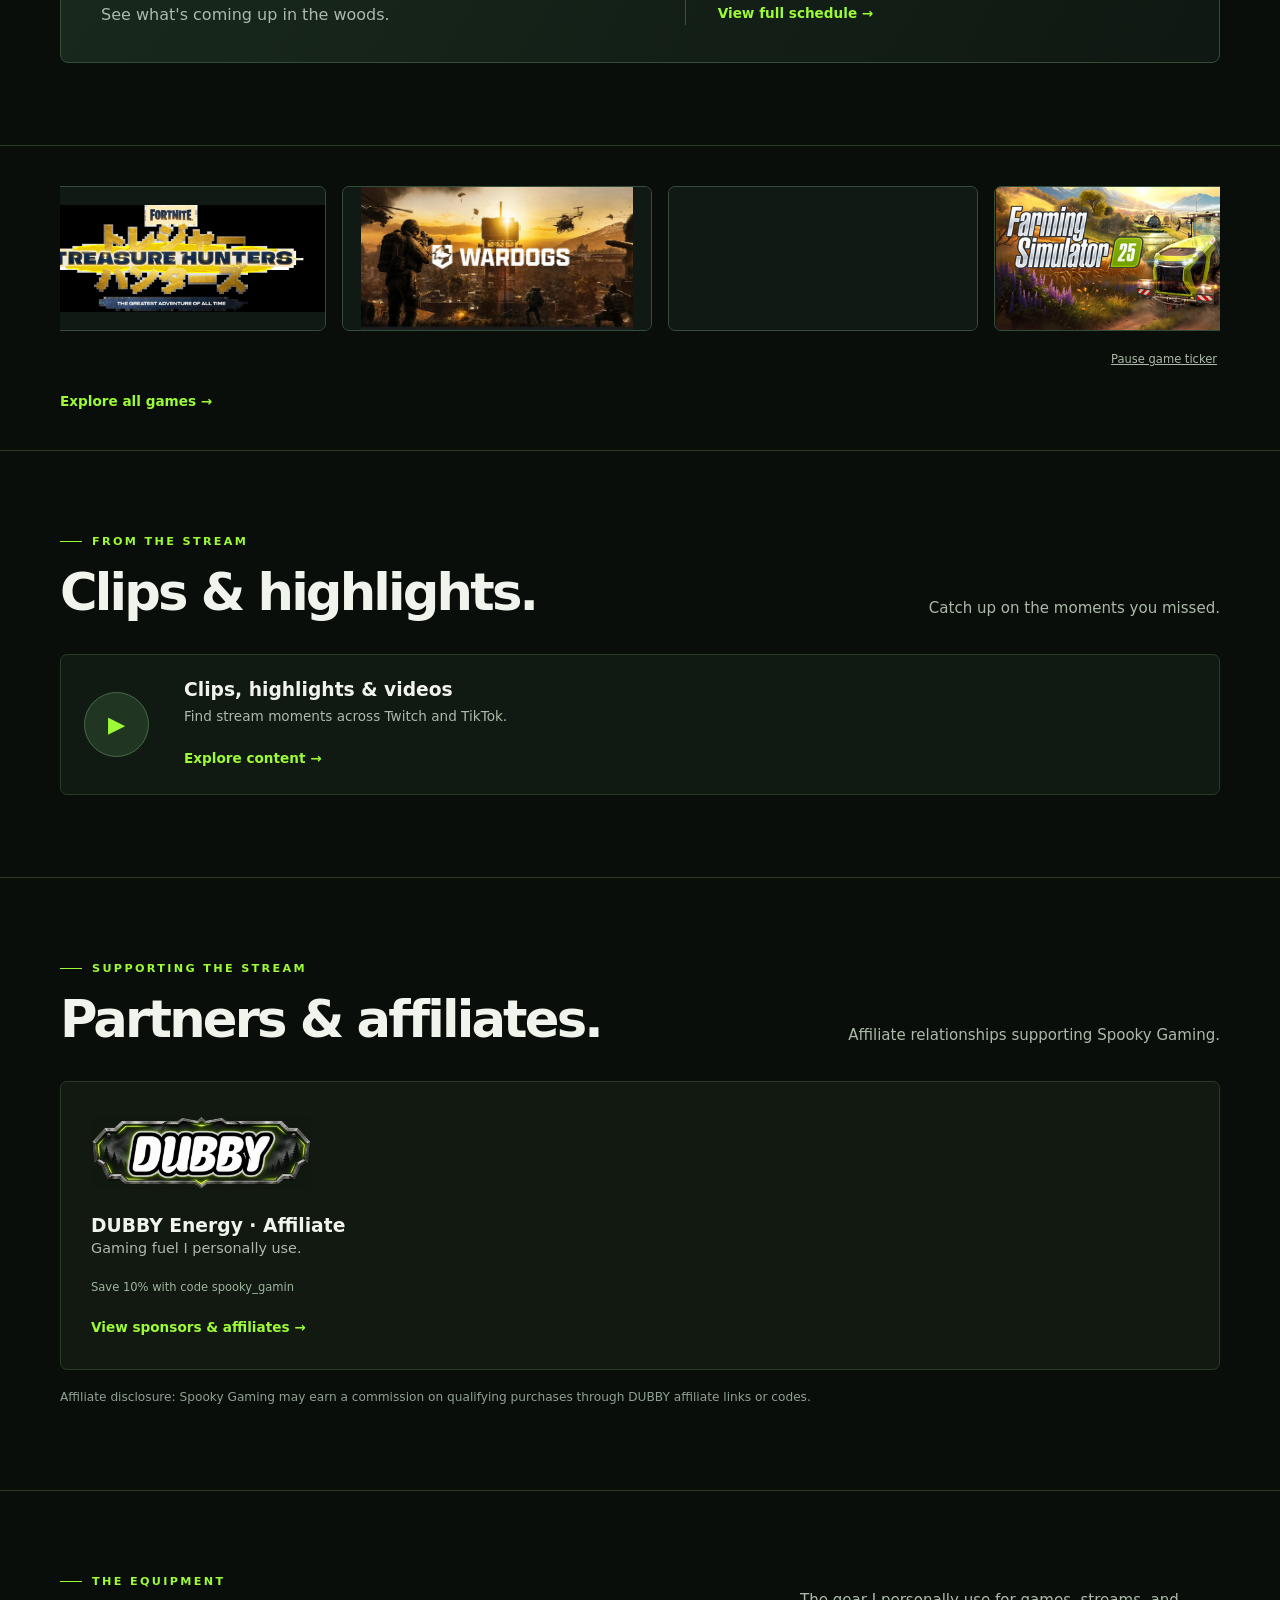
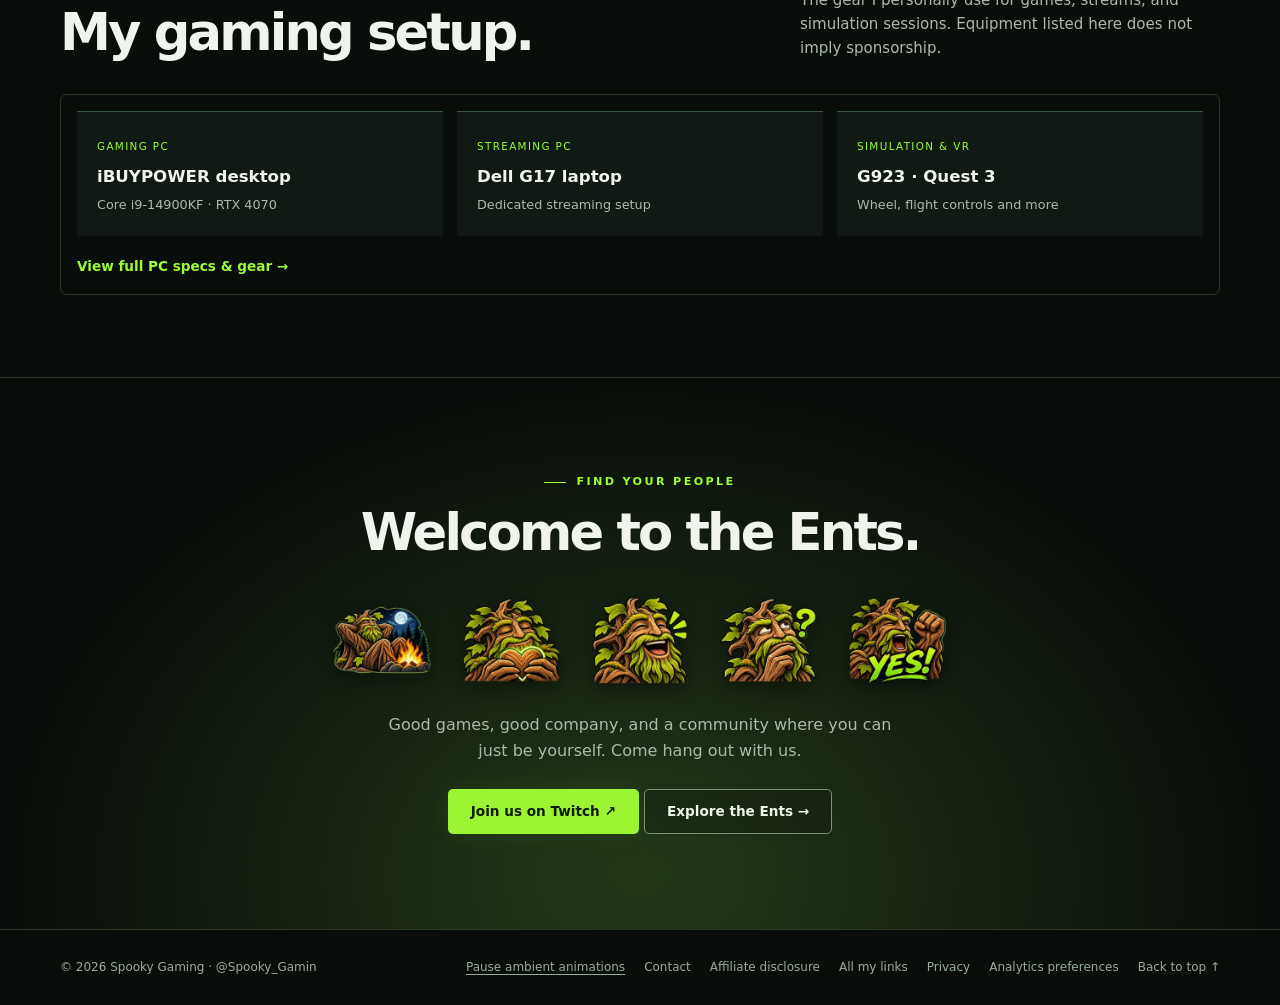
==== commit 8fdb2bf3: "Link to new bio page from homepage footer" ====
--- a/index.html
+++ b/index.html
@@ -56,7 +56,7 @@
 <section class="section" id="partners"><div class="wrap"><div class="section-head"><div><div class="eyebrow">Supporting the stream</div><h2>Partners & affiliates.</h2></div><p>Affiliate relationships supporting Spooky Gaming.</p></div><div class="partners"><a class="partner snapshot-card" href="partners.html"><div class="wordmark partner-logo"><img class="motion-image" src="dubby.png" data-still="dubby.png" data-motion="dubby-animated.webp" alt="DUBBY" width="720" height="240" loading="lazy"></div><h3>DUBBY Energy · Affiliate</h3><p>Gaming fuel I personally use.</p><span class="placeholder">Save 10% with code spooky_gamin</span><span class="small-link">View sponsors &amp; affiliates →</span></a></div><p class="disclosure">Affiliate disclosure: Spooky Gaming may earn a commission on qualifying purchases through DUBBY affiliate links or codes.</p></div></section>
 <section class="section" id="setup"><div class="wrap"><div class="section-head"><div><div class="eyebrow">The equipment</div><h2>My gaming setup.</h2></div><p>The gear I personally use for games, streams, and simulation sessions. Equipment listed here does not imply sponsorship.</p></div><a class="snapshot-card setup-preview" href="setup.html"><div class="gear-grid"><div class="gear-item"><small>Gaming PC</small><strong>iBUYPOWER desktop</strong><p>Core i9-14900KF · RTX 4070</p></div><div class="gear-item"><small>Streaming PC</small><strong>Dell G17 laptop</strong><p>Dedicated streaming setup</p></div><div class="gear-item"><small>Simulation &amp; VR</small><strong>G923 · Quest 3</strong><p>Wheel, flight controls and more</p></div></div><span class="small-link">View full PC specs &amp; gear →</span></a></div></section>
 <section class="community" id="community"><div class="eyebrow">Find your people</div><h2>Welcome to the Ents.</h2><div class="ent-row" aria-label="Spooky Gaming community emotes"><img src="ent-campfire.webp" alt="Ent by the campfire" width="256" height="256" loading="lazy"><img src="ent-heart.webp" alt="Ent making a heart" width="256" height="256" loading="lazy"><img src="ent-laugh.webp" alt="Laughing Ent" width="256" height="256" loading="lazy"><img src="ent-thinking.webp" alt="Thinking Ent" width="256" height="256" loading="lazy"><img src="ent-yes.webp" alt="Ent saying yes" width="256" height="256" loading="lazy"></div><p>Good games, good company, and a community where you can just be yourself. Come hang out with us.</p><a class="button primary" href="https://www.twitch.tv/spooky_gamin" target="_blank" rel="noopener noreferrer">Join us on Twitch ↗</a> <a class="button outline" href="community.html">Explore the Ents →</a></section>
-<footer class="footer"><div class="wrap footer-inner"><span>© 2026 Spooky Gaming · @Spooky_Gamin</span><div class="footer-links"><button id="motion-toggle" type="button" aria-pressed="false">Pause ambient animations</button><a href="partners.html#contact">Contact</a><a href="partners.html#disclosure">Affiliate disclosure</a><a href="privacy.html">Privacy</a><a href="privacy.html" data-analytics-settings>Analytics preferences</a><a href="#home">Back to top ↑</a></div></div></footer></main>
+<footer class="footer"><div class="wrap footer-inner"><span>© 2026 Spooky Gaming · @Spooky_Gamin</span><div class="footer-links"><button id="motion-toggle" type="button" aria-pressed="false">Pause ambient animations</button><a href="partners.html#contact">Contact</a><a href="partners.html#disclosure">Affiliate disclosure</a><a href="/links/">All my links</a><a href="privacy.html">Privacy</a><a href="privacy.html" data-analytics-settings>Analytics preferences</a><a href="#home">Back to top ↑</a></div></div></footer></main>
 <script>
 (()=>{const hero=document.getElementById('hero'),space=document.querySelector('.hero-space'),header=document.getElementById('header'),reduce=matchMedia('(prefers-reduced-motion: reduce)');let queued=false;function update(){const y=Math.max(0,window.scrollY),h=space.offsetHeight,p=Math.min(1,y/(h*.82)),nav=Math.min(1,y/240);header.style.setProperty('--nav-alpha',(.04+nav*.90).toFixed(3));header.style.setProperty('--nav-border',(nav*.17).toFixed(3));header.style.setProperty('--nav-blur',`${nav*14}px`);if(!reduce.matches){hero.style.opacity=String(Math.max(0,1-p*1.06));hero.style.transform=`translateY(${-y*.36}px)`;hero.inert=p>.94;hero.style.visibility=p>=1?'hidden':'visible'}else{hero.style.opacity='';hero.style.transform='';hero.style.visibility='';hero.inert=false}queued=false}function queue(){if(!queued){queued=true;requestAnimationFrame(update)}}window.addEventListener('scroll',queue,{passive:true});window.addEventListener('resize',queue);reduce.addEventListener?.('change',queue);update();const menu=document.querySelector('.menu-toggle'),links=document.getElementById('nav-links');function close(){links.classList.remove('open');menu.setAttribute('aria-expanded','false')}menu.addEventListener('click',()=>{const open=links.classList.toggle('open');menu.setAttribute('aria-expanded',String(open))});links.addEventListener('click',e=>{if(e.target.closest('a'))close()});document.addEventListener('keydown',e=>{if(e.key==='Escape'&&links.classList.contains('open')){close();menu.focus()}})})();
 </script>
